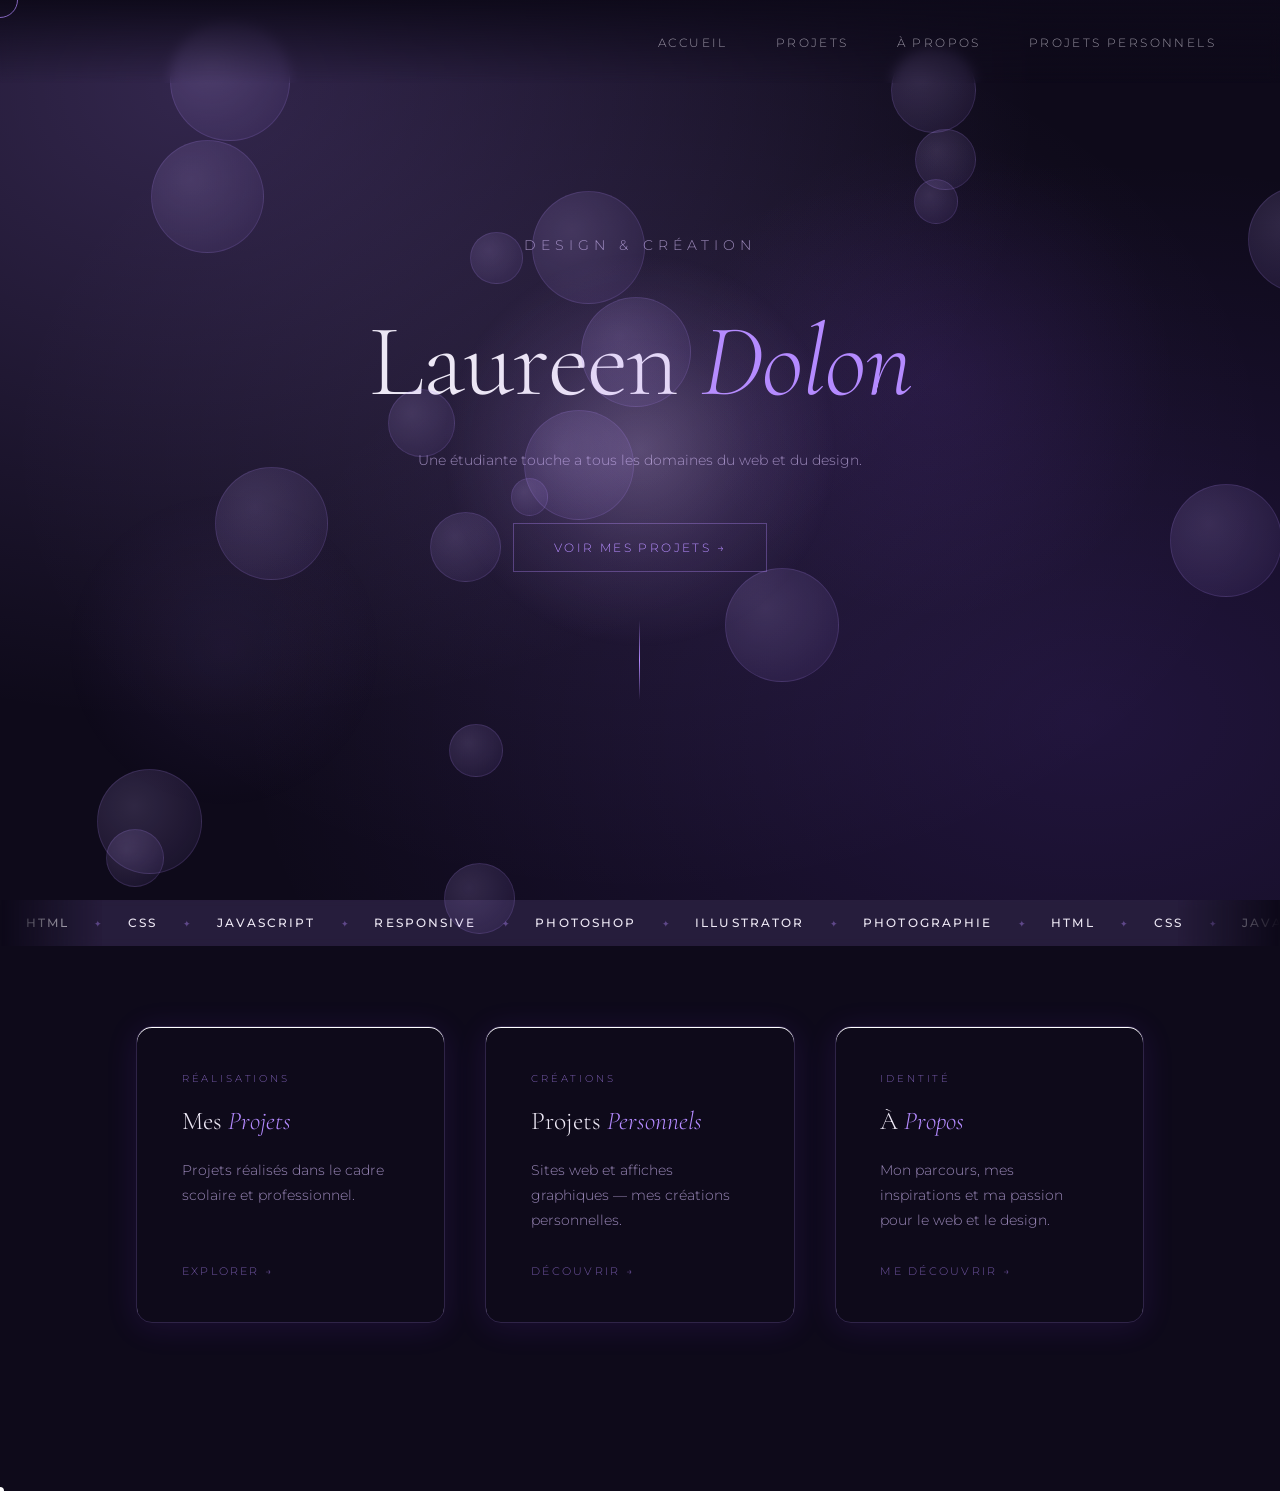
==== index.html @ 504542dd "ajout du portfolio" ====
<!DOCTYPE html>
<html lang="fr">
<head>
    <meta charset="UTF-8">
    <meta name="viewport" content="width=device-width, initial-scale=1.0">
    <title>PORTFOLIO</title>
    <link rel="preconnect" href="https://fonts.googleapis.com">
    <link href="https://fonts.googleapis.com/css2?family=Cormorant+Garamond:ital,wght@0,300;0,400;1,300&family=Montserrat:wght@300;400;500&display=swap" rel="stylesheet">    <link rel="icon" type="image/png" href="images/favicon.png">
    <link rel="stylesheet" href="style.css">
</head>
<body>

    <header>
        <ul>
            <li><a href="index.html">Accueil</a></li>
            <li><a href="projets.html">Projets</a></li>
            <li><a href="about.html">À propos</a></li>
            <li><a href="projet_personnel.html">Projets personnels</a></li>
        </ul>
    </header>

    <main class="hero">
        <div class="hero-inner">
            <p class="hero-eyebrow">Design & Création</p>
            <h1>Laureen <em>Dolon</em></h1>
            <p>Une étudiante touche a tous les domaines du web et du design.</p>
            <a href="projets.html" class="hero-cta">Voir mes projets →</a>
            <div class="deco-line"></div>
        </div>
    </main>

    <!-- Banderole défilante -->
    <div class="marquee-wrapper">
        <div class="marquee-track">
            <span>HTML</span><span class="sep">✦</span>
            <span>CSS</span><span class="sep">✦</span>
            <span>JavaScript</span><span class="sep">✦</span>
            <span>Responsive</span><span class="sep">✦</span>
            <span>Photoshop</span><span class="sep">✦</span>
            <span>Illustrator</span><span class="sep">✦</span>
            <span>Photographie</span><span class="sep">✦</span>
            <span>HTML</span><span class="sep">✦</span>
            <span>CSS</span><span class="sep">✦</span>
            <span>JavaScript</span><span class="sep">✦</span>
            <span>React</span><span class="sep">✦</span>
            <span>Typographie</span><span class="sep">✦</span>
            <span>Responsive</span><span class="sep">✦</span>
            <span>Docker</span><span class="sep">✦</span>
            <span>Canva</span><span class="sep">✦</span>
            <span>Krita</span><span class="sep">✦</span>
            <span>Photoshop</span><span class="sep">✦</span>
            <span>Illustrator</span><span class="sep">✦</span>
            <span>Python</span><span class="sep">✦</span>
            <span>Instagram</span><span class="sep">✦</span>
            <span>Facebook</span><span class="sep">✦</span>
            <span>LinkedIn</span><span class="sep">✦</span>
            <span>Tiktok</span><span class="sep">✦</span>
        </div>
    </div>

    <!-- Cartes -->
    <section class="cards-section cards-section--three">
        <a href="projets.html" class="card">
            <div class="card-tag">Réalisations</div>
            <h2 class="card-title">Mes <em>Projets</em></h2>
            <p class="card-desc">Projets réalisés dans le cadre scolaire et professionnel.</p>
            <span class="card-link">Explorer →</span>
        </a>
        <a href="projets.html" class="card">
            <div class="card-tag">Créations</div>
            <h2 class="card-title">Projets <em>Personnels</em></h2>
            <p class="card-desc">Sites web et affiches graphiques — mes créations personnelles.</p>
            <span class="card-link">Découvrir →</span>
        </a>
        <a href="about.html" class="card">
            <div class="card-tag">Identité</div>
            <h2 class="card-title">À <em>Propos</em></h2>
            <p class="card-desc">Mon parcours, mes inspirations et ma passion pour le web et le design.</p>
            <span class="card-link">Me découvrir →</span>
        </a>
    </section>

    <!-- Overlay de transition -->
    <div class="page-overlay"></div>

    
    <script src="script.js"></script>
</body>
</html>
---- style.css ----
*, *::before, *::after {
    box-sizing: border-box;
    margin: 0;
    padding: 0;
}

:root {
    --fond: #0e0a1a;
    --texte: #ede8f5;
    --accent: #b48aff;
    --gris: #9a88b8;
}

body {
    background: var(--fond);
    background-image:
        radial-gradient(ellipse at 15% 10%, rgba(180, 138, 255, 0.22) 0%, transparent 55%),
        radial-gradient(ellipse at 85% 80%, rgba(140, 80, 255, 0.15) 0%, transparent 55%),
        radial-gradient(ellipse at 50% 50%, rgba(200, 170, 255, 0.08) 0%, transparent 70%);
    background-attachment: fixed;
    color: var(--texte);
    font-family: 'Montserrat', sans-serif;
    font-weight: 300;
    min-height: 100vh;
    overflow-x: hidden;
}

/* ── HEADER ── */
header {
    position: fixed;
    top: 0;
    left: 0;
    right: 0;
    z-index: 100;
    display: flex;
    justify-content: flex-end;
    align-items: center;
    padding: 2rem 4rem;
    background: linear-gradient(to bottom, rgba(14, 10, 26, 0.97), transparent);
    backdrop-filter: blur(6px);
}

header ul {
    list-style: none;
    display: flex;
    gap: 3rem;
}

header a {
    text-decoration: none;
    color: var(--texte);
    font-size: 0.75rem;
    letter-spacing: 0.2em;
    text-transform: uppercase;
    opacity: 0.6;
    transition: opacity 0.3s, color 0.3s;
    position: relative;
}

header a::after {
    content: '';
    position: absolute;
    bottom: -4px;
    left: 0;
    width: 0;
    height: 1px;
    background: var(--accent);
    transition: width 0.3s ease;
}

header a:hover {
    opacity: 1;
    color: var(--accent);
}

header a:hover::after {
    width: 100%;
}

/* ── HERO ── */
.hero {
    min-height: 100vh;
    display: grid;
    place-items: center;
    padding: 6rem 4rem 4rem;
    position: relative;
}

.hero::before {
    content: '';
    position: absolute;
    top: 15%;
    right: 8%;
    width: 38vw;
    height: 38vw;
    border-radius: 50%;
    background: radial-gradient(circle, rgba(150, 80, 255, 0.1) 0%, transparent 70%);
    pointer-events: none;
}

.hero::after {
    content: '';
    position: absolute;
    bottom: 10%;
    left: 5%;
    width: 25vw;
    height: 25vw;
    border-radius: 50%;
    background: radial-gradient(circle, rgba(167, 118, 255, 0.07) 0%, transparent 70%);
    pointer-events: none;
}

.hero-inner {
    text-align: center;
    animation: fadeUp 1.2s ease both;
}

.hero-eyebrow {
    font-size: 0.7rem;
    letter-spacing: 0.35em;
    text-transform: uppercase;
    color: var(--accent);
    margin-bottom: 1.5rem;
    opacity: 0;
    animation: fadeUp 1s ease 0.3s both;
}

h1 {
    font-family: 'Cormorant Garamond', serif;
    font-size: clamp(3.5rem, 8vw, 7rem);
    font-weight: 300;
    line-height: 1.05;
    letter-spacing: -0.01em;
    margin-bottom: 2rem;
    color: var(--texte);
    opacity: 0;
    animation: fadeUp 1s ease 0.5s both;
}

h1 em {
    font-style: italic;
    color: var(--accent);
}

.hero p {
    max-width: 480px;
    margin: 0 auto 3rem;
    font-size: 0.9rem;
    line-height: 1.9;
    color: var(--gris);
    opacity: 0;
    animation: fadeUp 1s ease 0.7s both;
}

.hero-cta {
    display: inline-flex;
    align-items: center;
    gap: 0.8rem;
    text-decoration: none;
    color: var(--accent);
    font-size: 0.75rem;
    letter-spacing: 0.2em;
    text-transform: uppercase;
    border: 1px solid rgba(180, 138, 255, 0.35);
    padding: 1rem 2.5rem;
    transition: all 0.4s ease;
    opacity: 0;
    animation: fadeUp 1s ease 0.9s both;
}

.hero-cta:hover {
    background: var(--accent);
    color: var(--texte);
    border-color: var(--accent);
    gap: 1.2rem;
}

/* ── LIGNE DÉCO ── */
.deco-line {
    width: 1px;
    height: 80px;
    background: linear-gradient(to bottom, transparent, var(--accent), transparent);
    margin: 3rem auto 0;
    opacity: 0;
    animation: fadeIn 1s ease 1.2s both;
}

/* ── BANDEROLE DÉFILANTE ── */
.marquee-wrapper {
    width: 100%;
    overflow: hidden;
    background: rgba(180, 138, 255, 0.15);


    backdrop-filter: blur(4px);
    padding: 1rem 0;
    position: relative;
    -webkit-mask-image: linear-gradient(to right, transparent 0%, black 8%, black 92%, transparent 100%);
    mask-image: linear-gradient(to right, transparent 0%, black 8%, black 92%, transparent 100%);
}

.marquee-track {
    display: flex;
    align-items: center;
    width: max-content;
    animation: marquee 28s linear infinite;
}

.marquee-track:hover {
    animation-play-state: paused;
}

.marquee-track span {
    font-size: 0.72rem;
    font-family: 'Montserrat', sans-serif;
    font-weight: 500;
    letter-spacing: 0.18em;
    text-transform: uppercase;
    color: var(--texte);
    white-space: nowrap;
    padding: 0 1.6rem;
}

.marquee-track .sep {
    color: rgba(180, 138, 255, 0.4);
    font-size: 0.55rem;
    padding: 0;
    letter-spacing: 0;
}

/* ── TRANSITION DE PAGE ── */
.page-overlay {
    position: fixed;
    inset: 0;
    background: var(--fond);
    z-index: 9999;
    opacity: 1;
    transition: opacity 0.6s ease;
    pointer-events: none;
}

.page-overlay.hide {
    opacity: 0;
}

.page-overlay.show {
    opacity: 1;
    pointer-events: all;
}

/* ── ANIMATIONS ── */
@keyframes fadeUp {
    from {
        opacity: 0;
        transform: translateY(24px);
    }
    to {
        opacity: 1;
        transform: translateY(0);
    }
}

@keyframes fadeIn {
    from { opacity: 0; }
    to   { opacity: 1; }
}

@keyframes marquee {
    from { transform: translateX(0); }
    to   { transform: translateX(-50%); }
}


/* ── CARTES ── */
.cards-section {
    display: grid;
    grid-template-columns: repeat(2, 1fr);
    gap: 2.5rem;
    padding: 5rem 6rem 8rem;
    max-width: 1100px;
    margin: 0 auto;
}

.card {
    position: relative;
    display: flex;
    flex-direction: column;
    gap: 1.4rem;
    padding: 2.8rem;
    text-decoration: none;
    color: var(--texte);
    background: rgba(255, 255, 255, 0.06);
    border: 1px solid rgba(180, 138, 255, 0.2);
    border-radius: 16px;
    overflow: hidden;
    backdrop-filter: blur(18px);
    -webkit-backdrop-filter: blur(18px);
    box-shadow:
        0 4px 32px rgba(130, 60, 255, 0.12),
        inset 0 1px 0 rgba(255, 255, 255, 1);
    transition: box-shadow 0.45s ease, border-color 0.45s ease, transform 0.45s ease;
}

/* Reflet en haut de la carte */
.card::before {
    content: '';
    position: absolute;
    top: 0; left: 10%; right: 10%;
    height: 1px;
    background: linear-gradient(to right, transparent, rgba(255,255,255,0.18), transparent);
}

/* Lueur violette au survol */
.card::after {
    content: '';
    position: absolute;
    inset: -1px;
    border-radius: 16px;
    background: transparent;
    box-shadow: 0 0 0 0 rgba(180, 138, 255, 0);
    transition: box-shadow 0.45s ease;
    pointer-events: none;
}

.card:hover {
    transform: translateY(-6px);
    border-color: rgba(180, 138, 255, 0.45);
    box-shadow:
        0 8px 40px rgba(100, 40, 255, 0.15),
        0 0 80px rgba(140, 80, 255, 0.2),
        inset 0 1px 0 rgba(255, 255, 255, 1);
}

.card:hover::after {
    box-shadow:
        0 0 30px 6px rgba(180, 138, 255, 0.18),
        0 0 80px 12px rgba(140, 80, 255, 0.08);
}

.card-tag {
    font-size: 0.63rem;
    letter-spacing: 0.28em;
    text-transform: uppercase;
    color: var(--accent);
    opacity: 0.65;
}

.card-icon {
    font-size: 2rem;
    color: var(--accent);
    opacity: 0.3;
    line-height: 1;
    transition: opacity 0.4s ease, transform 0.4s ease;
}

.card:hover .card-icon {
    opacity: 0.7;
    transform: scale(1.1);
}

.card-title {
    font-family: 'Cormorant Garamond', serif;
    font-size: clamp(2rem, 3vw, 2.8rem);
    font-weight: 300;
    line-height: 1.1;
    color: var(--texte);
}

.card-title em {
    font-style: italic;
    color: var(--accent);
}

.card-desc {
    font-size: 0.85rem;
    line-height: 1.85;
    color: var(--gris);
    flex: 1;
}

.card-link {
    display: inline-flex;
    align-items: center;
    gap: 0.5rem;
    font-size: 0.7rem;
    letter-spacing: 0.2em;
    text-transform: uppercase;
    color: var(--accent);
    opacity: 0.6;
    transition: opacity 0.3s ease, gap 0.3s ease;
    margin-top: 0.5rem;
}

.card:hover .card-link {
    opacity: 1;
    gap: 0.9rem;
}

@media (max-width: 680px) {
    .cards-section {
        grid-template-columns: 1fr;
        padding: 4rem 2rem 6rem;
    }
}

/* ── LUEUR CURSEUR ── */
.cursor-glow {
    position: fixed;
    top: 0;
    left: 0;
    width: 400px;
    height: 400px;
    border-radius: 50%;
    background: radial-gradient(circle, rgba(220, 190, 255, 0.28) 0%, rgba(200, 160, 255, 0.1) 40%, transparent 70%);
    pointer-events: none;
    z-index: 0;
    will-change: transform;
    transition: opacity 0.3s ease;
}

/* ── GRILLE PROJETS ── */
.projects-section {
    display: flex;
    flex-direction: column;
    gap: 5rem;
    padding: 5rem 6rem 8rem;
    max-width: 1100px;
    margin: 0 auto;
}

.project-card {
    display: grid;
    grid-template-columns: 1fr 1fr;
    gap: 4rem;
    align-items: center;
    opacity: 0;
    transform: translateY(30px);
    animation: fadeUp 0.8s ease forwards;
}

.project-card:nth-child(1) { animation-delay: 0.1s; }
.project-card:nth-child(2) { animation-delay: 0.25s; }
.project-card:nth-child(3) { animation-delay: 0.4s; }

.project-card--reverse {
    direction: rtl;
}
.project-card--reverse > * {
    direction: ltr;
}

/* Zone image */
.project-img {
    width: 100%;
    aspect-ratio: 16 / 10;
    border-radius: 12px;
    overflow: hidden;
    position: relative;
}

.project-img--empty {
    background: rgba(180, 138, 255, 0.07);
    border: 1px dashed rgba(180, 138, 255, 0.3);
    display: flex;
    align-items: center;
    justify-content: center;
    transition: background 0.3s ease, border-color 0.3s ease;
}

.project-card:hover .project-img--empty {
    background: rgba(180, 138, 255, 0.12);
    border-color: rgba(180, 138, 255, 0.5);
}

.project-img-label {
    font-size: 0.65rem;
    letter-spacing: 0.2em;
    text-transform: uppercase;
    color: var(--accent);
    opacity: 0.5;
}

/* Infos projet */
.project-info {
    display: flex;
    flex-direction: column;
    gap: 1.2rem;
}

.project-tags {
    display: flex;
    gap: 0.6rem;
    flex-wrap: wrap;
}

.project-tag {
    font-size: 0.62rem;
    letter-spacing: 0.18em;
    text-transform: uppercase;
    color: var(--accent);
    background: rgba(180, 138, 255, 0.1);
    border: 1px solid rgba(180, 138, 255, 0.2);
    padding: 0.3rem 0.8rem;
    border-radius: 20px;
}

.project-title {
    font-family: 'Cormorant Garamond', serif;
    font-size: clamp(1.8rem, 2.8vw, 2.6rem);
    font-weight: 300;
    line-height: 1.15;
    color: var(--texte);
}

.project-title em {
    font-style: italic;
    color: var(--accent);
}

.project-desc {
    font-size: 0.875rem;
    line-height: 1.85;
    color: var(--gris);
}

.project-link {
    display: inline-flex;
    align-items: center;
    gap: 0.5rem;
    text-decoration: none;
    font-size: 0.72rem;
    letter-spacing: 0.2em;
    text-transform: uppercase;
    color: var(--accent);
    opacity: 0.7;
    transition: opacity 0.3s ease, gap 0.3s ease;
    margin-top: 0.4rem;
    width: fit-content;
    border-bottom: 1px solid rgba(180, 138, 255, 0.3);
    padding-bottom: 0.3rem;
}

.project-link:hover {
    opacity: 1;
    gap: 0.9rem;
}

/* Séparateur entre projets */
.project-card + .project-card {
    padding-top: 5rem;
    border-top: 1px solid rgba(180, 138, 255, 0.1);
}

@media (max-width: 768px) {
    .projects-section {
        padding: 4rem 2rem 6rem;
    }
    .project-card,
    .project-card--reverse {
        grid-template-columns: 1fr;
        direction: ltr;
        gap: 2rem;
    }
}

/* ── FILTRES ── */
.filters {
    display: flex;
    justify-content: center;
    gap: 1rem;
    padding: 3rem 2rem 0;
}

.filter-btn {
    background: transparent;
    border: 1px solid rgba(180, 138, 255, 0.2);
    color: var(--texte);
    font-family: 'Montserrat', sans-serif;
    font-size: 0.7rem;
    letter-spacing: 0.2em;
    text-transform: uppercase;
    padding: 0.6rem 1.8rem;
    border-radius: 20px;
    cursor: pointer;
    opacity: 0.6;
    transition: all 0.3s ease;
}

.filter-btn:hover {
    opacity: 1;
    border-color: rgba(180, 138, 255, 0.5);
    color: var(--accent);
}

.filter-btn.active {
    background: var(--accent);
    border-color: var(--accent);
    color: #fff;
    opacity: 1;
}

/* ── LABEL CATÉGORIE ── */
.category-label {
    display: flex;
    align-items: center;
    gap: 1.5rem;
    margin: 4rem 0 3rem;
}

.category-line {
    flex: 1;
    height: 1px;
    background: linear-gradient(to right, transparent, rgba(180, 138, 255, 0.2), transparent);
}

.category-name {
    font-size: 0.68rem;
    letter-spacing: 0.3em;
    text-transform: uppercase;
    color: var(--accent);
    opacity: 0.7;
    white-space: nowrap;
}

/* ── GRILLE AFFICHES ── */
.posters-grid {
    display: grid;
    grid-template-columns: repeat(3, 1fr);
    gap: 2rem;
}

.poster-card {
    display: flex;
    flex-direction: column;
    gap: 1rem;
    cursor: pointer;
    transition: transform 0.3s ease;
}

.poster-card:hover {
    transform: translateY(-4px);
}

.poster-img {
    width: 100%;
    aspect-ratio: 2 / 3;
    border-radius: 8px;
    overflow: hidden;
}

.poster-img--empty {
    background: rgba(180, 138, 255, 0.07);
    border: 1px dashed rgba(180, 138, 255, 0.3);
    display: flex;
    align-items: center;
    justify-content: center;
    transition: background 0.3s ease;
}

.poster-card:hover .poster-img--empty {
    background: rgba(180, 138, 255, 0.13);
    border-color: rgba(180, 138, 255, 0.5);
}

.poster-info {
    display: flex;
    flex-direction: column;
    gap: 0.4rem;
}

.poster-title {
    font-family: 'Cormorant Garamond', serif;
    font-size: 1.2rem;
    font-weight: 300;
    color: var(--texte);
}

.poster-title em {
    font-style: italic;
    color: var(--accent);
}

.poster-desc {
    font-size: 0.75rem;
    color: var(--gris);
    letter-spacing: 0.05em;
}

@media (max-width: 768px) {
    .posters-grid {
        grid-template-columns: repeat(2, 1fr);
    }
}

@media (max-width: 480px) {
    .posters-grid {
        grid-template-columns: 1fr;
    }
}

/* ── 3 CARTES ── */
.cards-section--three {
    grid-template-columns: repeat(3, 1fr);
    max-width: 1200px;
}

@media (max-width: 900px) {
    .cards-section--three {
        grid-template-columns: 1fr;
    }
}

/* ── LAYOUT 2+1 CARTES ── */
.cards-section--three {
    grid-template-columns: 1fr 1fr;
    grid-template-rows: auto auto;
}

.cards-section--three .card:last-child {
    grid-column: 1 / -1;
}

@media (max-width: 700px) {
    .cards-section--three {
        grid-template-columns: 1fr;
    }
    .cards-section--three .card:last-child {
        grid-column: auto;
    }
}

/* ── 3 CARTES MÊME LIGNE ── */
.cards-section--three {
    grid-template-columns: repeat(3, 1fr) !important;
}

.cards-section--three .card:last-child {
    grid-column: auto !important;
}

/* ── TITRE CARTE SUR UNE LIGNE ── */
.cards-section--three .card-title {
    font-size: clamp(1.3rem, 2vw, 2rem);
    white-space: nowrap;
}

/* ── IMAGE AFFICHES ── */
.poster-img img {
    width: 100%;
    height: 100%;
    object-fit: cover;
    border-radius: 8px;
    display: block;
}

/* ── CADRE AFFICHES ── */
.poster-img {
    width: 100%;
    aspect-ratio: 2 / 3;
    border-radius: 8px;
    overflow: hidden;
    padding: 10px;
    background: rgba(255, 255, 255, 0.04);
    border: 1px solid rgba(180, 138, 255, 0.2);
    box-shadow:
        0 4px 24px rgba(0, 0, 0, 0.3),
        inset 0 1px 0 rgba(255, 255, 255, 0.05);
    transition: box-shadow 0.4s ease, border-color 0.4s ease;
}

.poster-img img {
    width: 100%;
    height: 100%;
    object-fit: cover;
    border-radius: 4px;
    display: block;
}

.poster-card:hover .poster-img {
    border-color: rgba(180, 138, 255, 0.5);
    box-shadow:
        0 8px 40px rgba(0, 0, 0, 0.4),
        0 0 30px rgba(180, 138, 255, 0.15),
        inset 0 1px 0 rgba(255, 255, 255, 0.07);
}

/* ── LIGHTBOX ── */
.lightbox {
    position: fixed;
    inset: 0;
    z-index: 10000;
    background: rgba(14, 10, 26, 0.92);
    backdrop-filter: blur(12px);
    display: flex;
    align-items: center;
    justify-content: center;
    opacity: 0;
    pointer-events: none;
    transition: opacity 0.4s ease;
    cursor: zoom-out;
}

.lightbox.active {
    opacity: 1;
    pointer-events: all;
}

.lightbox-content {
    display: flex;
    flex-direction: column;
    align-items: center;
    gap: 1.2rem;
    max-width: 80vw;
    max-height: 90vh;
    transform: scale(0.85);
    transition: transform 0.4s ease;
    cursor: default;
}

.lightbox.active .lightbox-content {
    transform: scale(1);
}

.lightbox-content img {
    max-width: 100%;
    max-height: 80vh;
    object-fit: contain;
    border-radius: 8px;
    box-shadow: 0 20px 80px rgba(0, 0, 0, 0.6), 0 0 60px rgba(180, 138, 255, 0.15);
    border: 1px solid rgba(180, 138, 255, 0.2);
}

.lightbox-content p {
    font-family: 'Cormorant Garamond', serif;
    font-size: 1.1rem;
    font-style: italic;
    color: var(--accent);
    opacity: 0.8;
}

.lightbox-close {
    position: fixed;
    top: 2rem;
    right: 2.5rem;
    background: transparent;
    border: 1px solid rgba(180, 138, 255, 0.3);
    color: var(--texte);
    font-size: 1rem;
    width: 2.5rem;
    height: 2.5rem;
    border-radius: 50%;
    cursor: pointer;
    opacity: 0.6;
    transition: opacity 0.3s ease, border-color 0.3s ease;
    display: flex;
    align-items: center;
    justify-content: center;
}

.lightbox-close:hover {
    opacity: 1;
    border-color: var(--accent);
    color: var(--accent);
}

/* Curseur pointer sur les affiches */
.poster-card {
    cursor: zoom-in;
}

/* ── CURSEUR ZOOM ── */
.poster-card {
    cursor: zoom-in;
}

.lightbox {
    cursor: zoom-out;
}

/* ── CURSEUR PERSONNALISÉ ── */
* {
    cursor: none !important;
}

.custom-cursor {
    position: fixed;
    top: 0;
    left: 0;
    pointer-events: none;
    z-index: 99999;
    mix-blend-mode: difference;
}

/* Point central */
.custom-cursor-dot {
    position: fixed;
    width: 8px;
    height: 8px;
    background: #fff;
    border-radius: 50%;
    transform: translate(-50%, -50%);
    transition: transform 0.1s ease, width 0.3s ease, height 0.3s ease, opacity 0.3s ease;
    pointer-events: none;
    z-index: 99999;
}

/* Cercle qui suit */
.custom-cursor-ring {
    position: fixed;
    width: 36px;
    height: 36px;
    border: 1px solid rgba(180, 138, 255, 0.7);
    border-radius: 50%;
    transform: translate(-50%, -50%);
    transition: width 0.35s ease, height 0.35s ease, border-color 0.3s ease, opacity 0.3s ease;
    pointer-events: none;
    z-index: 99998;
}

/* Hover sur liens et boutons */
.cursor-hover .custom-cursor-dot {
    width: 12px;
    height: 12px;
    background: var(--accent);
}

.cursor-hover .custom-cursor-ring {
    width: 56px;
    height: 56px;
    border-color: var(--accent);
    opacity: 0.5;
}

/* Hover zoom-in affiches */
.cursor-zoom .custom-cursor-dot {
    width: 40px;
    height: 40px;
    background: rgba(180, 138, 255, 0.15);
    border: 1px solid rgba(180, 138, 255, 0.6);
}

.cursor-zoom .custom-cursor-ring {
    opacity: 0;
}

/* ── BULLES FOND ── */
.bubbles-container {
    position: fixed;
    inset: 0;
    pointer-events: none;
    z-index: 0;
    overflow: hidden;
}

.bubble {
    position: absolute;
    bottom: -150px;
    border-radius: 50%;
    background: radial-gradient(circle at 35% 35%, rgba(200, 170, 255, 0.18), rgba(150, 100, 255, 0.06));
    border: 1px solid rgba(180, 138, 255, 0.15);
    animation: floatUp linear infinite;
}

@keyframes floatUp {
    0%   { transform: translateY(0) translateX(0) scale(1); opacity: 0; }
    10%  { opacity: 1; }
    90%  { opacity: 0.6; }
    100% { transform: translateY(-110vh) translateX(var(--drift)) scale(1.1); opacity: 0; }
}

/* ── BULLES RÉPULSION ── */
.bubble {
    transition: transform 0.6s cubic-bezier(0.23, 1, 0.32, 1);
    will-change: transform;
}

/* ── CORRECTION RÉPULSION ── */
.bubble {
    will-change: left, bottom;
}
.bubble-inner {
    width: 100%;
    height: 100%;
    border-radius: 50%;
    background: radial-gradient(circle at 35% 35%, rgba(200, 170, 255, 0.18), rgba(150, 100, 255, 0.06));
    border: 1px solid rgba(180, 138, 255, 0.15);
    transition: transform 0.6s cubic-bezier(0.23, 1, 0.32, 1);
}

/* ── BULLE WRAPPER SANS STYLE ── */
.bubble {
    background: none !important;
    border: none !important;
}

/* ── BULLES LIBRES (override animation CSS) ── */
.bubble {
    animation: none !important;
    position: fixed !important;
    background: none !important;
    border: none !important;
}

/* ── IMAGE PROJET VISIBLE À 100% ── */
.project-img img {
    width: 100%;
    height: 100%;
    object-fit: contain;
    object-position: center;
    display: block;
    background: rgba(180, 138, 255, 0.04);
}

/* ── CARTES OPAQUES ── */
.project-card,
.card,
.poster-card {
    background: rgba(20, 14, 36, 0.92) !important;
    backdrop-filter: blur(20px);
    -webkit-backdrop-filter: blur(20px);
    isolation: isolate;
    z-index: 1;
    position: relative;
}

.project-img--empty {
    background: rgba(180, 138, 255, 0.08) !important;
}

/* ── IMAGE DANS SA CASE ── */
.project-img {
    overflow: hidden !important;
}

.project-img img {
    width: 100%;
    height: 100%;
    object-fit: cover;
    display: block;
}

/* ── OPACITÉ UNIQUEMENT SUR L'IMAGE ── */
.project-card,
.card,
.poster-card {
    background: transparent !important;
    backdrop-filter: none !important;
    -webkit-backdrop-filter: none !important;
}

.project-img {
    background: rgba(20, 14, 36, 0.92);
}

.project-img img {
    opacity: 0.92;
}
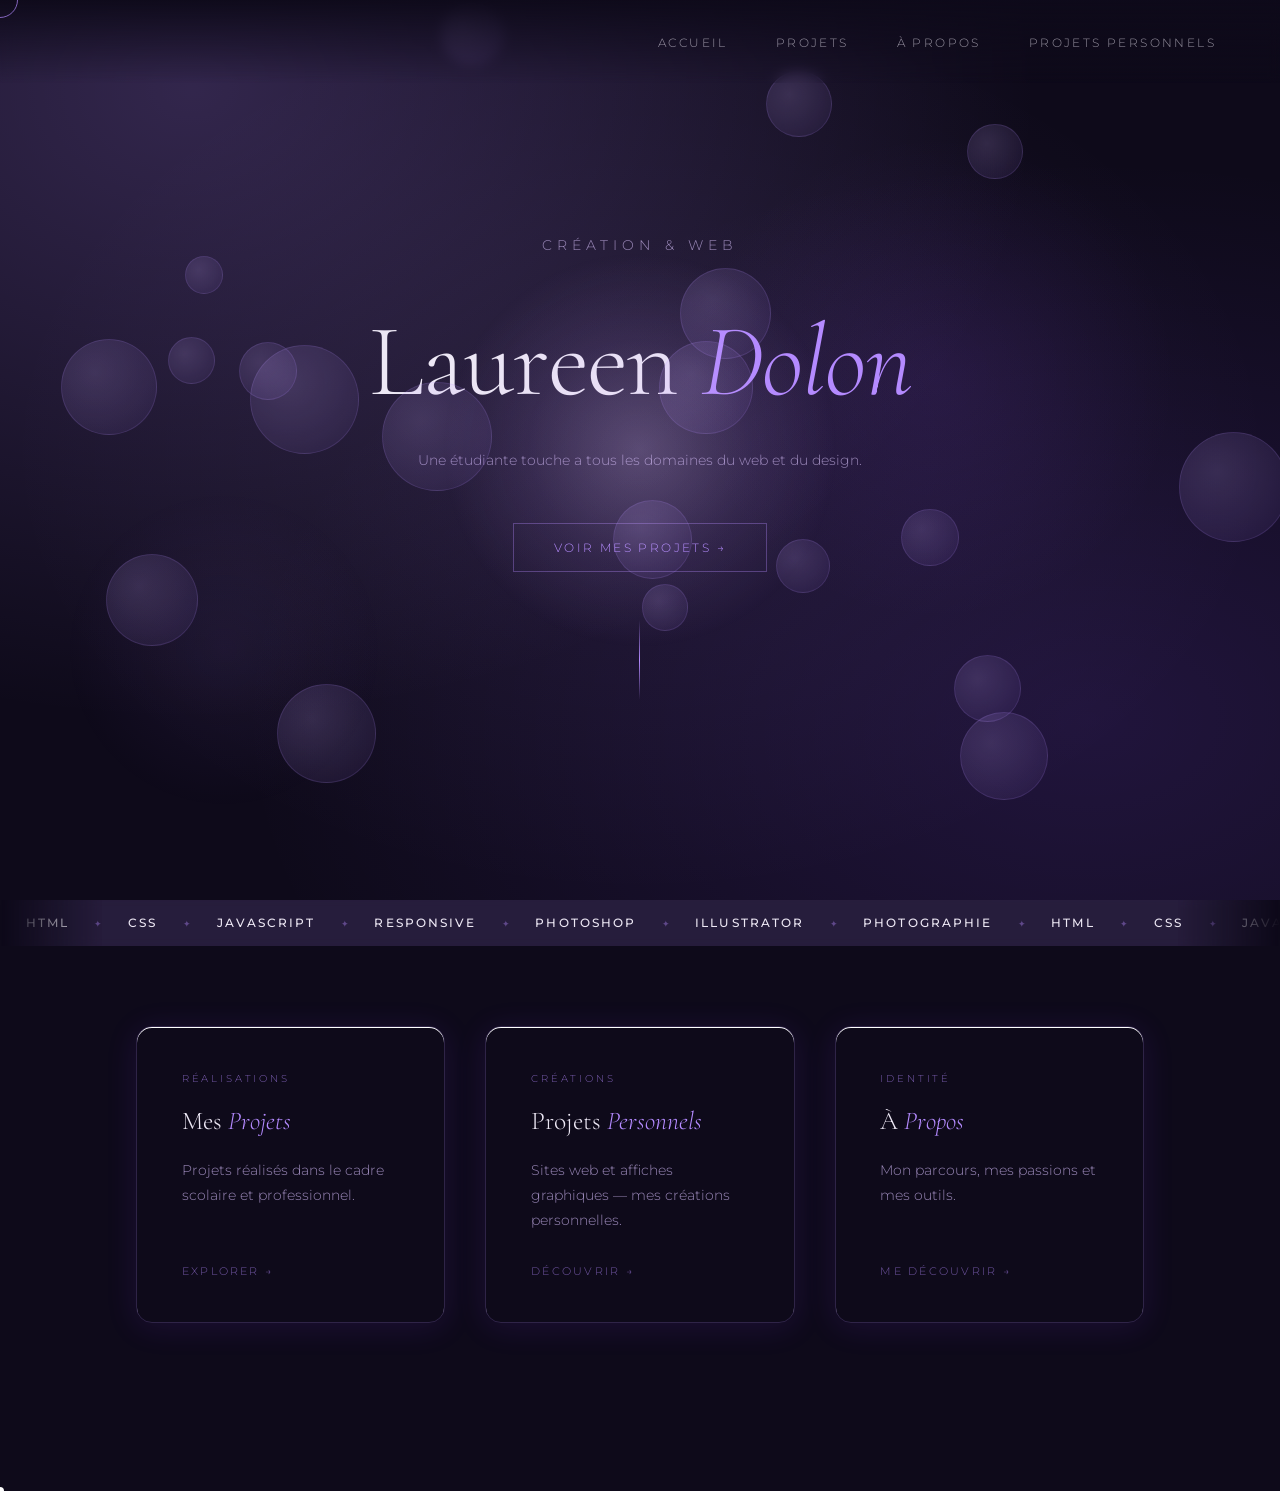
==== commit 304df0ab: "ajout modification" ====
--- a/index.html
+++ b/index.html
@@ -21,7 +21,7 @@
 
     <main class="hero">
         <div class="hero-inner">
-            <p class="hero-eyebrow">Design & Création</p>
+            <p class="hero-eyebrow">Création & Web</p>
             <h1>Laureen <em>Dolon</em></h1>
             <p>Une étudiante touche a tous les domaines du web et du design.</p>
             <a href="projets.html" class="hero-cta">Voir mes projets →</a>
@@ -75,7 +75,7 @@
         <a href="about.html" class="card">
             <div class="card-tag">Identité</div>
             <h2 class="card-title">À <em>Propos</em></h2>
-            <p class="card-desc">Mon parcours, mes inspirations et ma passion pour le web et le design.</p>
+            <p class="card-desc">Mon parcours, mes passions et mes outils.</p>
             <span class="card-link">Me découvrir →</span>
         </a>
     </section>
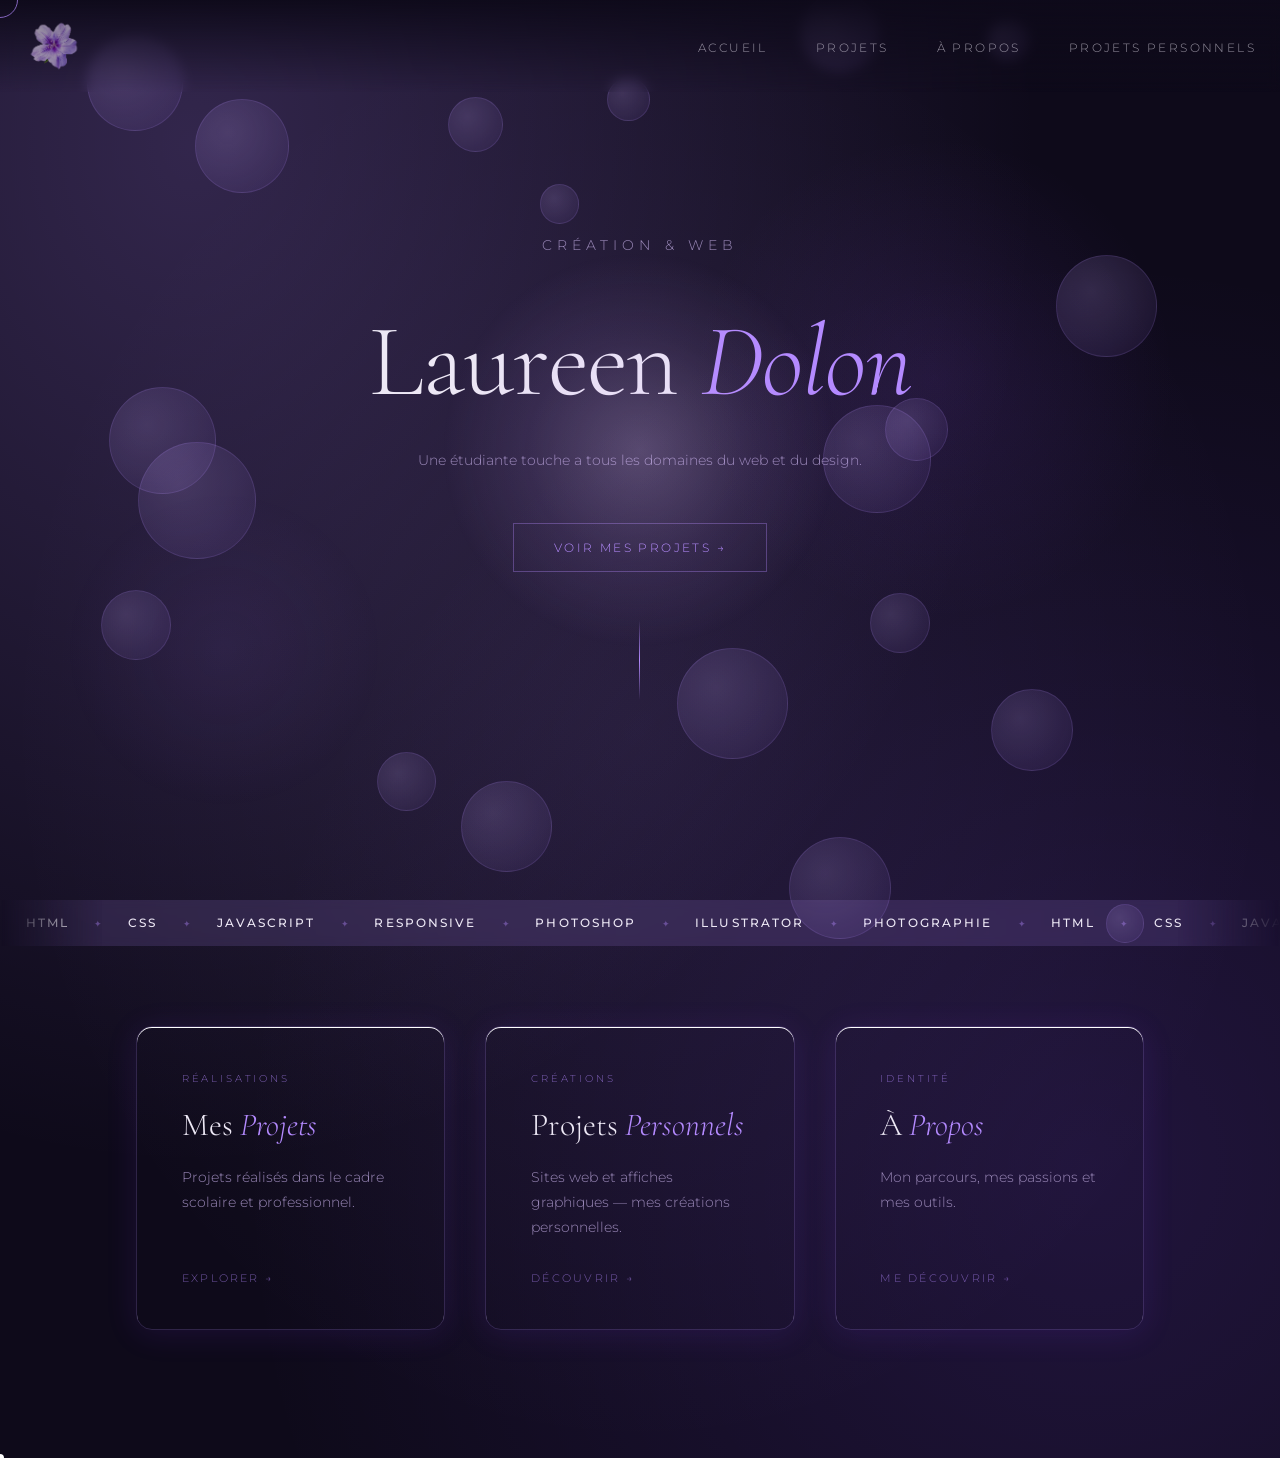
==== commit 133608a2: "ajout des modification" ====
--- a/index.html
+++ b/index.html
@@ -10,7 +10,12 @@
 </head>
 <body>
 
-    <header>
+   <header>
+        <a href="index.html" class="logo">
+            <img src="images/favicon.png" alt="Logo Portfolio">
+            
+            </a>
+
         <ul>
             <li><a href="index.html">Accueil</a></li>
             <li><a href="projets.html">Projets</a></li>
--- a/style.css
+++ b/style.css
@@ -1,3 +1,11 @@
+/* =====================================================
+   STYLE.CSS — MOBILE FIRST
+   Breakpoints :
+     sm  → @media (min-width: 480px)
+     md  → @media (min-width: 768px)
+     lg  → @media (min-width: 1024px)
+   ===================================================== */
+
 *, *::before, *::after {
     box-sizing: border-box;
     margin: 0;
@@ -17,7 +25,7 @@
         radial-gradient(ellipse at 15% 10%, rgba(180, 138, 255, 0.22) 0%, transparent 55%),
         radial-gradient(ellipse at 85% 80%, rgba(140, 80, 255, 0.15) 0%, transparent 55%),
         radial-gradient(ellipse at 50% 50%, rgba(200, 170, 255, 0.08) 0%, transparent 70%);
-    background-attachment: fixed;
+    /* ⚠️ background-attachment:fixed retiré — bug iOS Safari */
     color: var(--texte);
     font-family: 'Montserrat', sans-serif;
     font-weight: 300;
@@ -28,22 +36,28 @@
 /* ── HEADER ── */
 header {
     position: fixed;
-    top: 0;
-    left: 0;
-    right: 0;
+    top: 0; left: 0; right: 0;
     z-index: 100;
     display: flex;
     justify-content: flex-end;
     align-items: center;
-    padding: 2rem 4rem;
+    padding: 1rem 1.5rem;          /* mobile */
     background: linear-gradient(to bottom, rgba(14, 10, 26, 0.97), transparent);
     backdrop-filter: blur(6px);
 }
 
+@media (min-width: 768px) {
+    header { padding: 2rem 4rem; }
+}
+
 header ul {
     list-style: none;
     display: flex;
-    gap: 3rem;
+    gap: 1.5rem;                   /* mobile */
+}
+
+@media (min-width: 768px) {
+    header ul { gap: 3rem; }
 }
 
 header a {
@@ -60,21 +74,48 @@
 header a::after {
     content: '';
     position: absolute;
-    bottom: -4px;
-    left: 0;
-    width: 0;
-    height: 1px;
+    bottom: -4px; left: 0;
+    width: 0; height: 1px;
     background: var(--accent);
     transition: width 0.3s ease;
 }
 
-header a:hover {
-    opacity: 1;
-    color: var(--accent);
-}
-
-header a:hover::after {
-    width: 100%;
+header a:hover { opacity: 1; color: var(--accent); }
+header a:hover::after { width: 100%; }
+
+
+header {
+    position: fixed;
+    top: 0; left: 0; right: 0;
+    z-index: 100;
+    display: flex;
+    /* On change flex-end en space-between pour séparer le logo du menu */
+    justify-content: space-between; 
+    align-items: center;
+    padding: 1rem 1.5rem;
+    background: linear-gradient(to bottom, rgba(14, 10, 26, 0.97), transparent);
+    backdrop-filter: blur(6px);
+}
+
+/* Style de base pour que le logo ne soit pas géant */
+.logo {
+    display: flex;
+    align-items: center;
+    text-decoration: none;
+    color: var(--texte);
+    font-family: 'Cormorant Garamond', serif; /* Si tu utilises un logo texte */
+    font-size: 1.5rem;
+    font-weight: 400;
+}
+
+.logo img {
+    height: 60px; /* Ajuste cette valeur selon la taille de ton logo */
+    width: auto;
+    transition: transform 0.3s ease;
+}
+
+.logo:hover img {
+    transform: scale(1.05); /* Petit effet de zoom stylé au survol */
 }
 
 /* ── HERO ── */
@@ -82,34 +123,43 @@
     min-height: 100vh;
     display: grid;
     place-items: center;
-    padding: 6rem 4rem 4rem;
+    padding: 5rem 1.5rem 3rem;     /* mobile */
     position: relative;
+}
+
+
+@media (min-width: 768px) {
+    .hero { padding: 6rem 4rem 4rem; }
 }
 
 .hero::before {
     content: '';
     position: absolute;
-    top: 15%;
-    right: 8%;
-    width: 38vw;
-    height: 38vw;
+    top: 15%; right: 8%;
+    width: 70vw; height: 70vw;    /* mobile : plus discret */
     border-radius: 50%;
     background: radial-gradient(circle, rgba(150, 80, 255, 0.1) 0%, transparent 70%);
     pointer-events: none;
 }
 
+@media (min-width: 768px) {
+    .hero::before { width: 38vw; height: 38vw; }
+}
+
 .hero::after {
     content: '';
     position: absolute;
-    bottom: 10%;
-    left: 5%;
-    width: 25vw;
-    height: 25vw;
+    bottom: 10%; left: 5%;
+    width: 50vw; height: 50vw;    /* mobile */
     border-radius: 50%;
     background: radial-gradient(circle, rgba(167, 118, 255, 0.07) 0%, transparent 70%);
     pointer-events: none;
 }
 
+@media (min-width: 768px) {
+    .hero::after { width: 25vw; height: 25vw; }
+}
+
 .hero-inner {
     text-align: center;
     animation: fadeUp 1.2s ease both;
@@ -127,31 +177,39 @@
 
 h1 {
     font-family: 'Cormorant Garamond', serif;
-    font-size: clamp(3.5rem, 8vw, 7rem);
+    font-size: clamp(2.8rem, 11vw, 7rem); /* mobile : min plus petit */
     font-weight: 300;
     line-height: 1.05;
     letter-spacing: -0.01em;
-    margin-bottom: 2rem;
+    margin-bottom: 1.5rem;
     color: var(--texte);
     opacity: 0;
     animation: fadeUp 1s ease 0.5s both;
 }
 
-h1 em {
-    font-style: italic;
-    color: var(--accent);
-}
+@media (min-width: 768px) {
+    h1 {
+        font-size: clamp(3.5rem, 8vw, 7rem);
+        margin-bottom: 2rem;
+    }
+}
+
+h1 em { font-style: italic; color: var(--accent); }
 
 .hero p {
     max-width: 480px;
-    margin: 0 auto 3rem;
-    font-size: 0.9rem;
+    margin: 0 auto 2rem;
+    font-size: 0.875rem;
     line-height: 1.9;
     color: var(--gris);
     opacity: 0;
     animation: fadeUp 1s ease 0.7s both;
 }
 
+@media (min-width: 768px) {
+    .hero p { margin-bottom: 3rem; font-size: 0.9rem; }
+}
+
 .hero-cta {
     display: inline-flex;
     align-items: center;
@@ -162,10 +220,14 @@
     letter-spacing: 0.2em;
     text-transform: uppercase;
     border: 1px solid rgba(180, 138, 255, 0.35);
-    padding: 1rem 2.5rem;
+    padding: 1rem 2rem;            /* mobile : zone tactile généreuse */
     transition: all 0.4s ease;
     opacity: 0;
     animation: fadeUp 1s ease 0.9s both;
+}
+
+@media (min-width: 768px) {
+    .hero-cta { padding: 1rem 2.5rem; }
 }
 
 .hero-cta:hover {
@@ -190,8 +252,6 @@
     width: 100%;
     overflow: hidden;
     background: rgba(180, 138, 255, 0.15);
-
-
     backdrop-filter: blur(4px);
     padding: 1rem 0;
     position: relative;
@@ -206,9 +266,7 @@
     animation: marquee 28s linear infinite;
 }
 
-.marquee-track:hover {
-    animation-play-state: paused;
-}
+.marquee-track:hover { animation-play-state: paused; }
 
 .marquee-track span {
     font-size: 0.72rem;
@@ -239,25 +297,13 @@
     pointer-events: none;
 }
 
-.page-overlay.hide {
-    opacity: 0;
-}
-
-.page-overlay.show {
-    opacity: 1;
-    pointer-events: all;
-}
+.page-overlay.hide { opacity: 0; }
+.page-overlay.show { opacity: 1; pointer-events: all; }
 
 /* ── ANIMATIONS ── */
 @keyframes fadeUp {
-    from {
-        opacity: 0;
-        transform: translateY(24px);
-    }
-    to {
-        opacity: 1;
-        transform: translateY(0);
-    }
+    from { opacity: 0; transform: translateY(24px); }
+    to   { opacity: 1; transform: translateY(0); }
 }
 
 @keyframes fadeIn {
@@ -270,23 +316,37 @@
     to   { transform: translateX(-50%); }
 }
 
-
 /* ── CARTES ── */
 .cards-section {
     display: grid;
-    grid-template-columns: repeat(2, 1fr);
-    gap: 2.5rem;
-    padding: 5rem 6rem 8rem;
+    grid-template-columns: 1fr;    /* mobile : 1 col */
+    gap: 1.5rem;
+    padding: 3rem 1.5rem 5rem;
     max-width: 1100px;
     margin: 0 auto;
 }
 
+@media (min-width: 600px) {
+    .cards-section {
+        grid-template-columns: repeat(2, 1fr);
+        gap: 2rem;
+        padding: 4rem 2.5rem 6rem;
+    }
+}
+
+@media (min-width: 1024px) {
+    .cards-section {
+        gap: 2.5rem;
+        padding: 5rem 6rem 8rem;
+    }
+}
+
 .card {
     position: relative;
     display: flex;
     flex-direction: column;
     gap: 1.4rem;
-    padding: 2.8rem;
+    padding: 1.8rem;               /* mobile */
     text-decoration: none;
     color: var(--texte);
     background: rgba(255, 255, 255, 0.06);
@@ -301,7 +361,10 @@
     transition: box-shadow 0.45s ease, border-color 0.45s ease, transform 0.45s ease;
 }
 
-/* Reflet en haut de la carte */
+@media (min-width: 768px) {
+    .card { padding: 2.8rem; }
+}
+
 .card::before {
     content: '';
     position: absolute;
@@ -310,7 +373,6 @@
     background: linear-gradient(to right, transparent, rgba(255,255,255,0.18), transparent);
 }
 
-/* Lueur violette au survol */
 .card::after {
     content: '';
     position: absolute;
@@ -353,23 +415,17 @@
     transition: opacity 0.4s ease, transform 0.4s ease;
 }
 
-.card:hover .card-icon {
-    opacity: 0.7;
-    transform: scale(1.1);
-}
+.card:hover .card-icon { opacity: 0.7; transform: scale(1.1); }
 
 .card-title {
     font-family: 'Cormorant Garamond', serif;
-    font-size: clamp(2rem, 3vw, 2.8rem);
+    font-size: clamp(1.8rem, 6vw, 2.8rem);
     font-weight: 300;
     line-height: 1.1;
     color: var(--texte);
 }
 
-.card-title em {
-    font-style: italic;
-    color: var(--accent);
-}
+.card-title em { font-style: italic; color: var(--accent); }
 
 .card-desc {
     font-size: 0.85rem;
@@ -391,75 +447,118 @@
     margin-top: 0.5rem;
 }
 
-.card:hover .card-link {
-    opacity: 1;
-    gap: 0.9rem;
-}
-
-@media (max-width: 680px) {
-    .cards-section {
-        grid-template-columns: 1fr;
-        padding: 4rem 2rem 6rem;
+.card:hover .card-link { opacity: 1; gap: 0.9rem; }
+
+/* ── 3 CARTES ── */
+.cards-section--three {
+    grid-template-columns: 1fr;    /* mobile : empilées */
+    max-width: 1200px;
+}
+
+@media (min-width: 600px) {
+    .cards-section--three {
+        grid-template-columns: repeat(2, 1fr);
     }
 }
 
-/* ── LUEUR CURSEUR ── */
+@media (min-width: 900px) {
+    .cards-section--three {
+        grid-template-columns: repeat(3, 1fr);
+    }
+}
+
+.cards-section--three .card:last-child {
+    grid-column: auto;
+}
+
+.cards-section--three .card-title {
+    font-size: clamp(1.3rem, 4vw, 2rem);
+    white-space: normal;           /* mobile : pas de nowrap */
+}
+
+@media (min-width: 900px) {
+    .cards-section--three .card-title { white-space: nowrap; }
+}
+
+/* ── LUEUR CURSEUR (desktop uniquement) ── */
 .cursor-glow {
     position: fixed;
-    top: 0;
-    left: 0;
-    width: 400px;
-    height: 400px;
+    top: 0; left: 0;
+    width: 400px; height: 400px;
     border-radius: 50%;
     background: radial-gradient(circle, rgba(220, 190, 255, 0.28) 0%, rgba(200, 160, 255, 0.1) 40%, transparent 70%);
     pointer-events: none;
     z-index: 0;
     will-change: transform;
     transition: opacity 0.3s ease;
+    display: none;
+}
+
+@media (hover: hover) and (pointer: fine) {
+    .cursor-glow { display: block; }
 }
 
 /* ── GRILLE PROJETS ── */
 .projects-section {
     display: flex;
     flex-direction: column;
-    gap: 5rem;
-    padding: 5rem 6rem 8rem;
+    gap: 3rem;
+    padding: 3rem 1.5rem 5rem;     /* mobile */
     max-width: 1100px;
     margin: 0 auto;
 }
 
+@media (min-width: 768px) {
+    .projects-section {
+        gap: 5rem;
+        padding: 4rem 3rem 6rem;
+    }
+}
+
+@media (min-width: 1024px) {
+    .projects-section { padding: 5rem 6rem 8rem; }
+}
+
 .project-card {
     display: grid;
-    grid-template-columns: 1fr 1fr;
-    gap: 4rem;
+    grid-template-columns: 1fr;    /* mobile : 1 col */
+    gap: 2rem;
     align-items: center;
     opacity: 0;
     transform: translateY(30px);
     animation: fadeUp 0.8s ease forwards;
 }
 
+@media (min-width: 768px) {
+    .project-card {
+        grid-template-columns: 1fr 1fr;
+        gap: 4rem;
+    }
+}
+
 .project-card:nth-child(1) { animation-delay: 0.1s; }
 .project-card:nth-child(2) { animation-delay: 0.25s; }
 .project-card:nth-child(3) { animation-delay: 0.4s; }
 
-.project-card--reverse {
-    direction: rtl;
-}
-.project-card--reverse > * {
-    direction: ltr;
-}
-
-/* Zone image */
+/* Reverse : direction rtl seulement sur desktop */
+.project-card--reverse { direction: ltr; }
+
+@media (min-width: 768px) {
+    .project-card--reverse { direction: rtl; }
+    .project-card--reverse > * { direction: ltr; }
+}
+
 .project-img {
     width: 100%;
     aspect-ratio: 16 / 10;
     border-radius: 12px;
-    overflow: hidden;
+    overflow: hidden !important;
     position: relative;
+    background: rgba(20, 14, 36, 0.92);
 }
 
 .project-img--empty {
-    background: rgba(180, 138, 255, 0.07);
+    background: rgba(180, 138, 255, 0.08) !important;
     border: 1px dashed rgba(180, 138, 255, 0.3);
     display: flex;
     align-items: center;
@@ -468,7 +567,7 @@
 }
 
 .project-card:hover .project-img--empty {
-    background: rgba(180, 138, 255, 0.12);
+    background: rgba(180, 138, 255, 0.12) !important;
     border-color: rgba(180, 138, 255, 0.5);
 }
 
@@ -480,7 +579,14 @@
     opacity: 0.5;
 }
 
-/* Infos projet */
+.project-img img {
+    width: 100%;
+    height: 100%;
+    object-fit: cover;
+    display: block;
+    opacity: 0.92;
+}
+
 .project-info {
     display: flex;
     flex-direction: column;
@@ -506,16 +612,13 @@
 
 .project-title {
     font-family: 'Cormorant Garamond', serif;
-    font-size: clamp(1.8rem, 2.8vw, 2.6rem);
+    font-size: clamp(1.8rem, 6vw, 2.6rem);
     font-weight: 300;
     line-height: 1.15;
     color: var(--texte);
 }
 
-.project-title em {
-    font-style: italic;
-    color: var(--accent);
-}
+.project-title em { font-style: italic; color: var(--accent); }
 
 .project-desc {
     font-size: 0.875rem;
@@ -540,35 +643,28 @@
     padding-bottom: 0.3rem;
 }
 
-.project-link:hover {
-    opacity: 1;
-    gap: 0.9rem;
-}
-
-/* Séparateur entre projets */
+.project-link:hover { opacity: 1; gap: 0.9rem; }
+
 .project-card + .project-card {
-    padding-top: 5rem;
+    padding-top: 3rem;
     border-top: 1px solid rgba(180, 138, 255, 0.1);
 }
 
-@media (max-width: 768px) {
-    .projects-section {
-        padding: 4rem 2rem 6rem;
-    }
-    .project-card,
-    .project-card--reverse {
-        grid-template-columns: 1fr;
-        direction: ltr;
-        gap: 2rem;
-    }
+@media (min-width: 768px) {
+    .project-card + .project-card { padding-top: 5rem; }
 }
 
 /* ── FILTRES ── */
 .filters {
     display: flex;
     justify-content: center;
-    gap: 1rem;
-    padding: 3rem 2rem 0;
+    flex-wrap: wrap;               /* mobile : retour à la ligne */
+    gap: 0.7rem;
+    padding: 2rem 1.5rem 0;
+}
+
+@media (min-width: 768px) {
+    .filters { gap: 1rem; padding: 3rem 2rem 0; }
 }
 
 .filter-btn {
@@ -579,32 +675,31 @@
     font-size: 0.7rem;
     letter-spacing: 0.2em;
     text-transform: uppercase;
-    padding: 0.6rem 1.8rem;
+    padding: 0.7rem 1.4rem;
     border-radius: 20px;
     cursor: pointer;
     opacity: 0.6;
     transition: all 0.3s ease;
-}
-
-.filter-btn:hover {
-    opacity: 1;
-    border-color: rgba(180, 138, 255, 0.5);
-    color: var(--accent);
-}
-
-.filter-btn.active {
-    background: var(--accent);
-    border-color: var(--accent);
-    color: #fff;
-    opacity: 1;
-}
+    min-height: 44px;              /* taille tactile recommandée */
+}
+
+@media (min-width: 768px) {
+    .filter-btn { padding: 0.6rem 1.8rem; min-height: auto; }
+}
+
+.filter-btn:hover { opacity: 1; border-color: rgba(180, 138, 255, 0.5); color: var(--accent); }
+.filter-btn.active { background: var(--accent); border-color: var(--accent); color: #fff; opacity: 1; }
 
 /* ── LABEL CATÉGORIE ── */
 .category-label {
     display: flex;
     align-items: center;
     gap: 1.5rem;
-    margin: 4rem 0 3rem;
+    margin: 2.5rem 0 2rem;
+}
+
+@media (min-width: 768px) {
+    .category-label { margin: 4rem 0 3rem; }
 }
 
 .category-line {
@@ -625,135 +720,29 @@
 /* ── GRILLE AFFICHES ── */
 .posters-grid {
     display: grid;
-    grid-template-columns: repeat(3, 1fr);
-    gap: 2rem;
+    grid-template-columns: repeat(2, 1fr); /* mobile : 2 col */
+    gap: 1.2rem;
+}
+
+@media (min-width: 600px) { .posters-grid { gap: 1.8rem; } }
+
+@media (min-width: 900px) {
+    .posters-grid {
+        grid-template-columns: repeat(3, 1fr);
+        gap: 2rem;
+    }
 }
 
 .poster-card {
     display: flex;
     flex-direction: column;
-    gap: 1rem;
-    cursor: pointer;
+    gap: 0.8rem;
+    cursor: zoom-in;
     transition: transform 0.3s ease;
 }
 
-.poster-card:hover {
-    transform: translateY(-4px);
-}
-
-.poster-img {
-    width: 100%;
-    aspect-ratio: 2 / 3;
-    border-radius: 8px;
-    overflow: hidden;
-}
-
-.poster-img--empty {
-    background: rgba(180, 138, 255, 0.07);
-    border: 1px dashed rgba(180, 138, 255, 0.3);
-    display: flex;
-    align-items: center;
-    justify-content: center;
-    transition: background 0.3s ease;
-}
-
-.poster-card:hover .poster-img--empty {
-    background: rgba(180, 138, 255, 0.13);
-    border-color: rgba(180, 138, 255, 0.5);
-}
-
-.poster-info {
-    display: flex;
-    flex-direction: column;
-    gap: 0.4rem;
-}
-
-.poster-title {
-    font-family: 'Cormorant Garamond', serif;
-    font-size: 1.2rem;
-    font-weight: 300;
-    color: var(--texte);
-}
-
-.poster-title em {
-    font-style: italic;
-    color: var(--accent);
-}
-
-.poster-desc {
-    font-size: 0.75rem;
-    color: var(--gris);
-    letter-spacing: 0.05em;
-}
-
-@media (max-width: 768px) {
-    .posters-grid {
-        grid-template-columns: repeat(2, 1fr);
-    }
-}
-
-@media (max-width: 480px) {
-    .posters-grid {
-        grid-template-columns: 1fr;
-    }
-}
-
-/* ── 3 CARTES ── */
-.cards-section--three {
-    grid-template-columns: repeat(3, 1fr);
-    max-width: 1200px;
-}
-
-@media (max-width: 900px) {
-    .cards-section--three {
-        grid-template-columns: 1fr;
-    }
-}
-
-/* ── LAYOUT 2+1 CARTES ── */
-.cards-section--three {
-    grid-template-columns: 1fr 1fr;
-    grid-template-rows: auto auto;
-}
-
-.cards-section--three .card:last-child {
-    grid-column: 1 / -1;
-}
-
-@media (max-width: 700px) {
-    .cards-section--three {
-        grid-template-columns: 1fr;
-    }
-    .cards-section--three .card:last-child {
-        grid-column: auto;
-    }
-}
-
-/* ── 3 CARTES MÊME LIGNE ── */
-.cards-section--three {
-    grid-template-columns: repeat(3, 1fr) !important;
-}
-
-.cards-section--three .card:last-child {
-    grid-column: auto !important;
-}
-
-/* ── TITRE CARTE SUR UNE LIGNE ── */
-.cards-section--three .card-title {
-    font-size: clamp(1.3rem, 2vw, 2rem);
-    white-space: nowrap;
-}
-
-/* ── IMAGE AFFICHES ── */
-.poster-img img {
-    width: 100%;
-    height: 100%;
-    object-fit: cover;
-    border-radius: 8px;
-    display: block;
-}
-
-/* ── CADRE AFFICHES ── */
+.poster-card:hover { transform: translateY(-4px); }
+
 .poster-img {
     width: 100%;
     aspect-ratio: 2 / 3;
@@ -784,6 +773,41 @@
         inset 0 1px 0 rgba(255, 255, 255, 0.07);
 }
 
+.poster-img--empty {
+    background: rgba(180, 138, 255, 0.07);
+    border: 1px dashed rgba(180, 138, 255, 0.3);
+    display: flex;
+    align-items: center;
+    justify-content: center;
+    transition: background 0.3s ease;
+}
+
+.poster-card:hover .poster-img--empty {
+    background: rgba(180, 138, 255, 0.13);
+    border-color: rgba(180, 138, 255, 0.5);
+}
+
+.poster-info {
+    display: flex;
+    flex-direction: column;
+    gap: 0.4rem;
+}
+
+.poster-title {
+    font-family: 'Cormorant Garamond', serif;
+    font-size: clamp(0.9rem, 3vw, 1.2rem);
+    font-weight: 300;
+    color: var(--texte);
+}
+
+.poster-title em { font-style: italic; color: var(--accent); }
+
+.poster-desc {
+    font-size: 0.75rem;
+    color: var(--gris);
+    letter-spacing: 0.05em;
+}
+
 /* ── LIGHTBOX ── */
 .lightbox {
     position: fixed;
@@ -800,26 +824,25 @@
     cursor: zoom-out;
 }
 
-.lightbox.active {
-    opacity: 1;
-    pointer-events: all;
-}
+.lightbox.active { opacity: 1; pointer-events: all; }
 
 .lightbox-content {
     display: flex;
     flex-direction: column;
     align-items: center;
     gap: 1.2rem;
-    max-width: 80vw;
+    max-width: 95vw;               /* mobile : quasi plein écran */
     max-height: 90vh;
     transform: scale(0.85);
     transition: transform 0.4s ease;
     cursor: default;
 }
 
-.lightbox.active .lightbox-content {
-    transform: scale(1);
-}
+@media (min-width: 768px) {
+    .lightbox-content { max-width: 80vw; }
+}
+
+.lightbox.active .lightbox-content { transform: scale(1); }
 
 .lightbox-content img {
     max-width: 100%;
@@ -840,108 +863,92 @@
 
 .lightbox-close {
     position: fixed;
-    top: 2rem;
-    right: 2.5rem;
+    top: 1rem; right: 1rem;        /* mobile */
     background: transparent;
     border: 1px solid rgba(180, 138, 255, 0.3);
     color: var(--texte);
     font-size: 1rem;
-    width: 2.5rem;
-    height: 2.5rem;
+    width: 3rem; height: 3rem;     /* mobile : plus grand, plus tactile */
     border-radius: 50%;
     cursor: pointer;
-    opacity: 0.6;
+    opacity: 0.8;
     transition: opacity 0.3s ease, border-color 0.3s ease;
     display: flex;
     align-items: center;
     justify-content: center;
 }
 
-.lightbox-close:hover {
-    opacity: 1;
-    border-color: var(--accent);
-    color: var(--accent);
-}
-
-/* Curseur pointer sur les affiches */
-.poster-card {
-    cursor: zoom-in;
-}
-
-/* ── CURSEUR ZOOM ── */
-.poster-card {
-    cursor: zoom-in;
-}
-
-.lightbox {
-    cursor: zoom-out;
-}
-
-/* ── CURSEUR PERSONNALISÉ ── */
-* {
-    cursor: none !important;
+@media (min-width: 768px) {
+    .lightbox-close {
+        top: 2rem; right: 2.5rem;
+        width: 2.5rem; height: 2.5rem;
+        opacity: 0.6;
+    }
+}
+
+.lightbox-close:hover { opacity: 1; border-color: var(--accent); color: var(--accent); }
+
+/* ── CURSEUR PERSONNALISÉ (desktop/souris uniquement) ── */
+/* Sur mobile aucun curseur custom — les touch devices n'ont pas de cursor */
+@media (hover: hover) and (pointer: fine) {
+    * { cursor: none !important; }
 }
 
 .custom-cursor {
     position: fixed;
-    top: 0;
-    left: 0;
+    top: 0; left: 0;
     pointer-events: none;
     z-index: 99999;
     mix-blend-mode: difference;
-}
-
-/* Point central */
+    display: none;
+}
+
+@media (hover: hover) and (pointer: fine) {
+    .custom-cursor { display: block; }
+}
+
 .custom-cursor-dot {
     position: fixed;
-    width: 8px;
-    height: 8px;
+    width: 8px; height: 8px;
     background: #fff;
     border-radius: 50%;
     transform: translate(-50%, -50%);
     transition: transform 0.1s ease, width 0.3s ease, height 0.3s ease, opacity 0.3s ease;
     pointer-events: none;
     z-index: 99999;
-}
-
-/* Cercle qui suit */
+    display: none;
+}
+
+@media (hover: hover) and (pointer: fine) {
+    .custom-cursor-dot { display: block; }
+}
+
 .custom-cursor-ring {
     position: fixed;
-    width: 36px;
-    height: 36px;
+    width: 36px; height: 36px;
     border: 1px solid rgba(180, 138, 255, 0.7);
     border-radius: 50%;
     transform: translate(-50%, -50%);
     transition: width 0.35s ease, height 0.35s ease, border-color 0.3s ease, opacity 0.3s ease;
     pointer-events: none;
     z-index: 99998;
-}
-
-/* Hover sur liens et boutons */
-.cursor-hover .custom-cursor-dot {
-    width: 12px;
-    height: 12px;
-    background: var(--accent);
-}
-
-.cursor-hover .custom-cursor-ring {
-    width: 56px;
-    height: 56px;
-    border-color: var(--accent);
-    opacity: 0.5;
-}
-
-/* Hover zoom-in affiches */
+    display: none;
+}
+
+@media (hover: hover) and (pointer: fine) {
+    .custom-cursor-ring { display: block; }
+}
+
+.cursor-hover .custom-cursor-dot { width: 12px; height: 12px; background: var(--accent); }
+.cursor-hover .custom-cursor-ring { width: 56px; height: 56px; border-color: var(--accent); opacity: 0.5; }
+
 .cursor-zoom .custom-cursor-dot {
-    width: 40px;
-    height: 40px;
+    width: 40px; height: 40px;
     background: rgba(180, 138, 255, 0.15);
     border: 1px solid rgba(180, 138, 255, 0.6);
 }
 
-.cursor-zoom .custom-cursor-ring {
-    opacity: 0;
-}
+.cursor-zoom .custom-cursor-ring { opacity: 0; }
 
 /* ── BULLES FOND ── */
 .bubbles-container {
@@ -953,31 +960,14 @@
 }
 
 .bubble {
-    position: absolute;
-    bottom: -150px;
+    position: fixed !important;
     border-radius: 50%;
-    background: radial-gradient(circle at 35% 35%, rgba(200, 170, 255, 0.18), rgba(150, 100, 255, 0.06));
-    border: 1px solid rgba(180, 138, 255, 0.15);
-    animation: floatUp linear infinite;
-}
-
-@keyframes floatUp {
-    0%   { transform: translateY(0) translateX(0) scale(1); opacity: 0; }
-    10%  { opacity: 1; }
-    90%  { opacity: 0.6; }
-    100% { transform: translateY(-110vh) translateX(var(--drift)) scale(1.1); opacity: 0; }
-}
-
-/* ── BULLES RÉPULSION ── */
-.bubble {
-    transition: transform 0.6s cubic-bezier(0.23, 1, 0.32, 1);
-    will-change: transform;
-}
-
-/* ── CORRECTION RÉPULSION ── */
-.bubble {
+    background: none !important;
+    border: none !important;
+    animation: none !important;
     will-change: left, bottom;
 }
+
 .bubble-inner {
     width: 100%;
     height: 100%;
@@ -987,59 +977,14 @@
     transition: transform 0.6s cubic-bezier(0.23, 1, 0.32, 1);
 }
 
-/* ── BULLE WRAPPER SANS STYLE ── */
-.bubble {
-    background: none !important;
-    border: none !important;
-}
-
-/* ── BULLES LIBRES (override animation CSS) ── */
-.bubble {
-    animation: none !important;
-    position: fixed !important;
-    background: none !important;
-    border: none !important;
-}
-
-/* ── IMAGE PROJET VISIBLE À 100% ── */
-.project-img img {
-    width: 100%;
-    height: 100%;
-    object-fit: contain;
-    object-position: center;
-    display: block;
-    background: rgba(180, 138, 255, 0.04);
-}
-
-/* ── CARTES OPAQUES ── */
-.project-card,
-.card,
-.poster-card {
-    background: rgba(20, 14, 36, 0.92) !important;
-    backdrop-filter: blur(20px);
-    -webkit-backdrop-filter: blur(20px);
-    isolation: isolate;
-    z-index: 1;
-    position: relative;
-}
-
-.project-img--empty {
-    background: rgba(180, 138, 255, 0.08) !important;
-}
-
-/* ── IMAGE DANS SA CASE ── */
-.project-img {
-    overflow: hidden !important;
-}
-
-.project-img img {
-    width: 100%;
-    height: 100%;
-    object-fit: cover;
-    display: block;
-}
-
-/* ── OPACITÉ UNIQUEMENT SUR L'IMAGE ── */
+@keyframes floatUp {
+    0%   { transform: translateY(0) translateX(0) scale(1); opacity: 0; }
+    10%  { opacity: 1; }
+    90%  { opacity: 0.6; }
+    100% { transform: translateY(-110vh) translateX(var(--drift)) scale(1.1); opacity: 0; }
+}
+
+/* ── OPACITÉ CARTES (override final) ── */
 .project-card,
 .card,
 .poster-card {
@@ -1047,11 +992,399 @@
     backdrop-filter: none !important;
     -webkit-backdrop-filter: none !important;
 }
-
-.project-img {
-    background: rgba(20, 14, 36, 0.92);
-}
-
-.project-img img {
-    opacity: 0.92;
+/* =====================================================
+   ── SECTION CV ──
+   ===================================================== */
+.cv-section {
+    padding: 4rem 1.5rem;
+    text-align: center;
+    max-width: 900px;
+    margin: 0 auto;
+    position: relative;
+}
+
+@media (min-width: 768px) {
+    .cv-section { 
+        padding: 6rem 3rem; 
+    }
+}
+
+.cv-container h2 {
+    font-family: 'Cormorant Garamond', serif;
+    font-size: clamp(2.2rem, 8vw, 3.5rem); /* Taille responsive comme tes autres titres */
+    font-weight: 300;
+    margin-bottom: 1.5rem;
+    color: var(--texte);
+}
+
+.cv-container p {
+    max-width: 550px;
+    margin: 0 auto 2.5rem;
+    font-size: 0.875rem;
+    line-height: 1.9;
+    color: var(--gris);
+}
+
+.cv-actions {
+    display: flex;
+    justify-content: center;
+    gap: 1.5rem;
+    flex-wrap: wrap;
+}
+
+/* Style de bouton principal (Plein) */
+.btn-cv {
+    display: inline-flex;
+    align-items: center;
+    text-decoration: none;
+    font-family: 'Montserrat', sans-serif;
+    font-size: 0.75rem;
+    letter-spacing: 0.2em;
+    text-transform: uppercase;
+    padding: 1rem 2.5rem;
+    transition: all 0.4s ease;
+    
+    /* Couleurs du thème */
+    background: var(--accent);
+    color: var(--fond);
+    border: 1px solid var(--accent);
+}
+
+.btn-cv:hover {
+    background: transparent;
+    color: var(--accent);
+    box-shadow: 0 0 25px rgba(180, 138, 255, 0.2);
+}
+
+/* Style de bouton secondaire (Outline, similaire à ton hero-cta) */
+.btn-cv.outline {
+    background: transparent;
+    color: var(--accent);
+    border-color: rgba(180, 138, 255, 0.35);
+}
+
+.btn-cv.outline:hover {
+    background: var(--accent);
+    color: var(--fond);
+    border-color: var(--accent);
+    box-shadow: 0 0 25px rgba(180, 138, 255, 0.3);
+}
+
+/* Optionnel : Adaptation de l'iframe si tu affiches le PDF */
+.cv-embed iframe {
+    border: 1px solid rgba(180, 138, 255, 0.2) !important;
+    border-radius: 8px;
+    box-shadow: 0 10px 40px rgba(0, 0, 0, 0.5);
+    background: rgba(255, 255, 255, 0.05);
+}
+/* Style de bouton principal (Plein) */
+.btn-cv {
+    display: inline-flex;
+    align-items: center;
+    text-decoration: none;
+    font-family: 'Montserrat', sans-serif;
+    font-size: 0.75rem;
+    letter-spacing: 0.2em;
+    text-transform: uppercase;
+    padding: 1rem 2.5rem;
+    transition: all 0.4s ease;
+    
+    /* ── L'arrondi est ici ── */
+    border-radius: 50px; 
+    
+    /* Couleurs du thème */
+    background: var(--accent);
+    color: var(--fond);
+    border: 1px solid var(--accent);
+}
+/* =====================================================
+   ── 03. MON PARCOURS (Style Glassmorphism Centré) ──
+   ===================================================== */
+.timeline-centered {
+    display: flex;
+    flex-direction: column;
+    align-items: center;
+    gap: 3rem;
+    position: relative;
+    max-width: 900px;
+    margin: 0 auto;
+}
+
+/* Ligne pointillée subtile au centre, en arrière-plan */
+.timeline-centered::before {
+    content: '';
+    position: absolute;
+    top: 0;
+    bottom: 0;
+    left: 50%;
+    transform: translateX(-50%);
+    width: 1px;
+    border-left: 1px dashed rgba(180, 138, 255, 0.25);
+    z-index: 0;
+}
+
+/* Style spécifique des cartes du parcours */
+.timeline-card {
+    width: 100%;
+    max-width: 600px; /* Largeur maximale pour que ça reste élégant */
+    text-align: center;
+    align-items: center; /* Centre le contenu interne */
+    z-index: 1; /* Permet à la carte de passer au-dessus de la ligne pointillée */
+    padding: 2.5rem 2rem;
+    
+    /* On renforce un peu le fond pour masquer la ligne derrière le texte */
+    background: rgba(14, 10, 26, 0.6) !important; 
+    backdrop-filter: blur(20px) !important;
+}
+
+/* La date stylisée comme tes badges (HTML, CSS...) sur l'image */
+.timeline-date-tag {
+    font-family: 'Montserrat', sans-serif;
+    font-size: 0.7rem;
+    font-weight: 500;
+    letter-spacing: 0.2em;
+    text-transform: uppercase;
+    color: var(--accent);
+    
+    /* Style pilule */
+    background: rgba(180, 138, 255, 0.08);
+    border: 1px solid rgba(180, 138, 255, 0.25);
+    padding: 0.5rem 1.2rem;
+    border-radius: 30px;
+    margin-bottom: 0.5rem;
+    display: inline-block;
+    
+    /* Léger glow */
+    box-shadow: 0 0 15px rgba(180, 138, 255, 0.05);
+}
+
+.timeline-card:hover .timeline-date-tag {
+    background: rgba(180, 138, 255, 0.15);
+    border-color: rgba(180, 138, 255, 0.5);
+    box-shadow: 0 0 20px rgba(180, 138, 255, 0.2);
+}
+/* =====================================================
+   ── PAGE À PROPOS (Style Éditorial & Glassmorphism) ──
+   ===================================================== */
+
+/* --- Conteneur global --- */
+.about-container {
+    max-width: 1000px;
+    margin: 0 auto;
+    padding: 2rem 1.5rem 5rem;
+    display: flex;
+    flex-direction: column;
+    gap: 5rem; /* Espace généreux entre les sections */
+}
+
+@media (min-width: 768px) {
+    .about-container { gap: 8rem; padding: 3rem 4rem 8rem; }
+}
+
+/* --- Sections Typographiques Épurées (01, 02, 04) --- */
+.elegant-section {
+    position: relative;
+    padding: 2rem 0;
+}
+
+/* Le petit numéro en haut à gauche */
+.absolute-number {
+    position: absolute;
+    top: 0;
+    left: 0;
+    font-family: 'Montserrat', sans-serif;
+    font-size: 1rem;
+    font-weight: 300;
+    color: var(--texte);
+    opacity: 0.4;
+}
+
+/* Conteneur pour centrer le texte */
+.elegant-text-block {
+    display: flex;
+    flex-direction: column;
+    align-items: center;
+    text-align: center;
+    max-width: 800px;
+    margin: 0 auto;
+    padding-top: 2rem;
+}
+
+/* Le grand titre façon Éditorial */
+.elegant-title {
+    font-family: 'Cormorant Garamond', serif;
+    font-size: clamp(2.8rem, 6vw, 4.5rem);
+    font-weight: 300;
+    color: var(--texte);
+    margin-bottom: 1.5rem;
+    line-height: 1.1;
+    letter-spacing: 0.02em;
+}
+
+.elegant-title em {
+    font-style: italic;
+    color: var(--texte);
+}
+
+/* Le paragraphe de description allégé */
+.elegant-desc {
+    font-family: 'Montserrat', sans-serif;
+    font-size: 0.95rem;
+    font-weight: 300;
+    line-height: 1.9;
+    color: var(--gris);
+    max-width: 650px;
+}
+
+/* --- Section 02. Mes Outils --- */
+.tools-minimal-container {
+    width: 100%;
+    display: flex;
+    flex-direction: column;
+    gap: 3.5rem;
+    margin-top: 2rem;
+}
+
+.tools-minimal-group {
+    display: flex;
+    flex-direction: column;
+    align-items: center;
+}
+
+.tools-minimal-group h4 {
+    font-family: 'Montserrat', sans-serif;
+    font-size: 0.75rem;
+    letter-spacing: 0.3em;
+    text-transform: uppercase;
+    color: var(--texte);
+    opacity: 0.6;
+    margin-bottom: 1.5rem;
+}
+
+.centered-tags {
+    justify-content: center;
+    max-width: 700px;
+}
+
+/* Style Pilule pour les tags */
+.project-tag {
+    font-family: 'Montserrat', sans-serif;
+    font-size: 0.65rem;
+    font-weight: 500;
+    letter-spacing: 0.15em;
+    text-transform: uppercase;
+    color: var(--accent);
+    background: rgba(180, 138, 255, 0.05);
+    border: 1px solid rgba(180, 138, 255, 0.25);
+    padding: 0.6rem 1.2rem;
+    border-radius: 30px;
+    transition: all 0.3s ease;
+}
+
+.project-tag:hover {
+    background: rgba(180, 138, 255, 0.15);
+    border-color: rgba(180, 138, 255, 0.6);
+    box-shadow: 0 0 15px rgba(180, 138, 255, 0.15);
+    transform: translateY(-2px);
+}
+
+/* --- Section 03. Mon Parcours (Glassmorphism Centré) --- */
+.timeline-centered {
+    display: flex;
+    flex-direction: column;
+    align-items: center;
+    gap: 3rem;
+    position: relative;
+    max-width: 900px;
+    margin: 0 auto;
+}
+
+/* Ligne pointillée centrale */
+.timeline-centered::before {
+    content: '';
+    position: absolute;
+    top: 0;
+    bottom: 0;
+    left: 50%;
+    transform: translateX(-50%);
+    width: 1px;
+    border-left: 1px dashed rgba(180, 138, 255, 0.25);
+    z-index: 0;
+}
+
+.timeline-card {
+    width: 100%;
+    max-width: 600px;
+    text-align: center;
+    align-items: center;
+    z-index: 1;
+    padding: 2.5rem 2rem;
+    background: rgba(14, 10, 26, 0.6) !important; 
+    backdrop-filter: blur(20px) !important;
+}
+
+.timeline-date-tag {
+    font-family: 'Montserrat', sans-serif;
+    font-size: 0.7rem;
+    font-weight: 500;
+    letter-spacing: 0.2em;
+    text-transform: uppercase;
+    color: var(--accent);
+    background: rgba(180, 138, 255, 0.08);
+    border: 1px solid rgba(180, 138, 255, 0.25);
+    padding: 0.5rem 1.2rem;
+    border-radius: 30px;
+    margin-bottom: 1rem;
+    display: inline-block;
+    box-shadow: 0 0 15px rgba(180, 138, 255, 0.05);
+    transition: all 0.3s ease;
+}
+
+.timeline-card:hover .timeline-date-tag {
+    background: rgba(180, 138, 255, 0.15);
+    border-color: rgba(180, 138, 255, 0.5);
+    box-shadow: 0 0 20px rgba(180, 138, 255, 0.2);
+}
+
+/* --- Section 04. CV (Boutons) --- */
+.cv-actions {
+    display: flex;
+    justify-content: center;
+    gap: 1.5rem;
+    flex-wrap: wrap;
+}
+
+.btn-cv {
+    display: inline-flex;
+    align-items: center;
+    text-decoration: none;
+    font-family: 'Montserrat', sans-serif;
+    font-size: 0.75rem;
+    letter-spacing: 0.2em;
+    text-transform: uppercase;
+    padding: 1rem 2.5rem;
+    border-radius: 50px;
+    transition: all 0.4s ease;
+    background: var(--accent);
+    color: var(--fond);
+    border: 1px solid var(--accent);
+}
+
+.btn-cv:hover {
+    background: transparent;
+    color: var(--accent);
+    box-shadow: 0 0 25px rgba(180, 138, 255, 0.2);
+}
+
+.btn-cv.outline {
+    background: transparent;
+    color: var(--accent);
+    border-color: rgba(180, 138, 255, 0.35);
+}
+
+.btn-cv.outline:hover {
+    background: var(--accent);
+    color: var(--fond);
+    border-color: var(--accent);
+    box-shadow: 0 0 25px rgba(180, 138, 255, 0.3);
 }
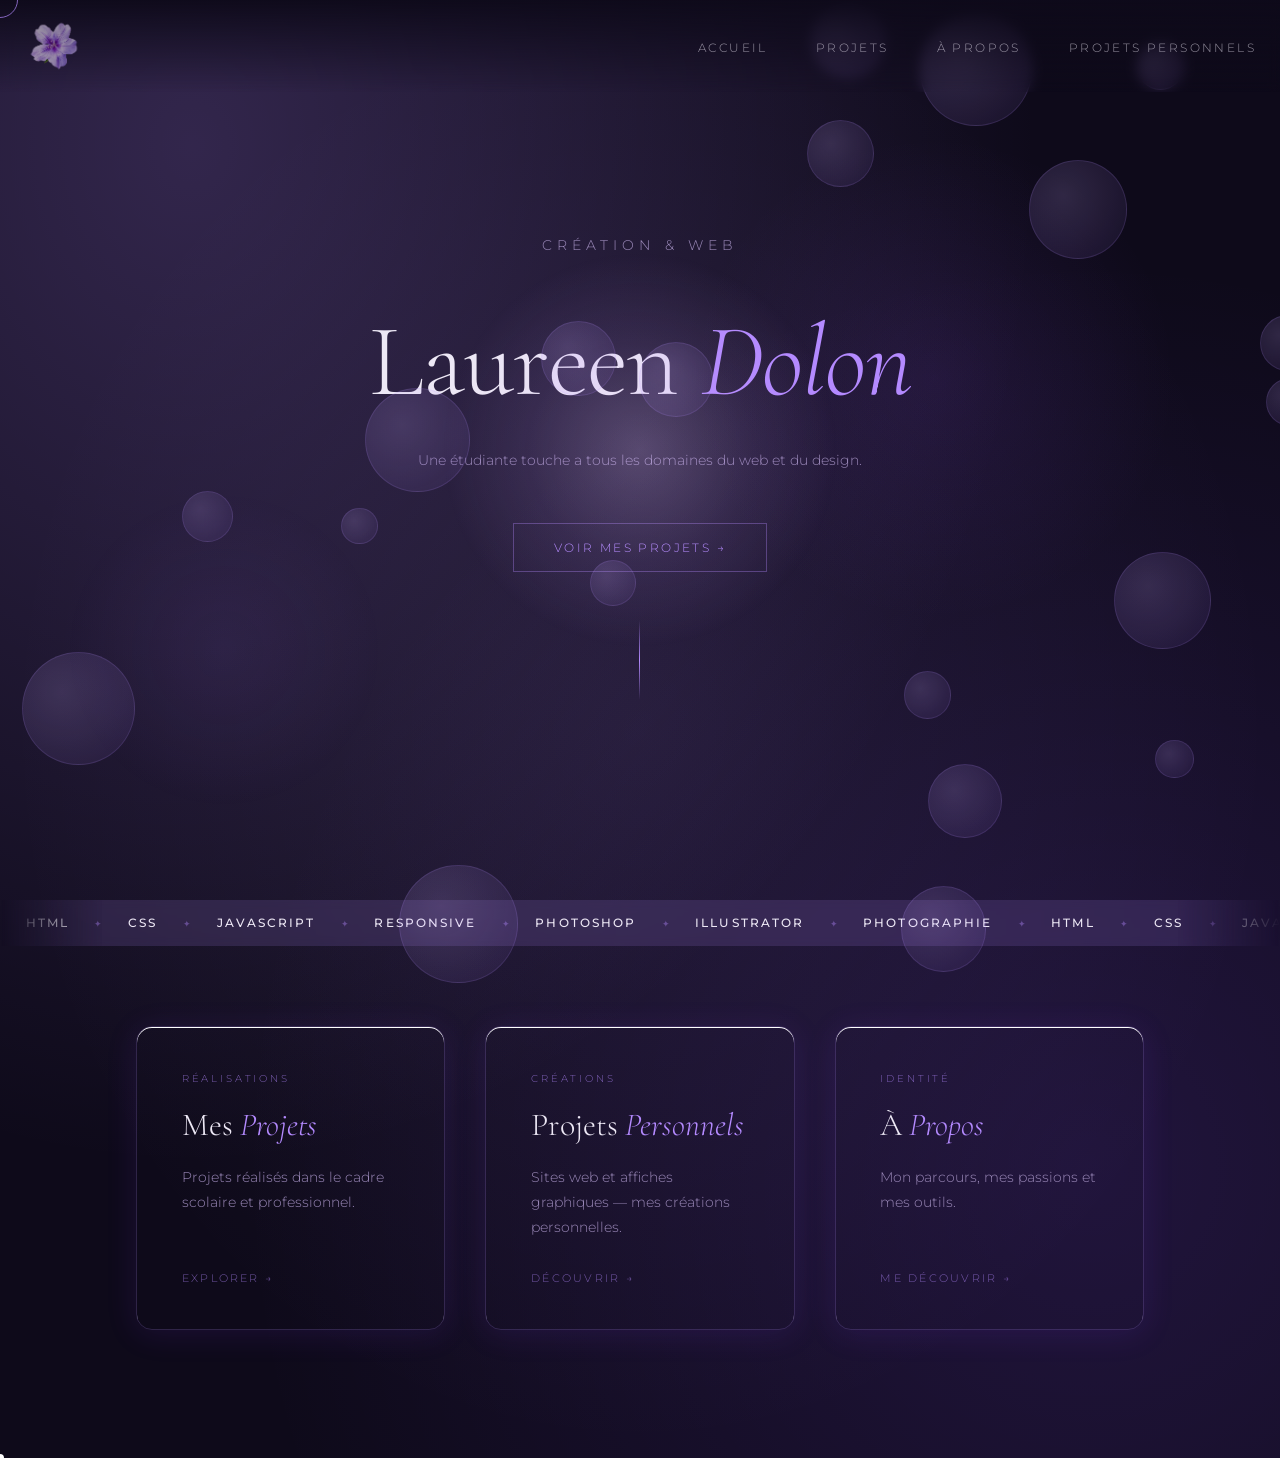
==== commit 0514c439: "ajout des modification 2" ====
--- a/index.html
+++ b/index.html
@@ -71,7 +71,7 @@
             <p class="card-desc">Projets réalisés dans le cadre scolaire et professionnel.</p>
             <span class="card-link">Explorer →</span>
         </a>
-        <a href="projets.html" class="card">
+        <a href="projets_personnels.html" class="card">
             <div class="card-tag">Créations</div>
             <h2 class="card-title">Projets <em>Personnels</em></h2>
             <p class="card-desc">Sites web et affiches graphiques — mes créations personnelles.</p>
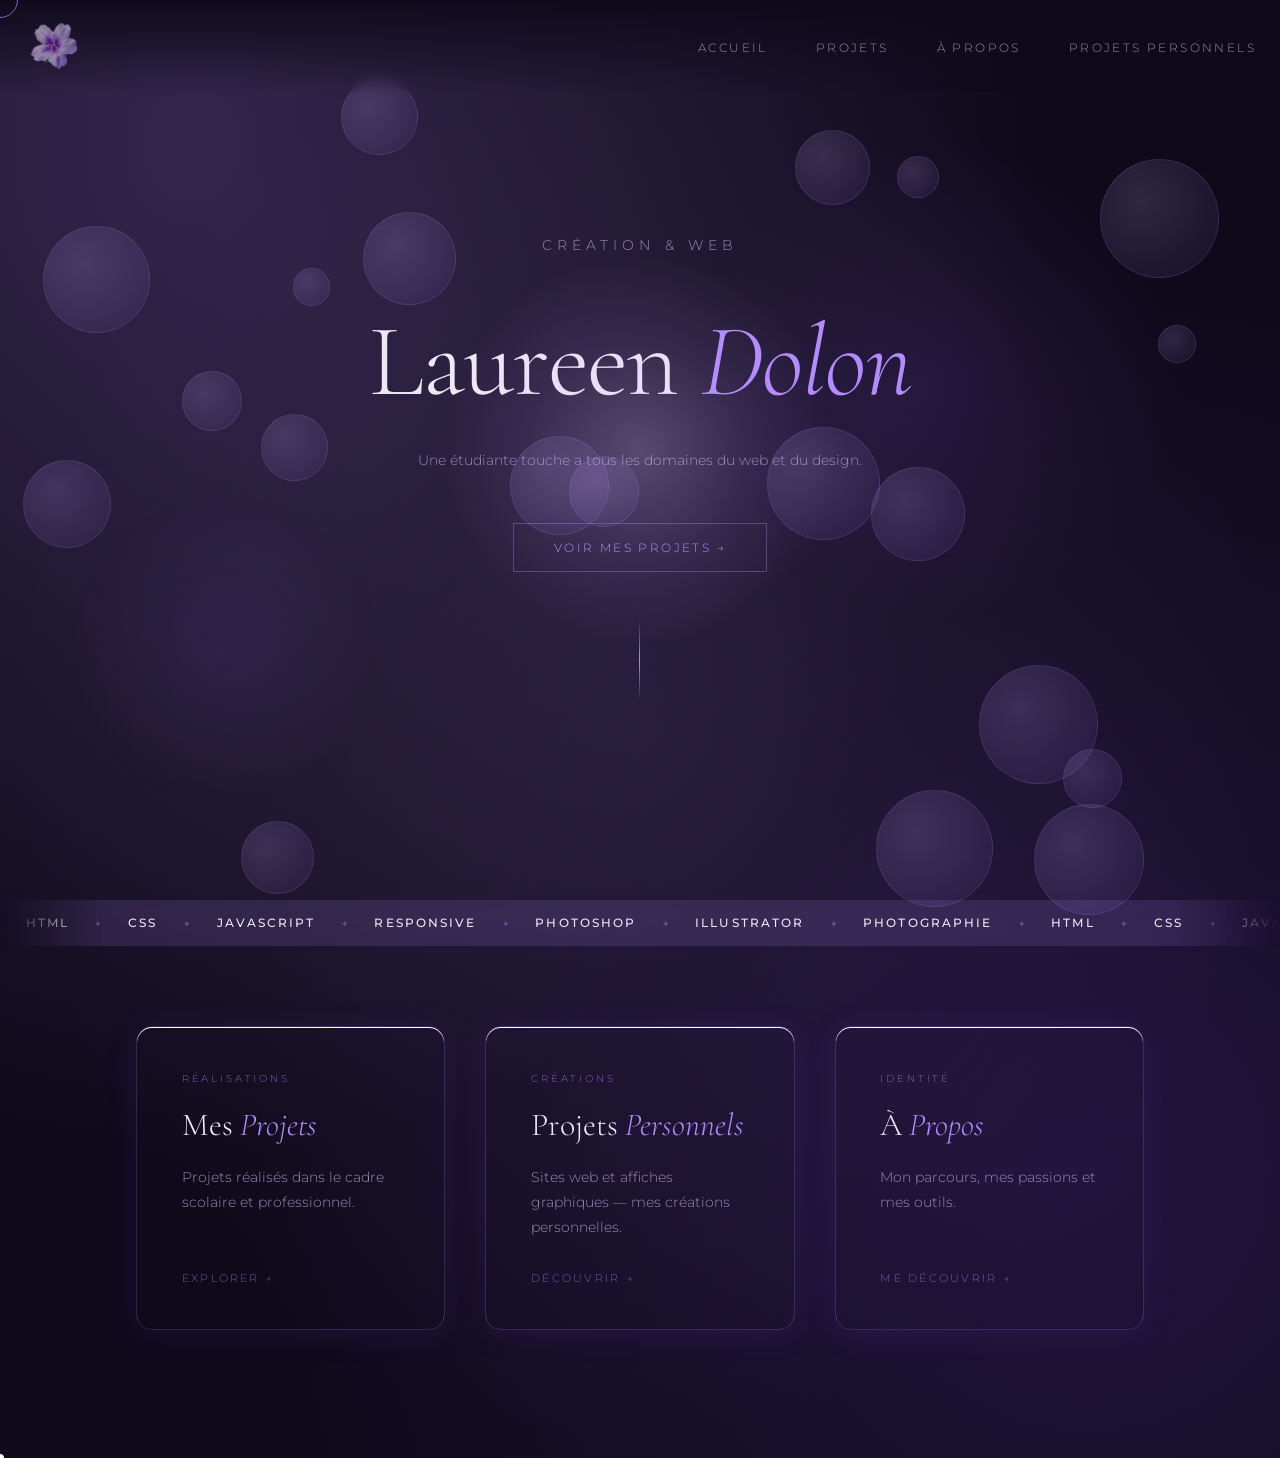
==== commit 5d6f491a: "ajout des modification 3" ====
--- a/index.html
+++ b/index.html
@@ -71,7 +71,7 @@
             <p class="card-desc">Projets réalisés dans le cadre scolaire et professionnel.</p>
             <span class="card-link">Explorer →</span>
         </a>
-        <a href="projets_personnels.html" class="card">
+        <a href="projets_personnel.html" class="card">
             <div class="card-tag">Créations</div>
             <h2 class="card-title">Projets <em>Personnels</em></h2>
             <p class="card-desc">Sites web et affiches graphiques — mes créations personnelles.</p>
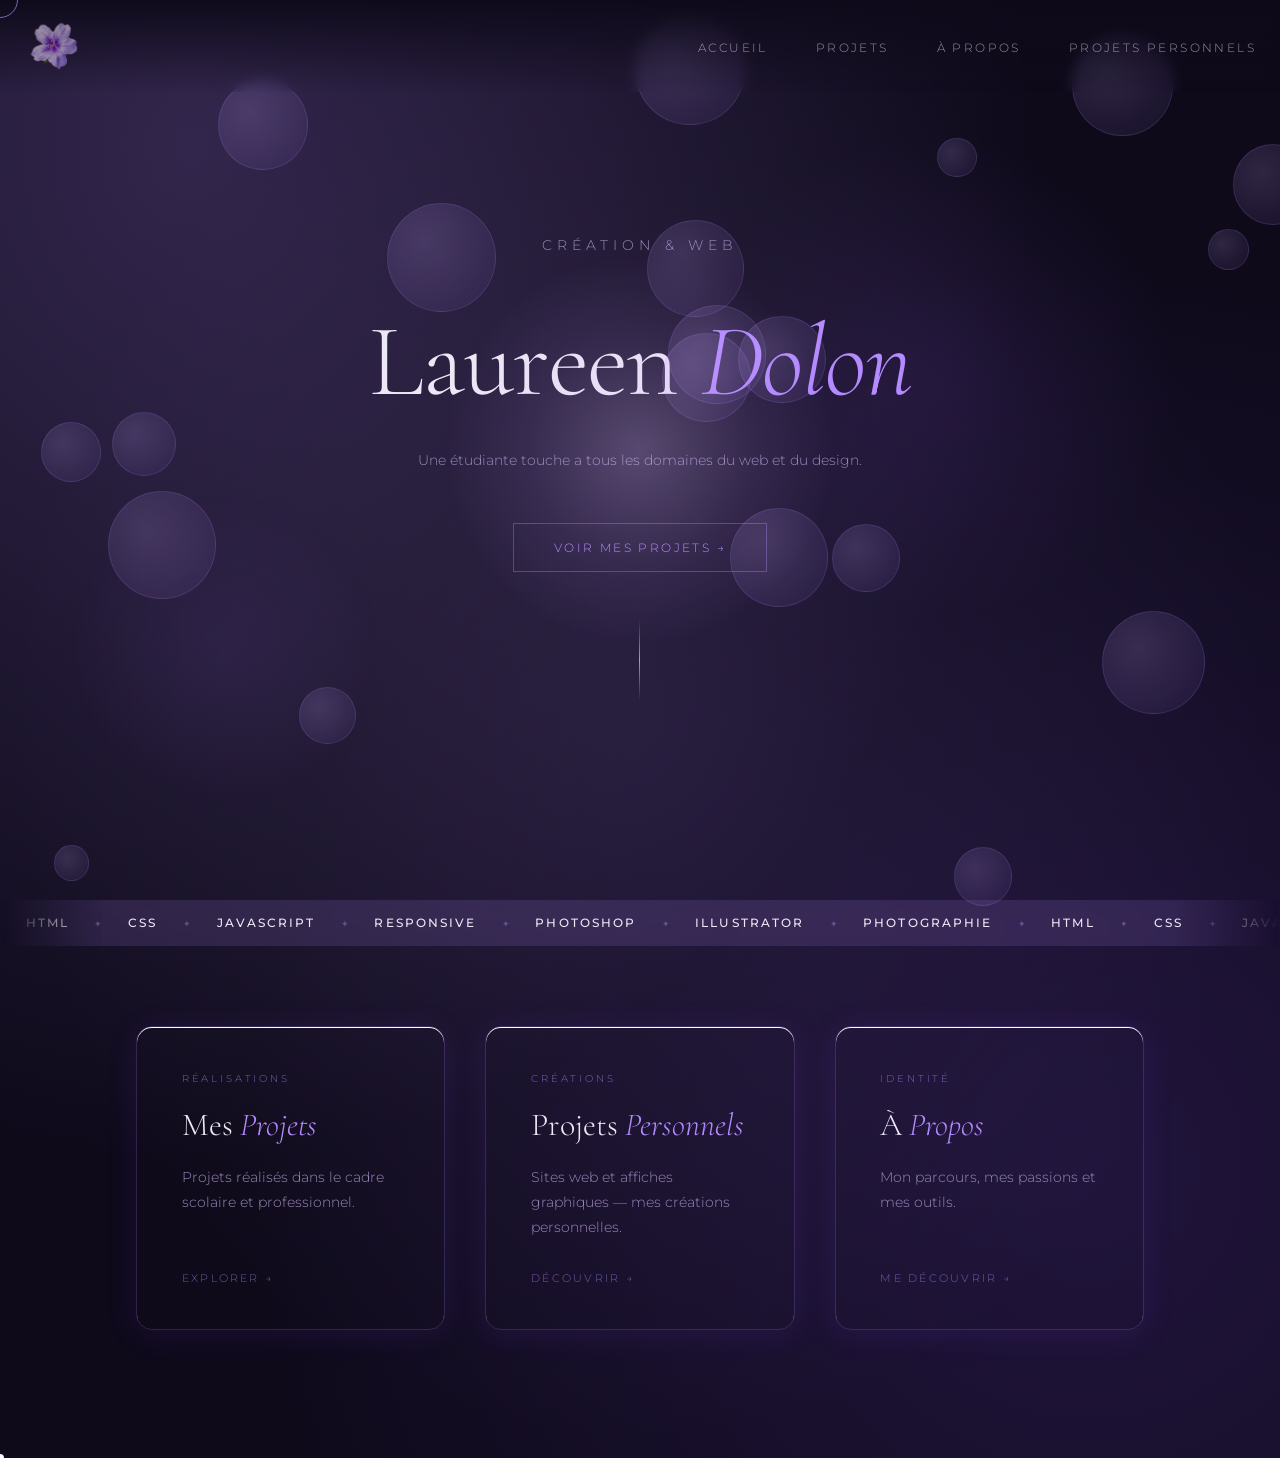
==== commit 3af60d80: "Fix link to personal projects page in index.html" ====
--- a/index.html
+++ b/index.html
@@ -71,7 +71,7 @@
             <p class="card-desc">Projets réalisés dans le cadre scolaire et professionnel.</p>
             <span class="card-link">Explorer →</span>
         </a>
-        <a href="projets_personnel.html" class="card">
+        <a href="projet_personnel.html" class="card">
             <div class="card-tag">Créations</div>
             <h2 class="card-title">Projets <em>Personnels</em></h2>
             <p class="card-desc">Sites web et affiches graphiques — mes créations personnelles.</p>
@@ -91,4 +91,4 @@
     
     <script src="script.js"></script>
 </body>
-</html>+</html>
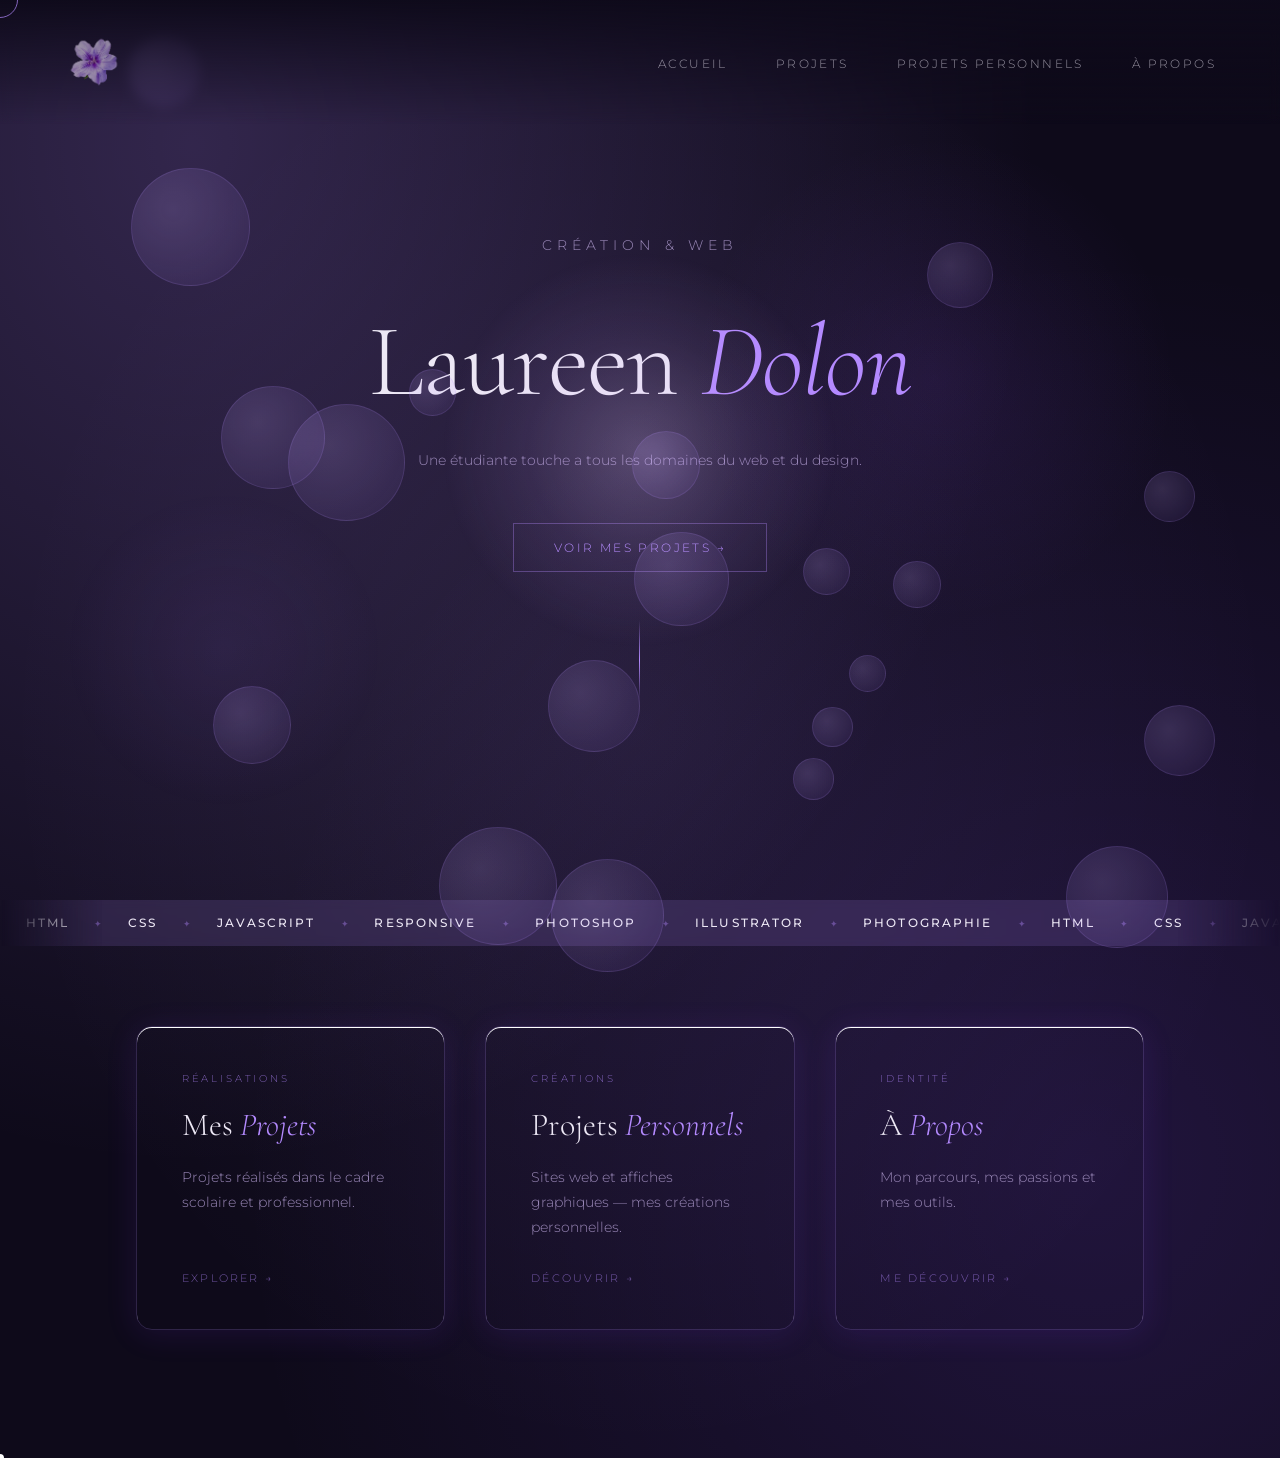
==== commit 836612fc: "blblblbl" ====
--- a/index.html
+++ b/index.html
@@ -10,19 +10,18 @@
 </head>
 <body>
 
-   <header>
-        <a href="index.html" class="logo">
-            <img src="images/favicon.png" alt="Logo Portfolio">
-            
-            </a>
+<header>
+    <a href="index.html" class="logo">
+        <img src="images/favicon.png" alt="Logo Portfolio">
+    </a>
+    <ul>
+        <li><a href="index.html">Accueil</a></li>
+        <li><a href="projets.html">Projets</a></li>
+        <li><a href="projet_personnel.html">Projets personnels</a></li>
+        <li><a href="about.html">À propos</a></li>
 
-        <ul>
-            <li><a href="index.html">Accueil</a></li>
-            <li><a href="projets.html">Projets</a></li>
-            <li><a href="about.html">À propos</a></li>
-            <li><a href="projet_personnel.html">Projets personnels</a></li>
-        </ul>
-    </header>
+    </ul>
+</header>
 
     <main class="hero">
         <div class="hero-inner">
--- a/style.css
+++ b/style.css
@@ -22,9 +22,9 @@
 body {
     background: var(--fond);
     background-image:
-        radial-gradient(ellipse at 15% 10%, rgba(180, 138, 255, 0.22) 0%, transparent 55%),
-        radial-gradient(ellipse at 85% 80%, rgba(140, 80, 255, 0.15) 0%, transparent 55%),
-        radial-gradient(ellipse at 50% 50%, rgba(200, 170, 255, 0.08) 0%, transparent 70%);
+            radial-gradient(ellipse at 15% 10%, rgba(180, 138, 255, 0.22) 0%, transparent 55%),
+            radial-gradient(ellipse at 85% 80%, rgba(140, 80, 255, 0.15) 0%, transparent 55%),
+            radial-gradient(ellipse at 50% 50%, rgba(200, 170, 255, 0.08) 0%, transparent 70%);
     /* ⚠️ background-attachment:fixed retiré — bug iOS Safari */
     color: var(--texte);
     font-family: 'Montserrat', sans-serif;
@@ -39,7 +39,7 @@
     top: 0; left: 0; right: 0;
     z-index: 100;
     display: flex;
-    justify-content: flex-end;
+    justify-content: space-between;
     align-items: center;
     padding: 1rem 1.5rem;          /* mobile */
     background: linear-gradient(to bottom, rgba(14, 10, 26, 0.97), transparent);
@@ -83,39 +83,25 @@
 header a:hover { opacity: 1; color: var(--accent); }
 header a:hover::after { width: 100%; }
 
-
-header {
-    position: fixed;
-    top: 0; left: 0; right: 0;
-    z-index: 100;
-    display: flex;
-    /* On change flex-end en space-between pour séparer le logo du menu */
-    justify-content: space-between; 
-    align-items: center;
-    padding: 1rem 1.5rem;
-    background: linear-gradient(to bottom, rgba(14, 10, 26, 0.97), transparent);
-    backdrop-filter: blur(6px);
-}
-
 /* Style de base pour que le logo ne soit pas géant */
 .logo {
     display: flex;
     align-items: center;
     text-decoration: none;
     color: var(--texte);
-    font-family: 'Cormorant Garamond', serif; /* Si tu utilises un logo texte */
+    font-family: 'Cormorant Garamond', serif;
     font-size: 1.5rem;
     font-weight: 400;
 }
 
 .logo img {
-    height: 60px; /* Ajuste cette valeur selon la taille de ton logo */
+    height: 60px;
     width: auto;
     transition: transform 0.3s ease;
 }
 
 .logo:hover img {
-    transform: scale(1.05); /* Petit effet de zoom stylé au survol */
+    transform: scale(1.05);
 }
 
 /* ── HERO ── */
@@ -123,10 +109,9 @@
     min-height: 100vh;
     display: grid;
     place-items: center;
-    padding: 5rem 1.5rem 3rem;     /* mobile */
+    padding: 5rem 1.5rem 3rem;
     position: relative;
 }
-
 
 @media (min-width: 768px) {
     .hero { padding: 6rem 4rem 4rem; }
@@ -136,7 +121,7 @@
     content: '';
     position: absolute;
     top: 15%; right: 8%;
-    width: 70vw; height: 70vw;    /* mobile : plus discret */
+    width: 70vw; height: 70vw;
     border-radius: 50%;
     background: radial-gradient(circle, rgba(150, 80, 255, 0.1) 0%, transparent 70%);
     pointer-events: none;
@@ -150,7 +135,7 @@
     content: '';
     position: absolute;
     bottom: 10%; left: 5%;
-    width: 50vw; height: 50vw;    /* mobile */
+    width: 50vw; height: 50vw;
     border-radius: 50%;
     background: radial-gradient(circle, rgba(167, 118, 255, 0.07) 0%, transparent 70%);
     pointer-events: none;
@@ -177,7 +162,7 @@
 
 h1 {
     font-family: 'Cormorant Garamond', serif;
-    font-size: clamp(2.8rem, 11vw, 7rem); /* mobile : min plus petit */
+    font-size: clamp(2.8rem, 11vw, 7rem);
     font-weight: 300;
     line-height: 1.05;
     letter-spacing: -0.01em;
@@ -220,7 +205,7 @@
     letter-spacing: 0.2em;
     text-transform: uppercase;
     border: 1px solid rgba(180, 138, 255, 0.35);
-    padding: 1rem 2rem;            /* mobile : zone tactile généreuse */
+    padding: 1rem 2rem;
     transition: all 0.4s ease;
     opacity: 0;
     animation: fadeUp 1s ease 0.9s both;
@@ -319,7 +304,7 @@
 /* ── CARTES ── */
 .cards-section {
     display: grid;
-    grid-template-columns: 1fr;    /* mobile : 1 col */
+    grid-template-columns: 1fr;
     gap: 1.5rem;
     padding: 3rem 1.5rem 5rem;
     max-width: 1100px;
@@ -346,7 +331,7 @@
     display: flex;
     flex-direction: column;
     gap: 1.4rem;
-    padding: 1.8rem;               /* mobile */
+    padding: 1.8rem;
     text-decoration: none;
     color: var(--texte);
     background: rgba(255, 255, 255, 0.06);
@@ -356,8 +341,8 @@
     backdrop-filter: blur(18px);
     -webkit-backdrop-filter: blur(18px);
     box-shadow:
-        0 4px 32px rgba(130, 60, 255, 0.12),
-        inset 0 1px 0 rgba(255, 255, 255, 1);
+            0 4px 32px rgba(130, 60, 255, 0.12),
+            inset 0 1px 0 rgba(255, 255, 255, 1);
     transition: box-shadow 0.45s ease, border-color 0.45s ease, transform 0.45s ease;
 }
 
@@ -388,15 +373,15 @@
     transform: translateY(-6px);
     border-color: rgba(180, 138, 255, 0.45);
     box-shadow:
-        0 8px 40px rgba(100, 40, 255, 0.15),
-        0 0 80px rgba(140, 80, 255, 0.2),
-        inset 0 1px 0 rgba(255, 255, 255, 1);
+            0 8px 40px rgba(100, 40, 255, 0.15),
+            0 0 80px rgba(140, 80, 255, 0.2),
+            inset 0 1px 0 rgba(255, 255, 255, 1);
 }
 
 .card:hover::after {
     box-shadow:
-        0 0 30px 6px rgba(180, 138, 255, 0.18),
-        0 0 80px 12px rgba(140, 80, 255, 0.08);
+            0 0 30px 6px rgba(180, 138, 255, 0.18),
+            0 0 80px 12px rgba(140, 80, 255, 0.08);
 }
 
 .card-tag {
@@ -451,7 +436,7 @@
 
 /* ── 3 CARTES ── */
 .cards-section--three {
-    grid-template-columns: 1fr;    /* mobile : empilées */
+    grid-template-columns: 1fr;
     max-width: 1200px;
 }
 
@@ -473,14 +458,14 @@
 
 .cards-section--three .card-title {
     font-size: clamp(1.3rem, 4vw, 2rem);
-    white-space: normal;           /* mobile : pas de nowrap */
+    white-space: normal;
 }
 
 @media (min-width: 900px) {
     .cards-section--three .card-title { white-space: nowrap; }
 }
 
-/* ── LUEUR CURSEUR (desktop uniquement) ── */
+/* ── LUEUR CURSEUR ── */
 .cursor-glow {
     position: fixed;
     top: 0; left: 0;
@@ -498,19 +483,20 @@
     .cursor-glow { display: block; }
 }
 
-/* ── GRILLE PROJETS ── */
+/* ── GRILLE PROJETS (MODIFIÉ POUR ÊTRE SUR LA MÊME LIGNE) ── */
 .projects-section {
     display: flex;
-    flex-direction: column;
+    flex-direction: row;        /* Aligne les projets sur la même ligne horizontalement */
+    flex-wrap: wrap;            /* Permet de passer à la ligne suivante si l'écran est trop étroit */
     gap: 3rem;
-    padding: 3rem 1.5rem 5rem;     /* mobile */
+    padding: 3rem 1.5rem 5rem;
     max-width: 1100px;
     margin: 0 auto;
 }
 
 @media (min-width: 768px) {
     .projects-section {
-        gap: 5rem;
+        gap: 4rem;
         padding: 4rem 3rem 6rem;
     }
 }
@@ -521,12 +507,16 @@
 
 .project-card {
     display: grid;
-    grid-template-columns: 1fr;    /* mobile : 1 col */
+    grid-template-columns: 1fr;
     gap: 2rem;
     align-items: center;
     opacity: 0;
     transform: translateY(30px);
     animation: fadeUp 0.8s ease forwards;
+
+    /* Permet d'afficher 2 projets par ligne proprement */
+    flex: 1 1 calc(50% - 2rem);
+    min-width: 300px;
 }
 
 @media (min-width: 768px) {
@@ -658,7 +648,7 @@
 .filters {
     display: flex;
     justify-content: center;
-    flex-wrap: wrap;               /* mobile : retour à la ligne */
+    flex-wrap: wrap;
     gap: 0.7rem;
     padding: 2rem 1.5rem 0;
 }
@@ -680,7 +670,7 @@
     cursor: pointer;
     opacity: 0.6;
     transition: all 0.3s ease;
-    min-height: 44px;              /* taille tactile recommandée */
+    min-height: 44px;
 }
 
 @media (min-width: 768px) {
@@ -720,7 +710,7 @@
 /* ── GRILLE AFFICHES ── */
 .posters-grid {
     display: grid;
-    grid-template-columns: repeat(2, 1fr); /* mobile : 2 col */
+    grid-template-columns: repeat(2, 1fr);
     gap: 1.2rem;
 }
 
@@ -752,8 +742,8 @@
     background: rgba(255, 255, 255, 0.04);
     border: 1px solid rgba(180, 138, 255, 0.2);
     box-shadow:
-        0 4px 24px rgba(0, 0, 0, 0.3),
-        inset 0 1px 0 rgba(255, 255, 255, 0.05);
+            0 4px 24px rgba(0, 0, 0, 0.3),
+            inset 0 1px 0 rgba(255, 255, 255, 0.05);
     transition: box-shadow 0.4s ease, border-color 0.4s ease;
 }
 
@@ -768,9 +758,9 @@
 .poster-card:hover .poster-img {
     border-color: rgba(180, 138, 255, 0.5);
     box-shadow:
-        0 8px 40px rgba(0, 0, 0, 0.4),
-        0 0 30px rgba(180, 138, 255, 0.15),
-        inset 0 1px 0 rgba(255, 255, 255, 0.07);
+            0 8px 40px rgba(0, 0, 0, 0.4),
+            0 0 30px rgba(180, 138, 255, 0.15),
+            inset 0 1px 0 rgba(255, 255, 255, 0.07);
 }
 
 .poster-img--empty {
@@ -831,7 +821,7 @@
     flex-direction: column;
     align-items: center;
     gap: 1.2rem;
-    max-width: 95vw;               /* mobile : quasi plein écran */
+    max-width: 95vw;
     max-height: 90vh;
     transform: scale(0.85);
     transition: transform 0.4s ease;
@@ -863,12 +853,12 @@
 
 .lightbox-close {
     position: fixed;
-    top: 1rem; right: 1rem;        /* mobile */
+    top: 1rem; right: 1rem;
     background: transparent;
     border: 1px solid rgba(180, 138, 255, 0.3);
     color: var(--texte);
     font-size: 1rem;
-    width: 3rem; height: 3rem;     /* mobile : plus grand, plus tactile */
+    width: 3rem; height: 3rem;
     border-radius: 50%;
     cursor: pointer;
     opacity: 0.8;
@@ -888,8 +878,7 @@
 
 .lightbox-close:hover { opacity: 1; border-color: var(--accent); color: var(--accent); }
 
-/* ── CURSEUR PERSONNALISÉ (desktop/souris uniquement) ── */
-/* Sur mobile aucun curseur custom — les touch devices n'ont pas de cursor */
+/* ── CURSEUR PERSONNALISÉ ── */
 @media (hover: hover) and (pointer: fine) {
     * { cursor: none !important; }
 }
@@ -984,7 +973,7 @@
     100% { transform: translateY(-110vh) translateX(var(--drift)) scale(1.1); opacity: 0; }
 }
 
-/* ── OPACITÉ CARTES (override final) ── */
+/* ── OPACITÉ CARTES ── */
 .project-card,
 .card,
 .poster-card {
@@ -992,6 +981,7 @@
     backdrop-filter: none !important;
     -webkit-backdrop-filter: none !important;
 }
+
 /* =====================================================
    ── SECTION CV ──
    ===================================================== */
@@ -1004,14 +994,14 @@
 }
 
 @media (min-width: 768px) {
-    .cv-section { 
-        padding: 6rem 3rem; 
+    .cv-section {
+        padding: 6rem 3rem;
     }
 }
 
 .cv-container h2 {
     font-family: 'Cormorant Garamond', serif;
-    font-size: clamp(2.2rem, 8vw, 3.5rem); /* Taille responsive comme tes autres titres */
+    font-size: clamp(2.2rem, 8vw, 3.5rem);
     font-weight: 300;
     margin-bottom: 1.5rem;
     color: var(--texte);
@@ -1032,7 +1022,6 @@
     flex-wrap: wrap;
 }
 
-/* Style de bouton principal (Plein) */
 .btn-cv {
     display: inline-flex;
     align-items: center;
@@ -1043,8 +1032,7 @@
     text-transform: uppercase;
     padding: 1rem 2.5rem;
     transition: all 0.4s ease;
-    
-    /* Couleurs du thème */
+    border-radius: 50px;
     background: var(--accent);
     color: var(--fond);
     border: 1px solid var(--accent);
@@ -1056,7 +1044,6 @@
     box-shadow: 0 0 25px rgba(180, 138, 255, 0.2);
 }
 
-/* Style de bouton secondaire (Outline, similaire à ton hero-cta) */
 .btn-cv.outline {
     background: transparent;
     color: var(--accent);
@@ -1070,35 +1057,15 @@
     box-shadow: 0 0 25px rgba(180, 138, 255, 0.3);
 }
 
-/* Optionnel : Adaptation de l'iframe si tu affiches le PDF */
 .cv-embed iframe {
     border: 1px solid rgba(180, 138, 255, 0.2) !important;
     border-radius: 8px;
     box-shadow: 0 10px 40px rgba(0, 0, 0, 0.5);
     background: rgba(255, 255, 255, 0.05);
 }
-/* Style de bouton principal (Plein) */
-.btn-cv {
-    display: inline-flex;
-    align-items: center;
-    text-decoration: none;
-    font-family: 'Montserrat', sans-serif;
-    font-size: 0.75rem;
-    letter-spacing: 0.2em;
-    text-transform: uppercase;
-    padding: 1rem 2.5rem;
-    transition: all 0.4s ease;
-    
-    /* ── L'arrondi est ici ── */
-    border-radius: 50px; 
-    
-    /* Couleurs du thème */
-    background: var(--accent);
-    color: var(--fond);
-    border: 1px solid var(--accent);
-}
+
 /* =====================================================
-   ── 03. MON PARCOURS (Style Glassmorphism Centré) ──
+   ── 03. MON PARCOURS ──
    ===================================================== */
 .timeline-centered {
     display: flex;
@@ -1110,7 +1077,6 @@
     margin: 0 auto;
 }
 
-/* Ligne pointillée subtile au centre, en arrière-plan */
 .timeline-centered::before {
     content: '';
     position: absolute;
@@ -1123,21 +1089,17 @@
     z-index: 0;
 }
 
-/* Style spécifique des cartes du parcours */
 .timeline-card {
     width: 100%;
-    max-width: 600px; /* Largeur maximale pour que ça reste élégant */
+    max-width: 600px;
     text-align: center;
-    align-items: center; /* Centre le contenu interne */
-    z-index: 1; /* Permet à la carte de passer au-dessus de la ligne pointillée */
+    align-items: center;
+    z-index: 1;
     padding: 2.5rem 2rem;
-    
-    /* On renforce un peu le fond pour masquer la ligne derrière le texte */
-    background: rgba(14, 10, 26, 0.6) !important; 
+    background: rgba(14, 10, 26, 0.6) !important;
     backdrop-filter: blur(20px) !important;
 }
 
-/* La date stylisée comme tes badges (HTML, CSS...) sur l'image */
 .timeline-date-tag {
     font-family: 'Montserrat', sans-serif;
     font-size: 0.7rem;
@@ -1145,17 +1107,14 @@
     letter-spacing: 0.2em;
     text-transform: uppercase;
     color: var(--accent);
-    
-    /* Style pilule */
     background: rgba(180, 138, 255, 0.08);
     border: 1px solid rgba(180, 138, 255, 0.25);
     padding: 0.5rem 1.2rem;
     border-radius: 30px;
     margin-bottom: 0.5rem;
     display: inline-block;
-    
-    /* Léger glow */
     box-shadow: 0 0 15px rgba(180, 138, 255, 0.05);
+    transition: all 0.3s ease;
 }
 
 .timeline-card:hover .timeline-date-tag {
@@ -1163,31 +1122,28 @@
     border-color: rgba(180, 138, 255, 0.5);
     box-shadow: 0 0 20px rgba(180, 138, 255, 0.2);
 }
+
 /* =====================================================
-   ── PAGE À PROPOS (Style Éditorial & Glassmorphism) ──
+   ── PAGE À PROPOS ──
    ===================================================== */
-
-/* --- Conteneur global --- */
 .about-container {
     max-width: 1000px;
     margin: 0 auto;
     padding: 2rem 1.5rem 5rem;
     display: flex;
     flex-direction: column;
-    gap: 5rem; /* Espace généreux entre les sections */
+    gap: 5rem;
 }
 
 @media (min-width: 768px) {
     .about-container { gap: 8rem; padding: 3rem 4rem 8rem; }
 }
 
-/* --- Sections Typographiques Épurées (01, 02, 04) --- */
 .elegant-section {
     position: relative;
     padding: 2rem 0;
 }
 
-/* Le petit numéro en haut à gauche */
 .absolute-number {
     position: absolute;
     top: 0;
@@ -1199,7 +1155,6 @@
     opacity: 0.4;
 }
 
-/* Conteneur pour centrer le texte */
 .elegant-text-block {
     display: flex;
     flex-direction: column;
@@ -1210,7 +1165,6 @@
     padding-top: 2rem;
 }
 
-/* Le grand titre façon Éditorial */
 .elegant-title {
     font-family: 'Cormorant Garamond', serif;
     font-size: clamp(2.8rem, 6vw, 4.5rem);
@@ -1226,7 +1180,6 @@
     color: var(--texte);
 }
 
-/* Le paragraphe de description allégé */
 .elegant-desc {
     font-family: 'Montserrat', sans-serif;
     font-size: 0.95rem;
@@ -1236,7 +1189,6 @@
     max-width: 650px;
 }
 
-/* --- Section 02. Mes Outils --- */
 .tools-minimal-container {
     width: 100%;
     display: flex;
@@ -1264,127 +1216,4 @@
 .centered-tags {
     justify-content: center;
     max-width: 700px;
-}
-
-/* Style Pilule pour les tags */
-.project-tag {
-    font-family: 'Montserrat', sans-serif;
-    font-size: 0.65rem;
-    font-weight: 500;
-    letter-spacing: 0.15em;
-    text-transform: uppercase;
-    color: var(--accent);
-    background: rgba(180, 138, 255, 0.05);
-    border: 1px solid rgba(180, 138, 255, 0.25);
-    padding: 0.6rem 1.2rem;
-    border-radius: 30px;
-    transition: all 0.3s ease;
-}
-
-.project-tag:hover {
-    background: rgba(180, 138, 255, 0.15);
-    border-color: rgba(180, 138, 255, 0.6);
-    box-shadow: 0 0 15px rgba(180, 138, 255, 0.15);
-    transform: translateY(-2px);
-}
-
-/* --- Section 03. Mon Parcours (Glassmorphism Centré) --- */
-.timeline-centered {
-    display: flex;
-    flex-direction: column;
-    align-items: center;
-    gap: 3rem;
-    position: relative;
-    max-width: 900px;
-    margin: 0 auto;
-}
-
-/* Ligne pointillée centrale */
-.timeline-centered::before {
-    content: '';
-    position: absolute;
-    top: 0;
-    bottom: 0;
-    left: 50%;
-    transform: translateX(-50%);
-    width: 1px;
-    border-left: 1px dashed rgba(180, 138, 255, 0.25);
-    z-index: 0;
-}
-
-.timeline-card {
-    width: 100%;
-    max-width: 600px;
-    text-align: center;
-    align-items: center;
-    z-index: 1;
-    padding: 2.5rem 2rem;
-    background: rgba(14, 10, 26, 0.6) !important; 
-    backdrop-filter: blur(20px) !important;
-}
-
-.timeline-date-tag {
-    font-family: 'Montserrat', sans-serif;
-    font-size: 0.7rem;
-    font-weight: 500;
-    letter-spacing: 0.2em;
-    text-transform: uppercase;
-    color: var(--accent);
-    background: rgba(180, 138, 255, 0.08);
-    border: 1px solid rgba(180, 138, 255, 0.25);
-    padding: 0.5rem 1.2rem;
-    border-radius: 30px;
-    margin-bottom: 1rem;
-    display: inline-block;
-    box-shadow: 0 0 15px rgba(180, 138, 255, 0.05);
-    transition: all 0.3s ease;
-}
-
-.timeline-card:hover .timeline-date-tag {
-    background: rgba(180, 138, 255, 0.15);
-    border-color: rgba(180, 138, 255, 0.5);
-    box-shadow: 0 0 20px rgba(180, 138, 255, 0.2);
-}
-
-/* --- Section 04. CV (Boutons) --- */
-.cv-actions {
-    display: flex;
-    justify-content: center;
-    gap: 1.5rem;
-    flex-wrap: wrap;
-}
-
-.btn-cv {
-    display: inline-flex;
-    align-items: center;
-    text-decoration: none;
-    font-family: 'Montserrat', sans-serif;
-    font-size: 0.75rem;
-    letter-spacing: 0.2em;
-    text-transform: uppercase;
-    padding: 1rem 2.5rem;
-    border-radius: 50px;
-    transition: all 0.4s ease;
-    background: var(--accent);
-    color: var(--fond);
-    border: 1px solid var(--accent);
-}
-
-.btn-cv:hover {
-    background: transparent;
-    color: var(--accent);
-    box-shadow: 0 0 25px rgba(180, 138, 255, 0.2);
-}
-
-.btn-cv.outline {
-    background: transparent;
-    color: var(--accent);
-    border-color: rgba(180, 138, 255, 0.35);
-}
-
-.btn-cv.outline:hover {
-    background: var(--accent);
-    color: var(--fond);
-    border-color: var(--accent);
-    box-shadow: 0 0 25px rgba(180, 138, 255, 0.3);
 }
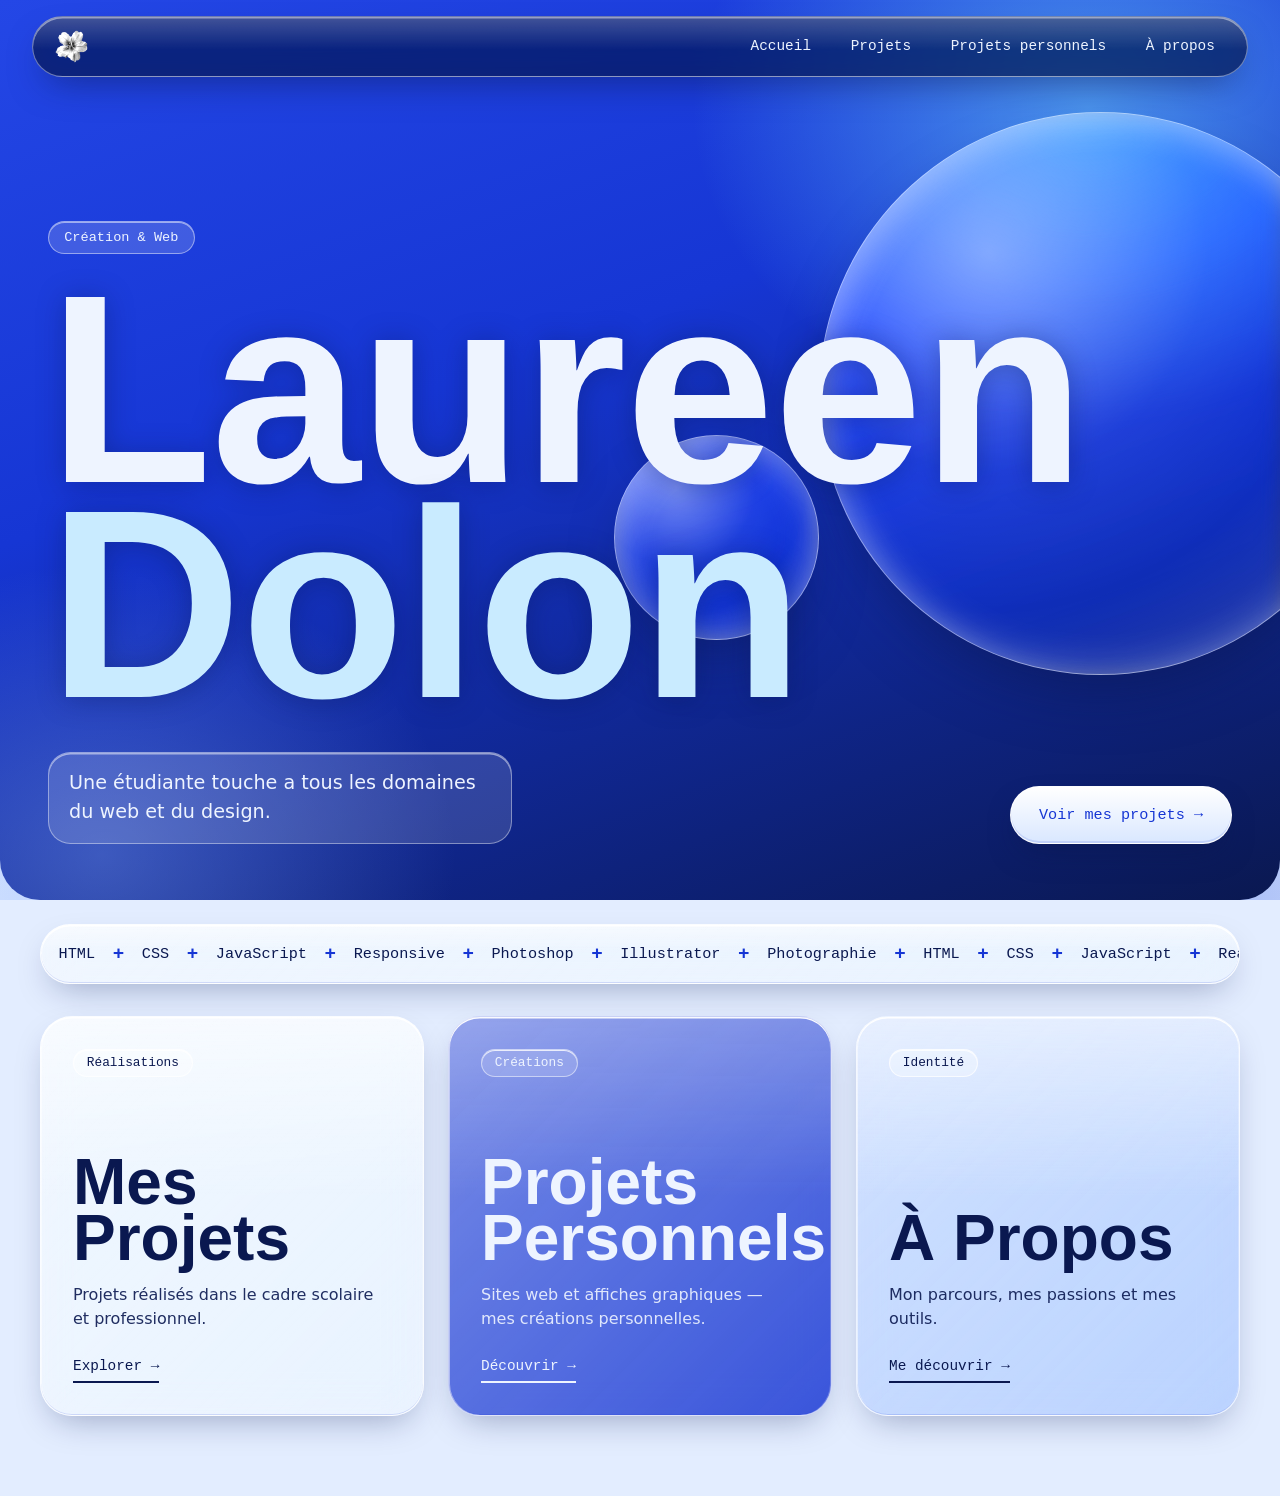
==== commit 0a8ebc34: "Ajustement de la taille de la police" ====
--- a/index.html
+++ b/index.html
@@ -64,7 +64,7 @@
 
     <!-- Cartes -->
     <section class="cards-section cards-section--three">
-        <a href="projets.html" class="card">
+            <a href="projets.html" class="card">
             <div class="card-tag">Réalisations</div>
             <h2 class="card-title">Mes <em>Projets</em></h2>
             <p class="card-desc">Projets réalisés dans le cadre scolaire et professionnel.</p>
--- a/style.css
+++ b/style.css
@@ -1,9 +1,9 @@
 /* =====================================================
-   STYLE.CSS — MOBILE FIRST
-   Breakpoints :
-     sm  → @media (min-width: 480px)
-     md  → @media (min-width: 768px)
-     lg  → @media (min-width: 1024px)
+   PORTFOLIO — Laureen Dolon — v3 « liquid glass bleu »
+   Fond clair avec nappes de bleu, panneaux de verre
+   (flou, reflets spéculaires, bords lumineux), barre de nav
+   en verre fumé, sphères de verre dans le hero.
+   Typo : Big Shoulders Display / IBM Plex Sans / IBM Plex Mono
    ===================================================== */
 
 *, *::before, *::after {
@@ -13,269 +13,418 @@
 }
 
 :root {
-    --fond: #0e0a1a;
-    --texte: #ede8f5;
-    --accent: #b48aff;
-    --gris: #9a88b8;
+    /* Palette */
+    --papier: #EEF4FF;
+    --brume:  #D6E4FF;
+    --ciel:   #8FB4FF;
+    --cyan:   #6FD3FF;
+    --cobalt: #1636D4;
+    --nuit:   #0A1850;
+    --encre:  #3B4A8F;
+
+    /* Alias : anciens noms de variables */
+    --fond: var(--papier);
+    --texte: var(--nuit);
+    --accent: var(--cobalt);
+    --gris: var(--encre);
+
+    /* Typographie */
+    --titre: 'Big Shoulders Display', 'Arial Narrow', Impact, sans-serif;
+    --corps: 'IBM Plex Sans', system-ui, -apple-system, 'Segoe UI', sans-serif;
+    --mono:  'IBM Plex Mono', ui-monospace, Menlo, Consolas, monospace;
+
+    /* Verre */
+    --flou: blur(18px) saturate(1.6);
+    --rayon: 2rem;
+    --bord-verre: 1px solid rgba(255, 255, 255, 0.7);
+    --reflet:
+            inset 0 1.5px 0 rgba(255, 255, 255, 0.95),
+            inset 0 -1px 0 rgba(22, 54, 212, 0.15),
+            inset 1px 0 0 rgba(255, 255, 255, 0.5),
+            inset -1px 0 0 rgba(255, 255, 255, 0.25),
+            0 14px 34px -12px rgba(10, 24, 80, 0.35);
+    --reflet-fort:
+            inset 0 1.5px 0 rgba(255, 255, 255, 1),
+            inset 0 -1px 0 rgba(22, 54, 212, 0.2),
+            inset 1px 0 0 rgba(255, 255, 255, 0.6),
+            inset -1px 0 0 rgba(255, 255, 255, 0.3),
+            0 22px 44px -14px rgba(10, 24, 80, 0.45);
+
+    --focus: var(--cobalt);
+}
+
+html {
+    -webkit-text-size-adjust: 100%;
+    scroll-behavior: smooth;
 }
 
 body {
-    background: var(--fond);
-    background-image:
-            radial-gradient(ellipse at 15% 10%, rgba(180, 138, 255, 0.22) 0%, transparent 55%),
-            radial-gradient(ellipse at 85% 80%, rgba(140, 80, 255, 0.15) 0%, transparent 55%),
-            radial-gradient(ellipse at 50% 50%, rgba(200, 170, 255, 0.08) 0%, transparent 70%);
-    /* ⚠️ background-attachment:fixed retiré — bug iOS Safari */
-    color: var(--texte);
-    font-family: 'Montserrat', sans-serif;
-    font-weight: 300;
+    background-color: #E3EDFF;
+    color: var(--nuit);
+    font-family: var(--corps);
+    font-size: 1rem;
+    font-weight: 400;
+    line-height: 1.6;
     min-height: 100vh;
     overflow-x: hidden;
-}
-
-/* ── HEADER ── */
+    -webkit-font-smoothing: antialiased;
+}
+
+/* Nappes de couleur derrière le verre : sans elles, le flou n'a rien à réfracter */
+body::before {
+    content: '';
+    position: fixed;
+    inset: 0;
+    z-index: -1;
+    pointer-events: none;
+    background:
+            radial-gradient(38rem 38rem at 8% 6%, rgba(22, 54, 212, 0.38), transparent 62%),
+            radial-gradient(34rem 34rem at 92% 28%, rgba(111, 211, 255, 0.6), transparent 62%),
+            radial-gradient(42rem 42rem at 28% 92%, rgba(143, 180, 255, 0.75), transparent 62%),
+            radial-gradient(28rem 28rem at 90% 98%, rgba(22, 54, 212, 0.28), transparent 62%),
+            linear-gradient(180deg, #F2F7FF 0%, #CFE0FF 100%);
+}
+
+img {
+    display: block;
+    max-width: 100%;
+}
+
+a { color: inherit; }
+
+::selection {
+    background: var(--cobalt);
+    color: var(--papier);
+}
+
+:focus-visible {
+    outline: 3px solid var(--focus);
+    outline-offset: 3px;
+}
+
+.card-title em,
+.project-title em,
+.poster-title em,
+.elegant-title em {
+    font-style: normal;
+    color: inherit;
+}
+
+/* ── SURFACES EN VERRE (réglages communs) ──
+   --teinte : couleur du verre, --lueur : intensité du reflet du haut */
+.cards-section .card,
+.project-card,
+.poster-card,
+.about-section,
+.timeline-card,
+.marquee-wrapper {
+    background-color: var(--teinte, rgba(255, 255, 255, 0.28));
+    background-image:
+            linear-gradient(180deg, rgba(255, 255, 255, var(--lueur, 0.5)) 0%, rgba(255, 255, 255, 0) 45%),
+            linear-gradient(135deg, rgba(255, 255, 255, 0.35), rgba(255, 255, 255, 0.05));
+    border: var(--bord-verre);
+    -webkit-backdrop-filter: var(--flou);
+    backdrop-filter: var(--flou);
+    box-shadow: var(--reflet);
+}
+
+/* ── HEADER : verre fumé flottant ── */
 header {
     position: fixed;
-    top: 0; left: 0; right: 0;
+    top: 0.75rem; left: 0.75rem; right: 0.75rem;
     z-index: 100;
     display: flex;
-    justify-content: space-between;
-    align-items: center;
-    padding: 1rem 1.5rem;          /* mobile */
-    background: linear-gradient(to bottom, rgba(14, 10, 26, 0.97), transparent);
-    backdrop-filter: blur(6px);
+    flex-direction: column;
+    align-items: flex-start;
+    gap: 0.4rem;
+    padding: 0.7rem 1rem;
+    background-color: rgba(10, 24, 80, 0.72);
+    background-image: linear-gradient(180deg, rgba(255, 255, 255, 0.22), rgba(255, 255, 255, 0) 55%);
+    border: 1px solid rgba(255, 255, 255, 0.4);
+    border-radius: 1.6rem;
+    -webkit-backdrop-filter: blur(18px) saturate(1.6);
+    backdrop-filter: blur(18px) saturate(1.6);
+    box-shadow:
+            inset 0 1.5px 0 rgba(255, 255, 255, 0.45),
+            0 16px 36px -14px rgba(10, 24, 80, 0.6);
+    --focus: var(--papier);
 }
 
 @media (min-width: 768px) {
-    header { padding: 2rem 4rem; }
+    header {
+        top: 1rem; left: 2rem; right: 2rem;
+        flex-direction: row;
+        align-items: center;
+        justify-content: space-between;
+        padding: 0.55rem 0.9rem 0.55rem 1.1rem;
+        border-radius: 999px;
+    }
 }
 
 header ul {
     list-style: none;
     display: flex;
-    gap: 1.5rem;                   /* mobile */
+    flex-wrap: wrap;
+    gap: 0.1rem 0.25rem;
+}
+
+header ul a {
+    display: block;
+    padding: 0.4rem 0.8rem;
+    text-decoration: none;
+    font-family: var(--mono);
+    font-size: 0.8rem;
+    font-weight: 500;
+    color: var(--papier);
+    border-radius: 999px;
+    border: 1px solid transparent;
+    transition: background-color 0.2s ease, border-color 0.2s ease, color 0.2s ease;
 }
 
 @media (min-width: 768px) {
-    header ul { gap: 3rem; }
-}
-
-header a {
+    header ul a {
+        font-size: 0.9rem;
+        padding: 0.5rem 1.05rem;
+    }
+}
+
+header ul a:hover {
+    background: rgba(255, 255, 255, 0.2);
+    border-color: rgba(255, 255, 255, 0.5);
+    color: #fff;
+}
+
+.logo {
+    display: flex;
+    align-items: center;
+    line-height: 0;
     text-decoration: none;
-    color: var(--texte);
-    font-size: 0.75rem;
-    letter-spacing: 0.2em;
-    text-transform: uppercase;
-    opacity: 0.6;
-    transition: opacity 0.3s, color 0.3s;
-    position: relative;
-}
-
-header a::after {
-    content: '';
-    position: absolute;
-    bottom: -4px; left: 0;
-    width: 0; height: 1px;
-    background: var(--accent);
-    transition: width 0.3s ease;
-}
-
-header a:hover { opacity: 1; color: var(--accent); }
-header a:hover::after { width: 100%; }
-
-/* Style de base pour que le logo ne soit pas géant */
-.logo {
-    display: flex;
-    align-items: center;
-    text-decoration: none;
-    color: var(--texte);
-    font-family: 'Cormorant Garamond', serif;
-    font-size: 1.5rem;
-    font-weight: 400;
-}
-
+}
+
+/* La fleur violette passe en niveaux de gris clairs pour rester dans le bleu */
 .logo img {
-    height: 60px;
+    height: 2.3rem;
     width: auto;
+    filter: grayscale(1) brightness(1.2) contrast(1.05);
     transition: transform 0.3s ease;
 }
 
-.logo:hover img {
-    transform: scale(1.05);
-}
+@media (min-width: 768px) {
+    .logo img { height: 2.6rem; }
+}
+
+.logo:hover img { transform: rotate(15deg); }
 
 /* ── HERO ── */
 .hero {
+    position: relative;
+    min-height: 62vh;
+    min-height: 62svh;
+    display: grid;
+    align-items: end;
+    padding: 8.5rem 1rem 2.5rem;
+    overflow: hidden;
+    color: var(--papier);
+    border-radius: 0 0 2.5rem 2.5rem;
+    background:
+            radial-gradient(38rem 30rem at 85% 12%, rgba(111, 211, 255, 0.6), transparent 65%),
+            radial-gradient(34rem 28rem at 8% 95%, rgba(143, 180, 255, 0.35), transparent 65%),
+            linear-gradient(160deg, #2447E6 0%, #1636D4 40%, #0A1850 100%);
+    --focus: var(--papier);
+}
+
+@media (min-width: 768px) {
+    .hero { padding: 9.5rem 3rem 3.5rem; }
+}
+
+/* Page d'accueil (celle qui a .deco-line) : hero plein écran */
+.hero:has(.deco-line) {
     min-height: 100vh;
-    display: grid;
-    place-items: center;
-    padding: 5rem 1.5rem 3rem;
-    position: relative;
-}
-
-@media (min-width: 768px) {
-    .hero { padding: 6rem 4rem 4rem; }
-}
-
-.hero::before {
-    content: '';
-    position: absolute;
-    top: 15%; right: 8%;
-    width: 70vw; height: 70vw;
-    border-radius: 50%;
-    background: radial-gradient(circle, rgba(150, 80, 255, 0.1) 0%, transparent 70%);
-    pointer-events: none;
-}
-
-@media (min-width: 768px) {
-    .hero::before { width: 38vw; height: 38vw; }
-}
-
+    min-height: 100svh;
+}
+
+/* Deux sphères de verre qui se chevauchent */
+.hero::before,
 .hero::after {
     content: '';
     position: absolute;
-    bottom: 10%; left: 5%;
-    width: 50vw; height: 50vw;
     border-radius: 50%;
-    background: radial-gradient(circle, rgba(167, 118, 255, 0.07) 0%, transparent 70%);
     pointer-events: none;
+    background: radial-gradient(circle at 30% 25%,
+    rgba(255, 255, 255, 0.45),
+    rgba(255, 255, 255, 0.10) 38%,
+    rgba(255, 255, 255, 0.04) 62%,
+    rgba(255, 255, 255, 0.18) 100%);
+    border: 1px solid rgba(255, 255, 255, 0.55);
+    box-shadow:
+            inset 0 0 40px rgba(255, 255, 255, 0.3),
+            inset 8px 12px 30px rgba(255, 255, 255, 0.2),
+            0 30px 60px -20px rgba(10, 24, 80, 0.6);
+    -webkit-backdrop-filter: blur(10px) saturate(1.4);
+    backdrop-filter: blur(10px) saturate(1.4);
+}
+
+.hero::before {
+    top: 7rem;
+    right: -8vw;
+    width: clamp(15rem, 44vw, 38rem);
+    aspect-ratio: 1;
+}
+
+.hero::after {
+    top: clamp(16rem, 34vw, 28rem);
+    right: clamp(10rem, 36vw, 32rem);
+    width: clamp(6rem, 16vw, 14rem);
+    aspect-ratio: 1;
+}
+
+.hero-inner {
+    position: relative;
+    z-index: 1;
+    width: min(1400px, 100%);
+    margin: 0 auto;
+    display: grid;
+    grid-template-columns: minmax(0, 1fr);
+    gap: 1.25rem;
+    animation: levee 0.9s cubic-bezier(0.2, 0.7, 0.2, 1) both;
 }
 
 @media (min-width: 768px) {
-    .hero::after { width: 25vw; height: 25vw; }
-}
-
-.hero-inner {
-    text-align: center;
-    animation: fadeUp 1.2s ease both;
+    .hero-inner {
+        grid-template-columns: minmax(0, 1fr) auto;
+        gap: 1.5rem 3rem;
+        align-items: end;
+    }
 }
 
 .hero-eyebrow {
-    font-size: 0.7rem;
-    letter-spacing: 0.35em;
-    text-transform: uppercase;
-    color: var(--accent);
-    margin-bottom: 1.5rem;
-    opacity: 0;
-    animation: fadeUp 1s ease 0.3s both;
-}
-
-h1 {
-    font-family: 'Cormorant Garamond', serif;
-    font-size: clamp(2.8rem, 11vw, 7rem);
-    font-weight: 300;
-    line-height: 1.05;
-    letter-spacing: -0.01em;
-    margin-bottom: 1.5rem;
-    color: var(--texte);
-    opacity: 0;
-    animation: fadeUp 1s ease 0.5s both;
-}
-
-@media (min-width: 768px) {
-    h1 {
-        font-size: clamp(3.5rem, 8vw, 7rem);
-        margin-bottom: 2rem;
-    }
-}
-
-h1 em { font-style: italic; color: var(--accent); }
-
-.hero p {
-    max-width: 480px;
-    margin: 0 auto 2rem;
-    font-size: 0.875rem;
-    line-height: 1.9;
-    color: var(--gris);
-    opacity: 0;
-    animation: fadeUp 1s ease 0.7s both;
-}
-
-@media (min-width: 768px) {
-    .hero p { margin-bottom: 3rem; font-size: 0.9rem; }
+    grid-column: 1 / -1;
+    justify-self: start;
+    font-family: var(--mono);
+    font-size: 0.85rem;
+    color: var(--papier);
+    padding: 0.3rem 0.95rem;
+    background: rgba(255, 255, 255, 0.16);
+    border: 1px solid rgba(255, 255, 255, 0.45);
+    border-radius: 999px;
+    -webkit-backdrop-filter: blur(10px);
+    backdrop-filter: blur(10px);
+    box-shadow: inset 0 1px 0 rgba(255, 255, 255, 0.5);
+}
+
+.hero h1 {
+    grid-column: 1 / -1;
+    font-family: var(--titre);
+    font-weight: 900;
+    font-size: clamp(4.8rem, 21vw, 17rem);
+    line-height: 0.8;
+    letter-spacing: -0.005em;
+    margin: 0.25rem 0 1rem;
+    color: var(--papier);
+    text-shadow: 0 2px 28px rgba(10, 24, 80, 0.35);
+}
+
+/* Prénom en papier, nom en bleu glacé */
+.hero h1 em {
+    display: block;
+    font-style: normal;
+    color: #C9EBFF;
+}
+
+.hero-inner > p:not(.hero-eyebrow) {
+    align-self: end;
+    max-width: 38ch;
+    padding: 1rem 1.25rem;
+    font-size: clamp(1rem, 1.5vw, 1.2rem);
+    line-height: 1.5;
+    color: var(--papier);
+    background: rgba(255, 255, 255, 0.14);
+    border: 1px solid rgba(255, 255, 255, 0.4);
+    border-radius: 1.4rem;
+    -webkit-backdrop-filter: blur(14px) saturate(1.4);
+    backdrop-filter: blur(14px) saturate(1.4);
+    box-shadow: inset 0 1.5px 0 rgba(255, 255, 255, 0.5);
 }
 
 .hero-cta {
+    justify-self: start;
     display: inline-flex;
     align-items: center;
-    gap: 0.8rem;
+    gap: 0.6rem;
     text-decoration: none;
-    color: var(--accent);
-    font-size: 0.75rem;
-    letter-spacing: 0.2em;
-    text-transform: uppercase;
-    border: 1px solid rgba(180, 138, 255, 0.35);
-    padding: 1rem 2rem;
-    transition: all 0.4s ease;
-    opacity: 0;
-    animation: fadeUp 1s ease 0.9s both;
+    font-family: var(--mono);
+    font-weight: 500;
+    font-size: 0.95rem;
+    color: var(--cobalt);
+    padding: 1rem 1.75rem;
+    background: linear-gradient(180deg, #FFFFFF, #D9E7FF);
+    border: 1px solid rgba(255, 255, 255, 0.9);
+    border-radius: 999px;
+    box-shadow:
+            inset 0 -2px 0 rgba(22, 54, 212, 0.12),
+            0 14px 30px -10px rgba(10, 24, 80, 0.6);
+    transition: transform 0.25s ease, box-shadow 0.25s ease, gap 0.25s ease;
 }
 
 @media (min-width: 768px) {
-    .hero-cta { padding: 1rem 2.5rem; }
+    .hero-cta { justify-self: end; }
 }
 
 .hero-cta:hover {
-    background: var(--accent);
-    color: var(--texte);
-    border-color: var(--accent);
-    gap: 1.2rem;
-}
-
-/* ── LIGNE DÉCO ── */
-.deco-line {
-    width: 1px;
-    height: 80px;
-    background: linear-gradient(to bottom, transparent, var(--accent), transparent);
-    margin: 3rem auto 0;
-    opacity: 0;
-    animation: fadeIn 1s ease 1.2s both;
-}
-
-/* ── BANDEROLE DÉFILANTE ── */
+    gap: 1rem;
+    transform: translateY(-3px);
+    box-shadow:
+            inset 0 -2px 0 rgba(22, 54, 212, 0.12),
+            0 20px 38px -10px rgba(10, 24, 80, 0.7);
+}
+
+.deco-line { display: none; }
+
+/* ── BANDEROLE DÉFILANTE : bandeau de verre ── */
 .marquee-wrapper {
-    width: 100%;
+    width: min(1200px, 100% - 2rem);
+    margin: 1.5rem auto 0;
     overflow: hidden;
-    background: rgba(180, 138, 255, 0.15);
-    backdrop-filter: blur(4px);
-    padding: 1rem 0;
-    position: relative;
-    -webkit-mask-image: linear-gradient(to right, transparent 0%, black 8%, black 92%, transparent 100%);
-    mask-image: linear-gradient(to right, transparent 0%, black 8%, black 92%, transparent 100%);
+    border-radius: 999px;
+    padding: 0.85rem 0;
 }
 
 .marquee-track {
     display: flex;
     align-items: center;
     width: max-content;
-    animation: marquee 28s linear infinite;
+    animation: marquee 34s linear infinite;
 }
 
 .marquee-track:hover { animation-play-state: paused; }
 
 .marquee-track span {
-    font-size: 0.72rem;
-    font-family: 'Montserrat', sans-serif;
+    font-family: var(--mono);
     font-weight: 500;
-    letter-spacing: 0.18em;
-    text-transform: uppercase;
-    color: var(--texte);
+    font-size: 0.95rem;
     white-space: nowrap;
-    padding: 0 1.6rem;
-}
-
+    padding: 0 1.1rem;
+    color: var(--nuit);
+}
+
+/* Le ✦ du HTML est remplacé par un repère en croix */
 .marquee-track .sep {
-    color: rgba(180, 138, 255, 0.4);
-    font-size: 0.55rem;
+    font-size: 0;
     padding: 0;
-    letter-spacing: 0;
+    color: var(--cobalt);
+}
+
+.marquee-track .sep::before {
+    content: '+';
+    font-size: 1.2rem;
+    font-weight: 600;
 }
 
 /* ── TRANSITION DE PAGE ── */
 .page-overlay {
     position: fixed;
     inset: 0;
-    background: var(--fond);
+    background: var(--cobalt);
     z-index: 9999;
     opacity: 1;
     transition: opacity 0.6s ease;
@@ -286,14 +435,9 @@
 .page-overlay.show { opacity: 1; pointer-events: all; }
 
 /* ── ANIMATIONS ── */
-@keyframes fadeUp {
-    from { opacity: 0; transform: translateY(24px); }
-    to   { opacity: 1; transform: translateY(0); }
-}
-
-@keyframes fadeIn {
-    from { opacity: 0; }
-    to   { opacity: 1; }
+@keyframes levee {
+    from { opacity: 0; transform: translateY(1.5rem); }
+    to   { opacity: 1; transform: none; }
 }
 
 @keyframes marquee {
@@ -301,28 +445,19 @@
     to   { transform: translateX(-50%); }
 }
 
-/* ── CARTES ── */
+/* ── CARTES (ACCUEIL) : trois panneaux de verre teinté ── */
 .cards-section {
+    width: min(1200px, 100% - 2rem);
+    margin: 2rem auto 5rem;
     display: grid;
-    grid-template-columns: 1fr;
-    gap: 1.5rem;
-    padding: 3rem 1.5rem 5rem;
-    max-width: 1100px;
-    margin: 0 auto;
-}
-
-@media (min-width: 600px) {
-    .cards-section {
-        grid-template-columns: repeat(2, 1fr);
-        gap: 2rem;
-        padding: 4rem 2.5rem 6rem;
-    }
-}
-
-@media (min-width: 1024px) {
-    .cards-section {
-        gap: 2.5rem;
-        padding: 5rem 6rem 8rem;
+    grid-template-columns: minmax(0, 1fr);
+    gap: 1.25rem;
+}
+
+@media (min-width: 900px) {
+    .cards-section--three {
+        grid-template-columns: repeat(3, minmax(0, 1fr));
+        gap: 1.5rem;
     }
 }
 
@@ -330,472 +465,296 @@
     position: relative;
     display: flex;
     flex-direction: column;
-    gap: 1.4rem;
-    padding: 1.8rem;
+    gap: 1rem;
     text-decoration: none;
-    color: var(--texte);
-    background: rgba(255, 255, 255, 0.06);
-    border: 1px solid rgba(180, 138, 255, 0.2);
-    border-radius: 16px;
-    overflow: hidden;
-    backdrop-filter: blur(18px);
-    -webkit-backdrop-filter: blur(18px);
-    box-shadow:
-            0 4px 32px rgba(130, 60, 255, 0.12),
-            inset 0 1px 0 rgba(255, 255, 255, 1);
-    transition: box-shadow 0.45s ease, border-color 0.45s ease, transform 0.45s ease;
-}
-
-@media (min-width: 768px) {
-    .card { padding: 2.8rem; }
-}
-
-.card::before {
-    content: '';
-    position: absolute;
-    top: 0; left: 10%; right: 10%;
-    height: 1px;
-    background: linear-gradient(to right, transparent, rgba(255,255,255,0.18), transparent);
-}
-
-.card::after {
-    content: '';
-    position: absolute;
-    inset: -1px;
-    border-radius: 16px;
-    background: transparent;
-    box-shadow: 0 0 0 0 rgba(180, 138, 255, 0);
-    transition: box-shadow 0.45s ease;
-    pointer-events: none;
-}
-
-.card:hover {
+    color: var(--nuit);
+}
+
+.cards-section .card {
+    min-height: 16rem;
+    padding: 1.5rem;
+    border-radius: var(--rayon);
+    transition: transform 0.3s ease, box-shadow 0.3s ease, background-color 0.3s ease;
+}
+
+@media (min-width: 900px) {
+    .cards-section .card {
+        min-height: 25rem;
+        padding: 2rem;
+    }
+}
+
+/* Trois verres : clair, cobalt, ciel */
+.cards-section .card:nth-child(1) { --teinte: rgba(255, 255, 255, 0.3); }
+.cards-section .card:nth-child(2) { --teinte: rgba(22, 54, 212, 0.88); --lueur: 0.22; color: var(--papier); --focus: var(--papier); }
+.cards-section .card:nth-child(3) { --teinte: rgba(143, 180, 255, 0.5); }
+
+.cards-section .card:hover,
+.cards-section .card:focus-visible {
     transform: translateY(-6px);
-    border-color: rgba(180, 138, 255, 0.45);
-    box-shadow:
-            0 8px 40px rgba(100, 40, 255, 0.15),
-            0 0 80px rgba(140, 80, 255, 0.2),
-            inset 0 1px 0 rgba(255, 255, 255, 1);
-}
-
-.card:hover::after {
-    box-shadow:
-            0 0 30px 6px rgba(180, 138, 255, 0.18),
-            0 0 80px 12px rgba(140, 80, 255, 0.08);
-}
+    box-shadow: var(--reflet-fort);
+}
+
+.cards-section .card:nth-child(1):hover { --teinte: rgba(255, 255, 255, 0.5); }
+.cards-section .card:nth-child(2):hover { --teinte: rgba(10, 24, 80, 0.92); }
+.cards-section .card:nth-child(3):hover { --teinte: rgba(143, 180, 255, 0.72); }
 
 .card-tag {
-    font-size: 0.63rem;
-    letter-spacing: 0.28em;
-    text-transform: uppercase;
-    color: var(--accent);
-    opacity: 0.65;
-}
-
-.card-icon {
-    font-size: 2rem;
-    color: var(--accent);
-    opacity: 0.3;
-    line-height: 1;
-    transition: opacity 0.4s ease, transform 0.4s ease;
-}
-
-.card:hover .card-icon { opacity: 0.7; transform: scale(1.1); }
+    align-self: flex-start;
+    font-family: var(--mono);
+    font-size: 0.8rem;
+    font-weight: 500;
+    line-height: 1.4;
+    padding: 0.25rem 0.8rem;
+    background: rgba(255, 255, 255, 0.3);
+    border: 1px solid rgba(255, 255, 255, 0.7);
+    border-radius: 999px;
+    box-shadow: inset 0 1px 0 rgba(255, 255, 255, 0.8);
+}
+
+.cards-section .card:nth-child(2) .card-tag { background: rgba(255, 255, 255, 0.14); border-color: rgba(255, 255, 255, 0.5); }
 
 .card-title {
-    font-family: 'Cormorant Garamond', serif;
-    font-size: clamp(1.8rem, 6vw, 2.8rem);
-    font-weight: 300;
-    line-height: 1.1;
-    color: var(--texte);
-}
-
-.card-title em { font-style: italic; color: var(--accent); }
+    margin-top: auto;
+    font-family: var(--titre);
+    font-weight: 800;
+    font-size: clamp(2.8rem, 8vw, 4.4rem);
+    line-height: 0.88;
+}
+
+.cards-section--three .card-title {
+    font-size: clamp(2.8rem, 5vw, 4.4rem);
+}
 
 .card-desc {
-    font-size: 0.85rem;
-    line-height: 1.85;
-    color: var(--gris);
-    flex: 1;
+    max-width: 34ch;
+    font-size: 1rem;
+    line-height: 1.55;
+    opacity: 0.9;
 }
 
 .card-link {
+    align-self: flex-start;
     display: inline-flex;
     align-items: center;
     gap: 0.5rem;
-    font-size: 0.7rem;
-    letter-spacing: 0.2em;
-    text-transform: uppercase;
-    color: var(--accent);
-    opacity: 0.6;
-    transition: opacity 0.3s ease, gap 0.3s ease;
-    margin-top: 0.5rem;
-}
-
-.card:hover .card-link { opacity: 1; gap: 0.9rem; }
-
-/* ── 3 CARTES ── */
-.cards-section--three {
-    grid-template-columns: 1fr;
-    max-width: 1200px;
-}
-
-@media (min-width: 600px) {
-    .cards-section--three {
-        grid-template-columns: repeat(2, 1fr);
-    }
-}
-
-@media (min-width: 900px) {
-    .cards-section--three {
-        grid-template-columns: repeat(3, 1fr);
-    }
-}
-
-.cards-section--three .card:last-child {
-    grid-column: auto;
-}
-
-.cards-section--three .card-title {
-    font-size: clamp(1.3rem, 4vw, 2rem);
-    white-space: normal;
-}
-
-@media (min-width: 900px) {
-    .cards-section--three .card-title { white-space: nowrap; }
-}
-
-/* ── LUEUR CURSEUR ── */
-.cursor-glow {
-    position: fixed;
-    top: 0; left: 0;
-    width: 400px; height: 400px;
-    border-radius: 50%;
-    background: radial-gradient(circle, rgba(220, 190, 255, 0.28) 0%, rgba(200, 160, 255, 0.1) 40%, transparent 70%);
-    pointer-events: none;
-    z-index: 0;
-    will-change: transform;
-    transition: opacity 0.3s ease;
-    display: none;
-}
-
-@media (hover: hover) and (pointer: fine) {
-    .cursor-glow { display: block; }
-}
-
-/* ── GRILLE PROJETS (MODIFIÉ POUR ÊTRE SUR LA MÊME LIGNE) ── */
+    margin-top: 0.4rem;
+    padding-bottom: 0.2rem;
+    font-family: var(--mono);
+    font-size: 0.9rem;
+    font-weight: 500;
+    border-bottom: 2px solid currentColor;
+    transition: gap 0.25s ease;
+}
+
+.card:hover .card-link { gap: 0.9rem; }
+
+/* ── PROJETS : un panneau de verre par projet ── */
 .projects-section {
-    display: flex;
-    flex-direction: row;        /* Aligne les projets sur la même ligne horizontalement */
-    flex-wrap: wrap;            /* Permet de passer à la ligne suivante si l'écran est trop étroit */
-    gap: 3rem;
-    padding: 3rem 1.5rem 5rem;
-    max-width: 1100px;
-    margin: 0 auto;
-}
-
-@media (min-width: 768px) {
-    .projects-section {
-        gap: 4rem;
-        padding: 4rem 3rem 6rem;
-    }
-}
-
-@media (min-width: 1024px) {
-    .projects-section { padding: 5rem 6rem 8rem; }
-}
+    width: min(1200px, 100% - 2rem);
+    margin: 2rem auto 6rem;
+    display: flex;
+    flex-direction: column;
+    gap: 1.75rem;
+}
+
+.projects-section > .posters-grid { margin-top: 0; }
 
 .project-card {
     display: grid;
-    grid-template-columns: 1fr;
-    gap: 2rem;
-    align-items: center;
-    opacity: 0;
-    transform: translateY(30px);
-    animation: fadeUp 0.8s ease forwards;
-
-    /* Permet d'afficher 2 projets par ligne proprement */
-    flex: 1 1 calc(50% - 2rem);
-    min-width: 300px;
-}
-
-@media (min-width: 768px) {
+    grid-template-columns: minmax(0, 1fr);
+    gap: 1.25rem;
+    padding: 0.9rem;
+    border-radius: var(--rayon);
+    transition: transform 0.3s ease, box-shadow 0.3s ease;
+}
+
+.project-card:hover,
+.project-card:focus-within {
+    transform: translateY(-4px);
+    box-shadow: var(--reflet-fort);
+}
+
+@media (min-width: 900px) {
     .project-card {
-        grid-template-columns: 1fr 1fr;
-        gap: 4rem;
+        grid-template-columns: minmax(0, 7fr) minmax(0, 5fr);
+        gap: 2.5rem;
+        align-items: center;
+        padding: 1.25rem;
     }
-}
-
-.project-card:nth-child(1) { animation-delay: 0.1s; }
-.project-card:nth-child(2) { animation-delay: 0.25s; }
-.project-card:nth-child(3) { animation-delay: 0.4s; }
-
-/* Reverse : direction rtl seulement sur desktop */
-.project-card--reverse { direction: ltr; }
-
-@media (min-width: 768px) {
-    .project-card--reverse { direction: rtl; }
-    .project-card--reverse > * { direction: ltr; }
+
+    /* Une ligne sur deux : image à droite */
+    .project-card:nth-child(even) .project-img { order: 2; }
 }
 
 .project-img {
-    width: 100%;
-    aspect-ratio: 16 / 10;
-    border-radius: 12px;
-    overflow: hidden !important;
     position: relative;
-    background: rgba(20, 14, 36, 0.92);
-}
-
-.project-img--empty {
-    background: rgba(180, 138, 255, 0.08) !important;
-    border: 1px dashed rgba(180, 138, 255, 0.3);
-    display: flex;
-    align-items: center;
-    justify-content: center;
-    transition: background 0.3s ease, border-color 0.3s ease;
-}
-
-.project-card:hover .project-img--empty {
-    background: rgba(180, 138, 255, 0.12) !important;
-    border-color: rgba(180, 138, 255, 0.5);
-}
-
-.project-img-label {
-    font-size: 0.65rem;
-    letter-spacing: 0.2em;
-    text-transform: uppercase;
-    color: var(--accent);
-    opacity: 0.5;
+    isolation: isolate;
+    aspect-ratio: 3 / 2;
+    overflow: hidden;
+    border: 1px solid rgba(255, 255, 255, 0.85);
+    border-radius: 1.4rem;
+    background: var(--brume);
+    box-shadow: 0 10px 24px -12px rgba(10, 24, 80, 0.5);
 }
 
 .project-img img {
     width: 100%;
     height: 100%;
     object-fit: cover;
-    display: block;
-    opacity: 0.92;
+    transition: filter 0.4s ease;
+}
+
+/* Sur souris : captures teintées en bleu, la couleur revient au survol.
+   Sur tactile, couleurs d'origine. */
+@media (hover: hover) and (pointer: fine) {
+    .project-img img { filter: grayscale(1) contrast(1.1); }
+
+    .project-img::after {
+        content: '';
+        position: absolute;
+        inset: 0;
+        background: var(--cobalt);
+        mix-blend-mode: lighten;
+        pointer-events: none;
+        transition: opacity 0.4s ease;
+    }
+
+    .project-card:hover .project-img img,
+    .project-card:focus-within .project-img img { filter: none; }
+
+    .project-card:hover .project-img::after,
+    .project-card:focus-within .project-img::after { opacity: 0; }
 }
 
 .project-info {
     display: flex;
     flex-direction: column;
-    gap: 1.2rem;
+    align-items: flex-start;
+    gap: 1rem;
+    padding: 0.4rem 0.6rem 0.8rem;
+}
+
+@media (min-width: 900px) {
+    .project-info { padding: 1rem 1.5rem 1rem 0.5rem; }
+    .project-card:nth-child(even) .project-info { padding: 1rem 0.5rem 1rem 1.5rem; }
 }
 
 .project-tags {
     display: flex;
-    gap: 0.6rem;
     flex-wrap: wrap;
+    gap: 0.5rem;
 }
 
 .project-tag {
-    font-size: 0.62rem;
-    letter-spacing: 0.18em;
-    text-transform: uppercase;
-    color: var(--accent);
-    background: rgba(180, 138, 255, 0.1);
-    border: 1px solid rgba(180, 138, 255, 0.2);
-    padding: 0.3rem 0.8rem;
-    border-radius: 20px;
+    font-family: var(--mono);
+    font-size: 0.78rem;
+    font-weight: 500;
+    line-height: 1;
+    color: var(--cobalt);
+    padding: 0.45rem 0.8rem;
+    background: rgba(255, 255, 255, 0.55);
+    border: 1px solid rgba(255, 255, 255, 0.9);
+    border-radius: 999px;
+    box-shadow: inset 0 1px 0 #fff;
 }
 
 .project-title {
-    font-family: 'Cormorant Garamond', serif;
-    font-size: clamp(1.8rem, 6vw, 2.6rem);
-    font-weight: 300;
-    line-height: 1.15;
-    color: var(--texte);
-}
-
-.project-title em { font-style: italic; color: var(--accent); }
+    font-family: var(--titre);
+    font-weight: 800;
+    font-size: clamp(2.2rem, 4vw, 3.4rem);
+    line-height: 0.92;
+    color: var(--nuit);
+}
 
 .project-desc {
-    font-size: 0.875rem;
-    line-height: 1.85;
-    color: var(--gris);
+    max-width: 48ch;
+    font-size: 1rem;
+    line-height: 1.6;
+    color: var(--encre);
 }
 
 .project-link {
-    display: inline-flex;
-    align-items: center;
-    gap: 0.5rem;
+    margin-top: 0.2rem;
+    padding: 0.6rem 1.2rem;
+    font-family: var(--mono);
+    font-size: 0.9rem;
+    font-weight: 500;
+    color: var(--cobalt);
     text-decoration: none;
-    font-size: 0.72rem;
-    letter-spacing: 0.2em;
-    text-transform: uppercase;
-    color: var(--accent);
-    opacity: 0.7;
-    transition: opacity 0.3s ease, gap 0.3s ease;
-    margin-top: 0.4rem;
-    width: fit-content;
-    border-bottom: 1px solid rgba(180, 138, 255, 0.3);
-    padding-bottom: 0.3rem;
-}
-
-.project-link:hover { opacity: 1; gap: 0.9rem; }
-
-.project-card + .project-card {
-    padding-top: 3rem;
-    border-top: 1px solid rgba(180, 138, 255, 0.1);
-}
-
-@media (min-width: 768px) {
-    .project-card + .project-card { padding-top: 5rem; }
-}
-
-/* ── FILTRES ── */
-.filters {
-    display: flex;
-    justify-content: center;
-    flex-wrap: wrap;
-    gap: 0.7rem;
-    padding: 2rem 1.5rem 0;
-}
-
-@media (min-width: 768px) {
-    .filters { gap: 1rem; padding: 3rem 2rem 0; }
-}
-
-.filter-btn {
-    background: transparent;
-    border: 1px solid rgba(180, 138, 255, 0.2);
-    color: var(--texte);
-    font-family: 'Montserrat', sans-serif;
-    font-size: 0.7rem;
-    letter-spacing: 0.2em;
-    text-transform: uppercase;
-    padding: 0.7rem 1.4rem;
-    border-radius: 20px;
-    cursor: pointer;
-    opacity: 0.6;
-    transition: all 0.3s ease;
-    min-height: 44px;
-}
-
-@media (min-width: 768px) {
-    .filter-btn { padding: 0.6rem 1.8rem; min-height: auto; }
-}
-
-.filter-btn:hover { opacity: 1; border-color: rgba(180, 138, 255, 0.5); color: var(--accent); }
-.filter-btn.active { background: var(--accent); border-color: var(--accent); color: #fff; opacity: 1; }
-
-/* ── LABEL CATÉGORIE ── */
-.category-label {
-    display: flex;
-    align-items: center;
-    gap: 1.5rem;
-    margin: 2.5rem 0 2rem;
-}
-
-@media (min-width: 768px) {
-    .category-label { margin: 4rem 0 3rem; }
-}
-
-.category-line {
-    flex: 1;
-    height: 1px;
-    background: linear-gradient(to right, transparent, rgba(180, 138, 255, 0.2), transparent);
-}
-
-.category-name {
-    font-size: 0.68rem;
-    letter-spacing: 0.3em;
-    text-transform: uppercase;
-    color: var(--accent);
-    opacity: 0.7;
-    white-space: nowrap;
-}
-
-/* ── GRILLE AFFICHES ── */
+    background: rgba(255, 255, 255, 0.55);
+    border: 1px solid rgba(255, 255, 255, 0.9);
+    border-radius: 999px;
+    box-shadow: inset 0 1px 0 #fff, 0 8px 18px -10px rgba(10, 24, 80, 0.5);
+    transition: background-color 0.2s ease, color 0.2s ease, transform 0.2s ease;
+}
+
+.project-link:hover {
+    background: var(--cobalt);
+    color: var(--papier);
+    transform: translateY(-2px);
+}
+
+/* ── AFFICHES ── */
 .posters-grid {
     display: grid;
-    grid-template-columns: repeat(2, 1fr);
-    gap: 1.2rem;
-}
-
-@media (min-width: 600px) { .posters-grid { gap: 1.8rem; } }
+    grid-template-columns: repeat(2, minmax(0, 1fr));
+    gap: 1rem;
+}
+
+@media (min-width: 600px) { .posters-grid { gap: 1.5rem; } }
 
 @media (min-width: 900px) {
-    .posters-grid {
-        grid-template-columns: repeat(3, 1fr);
-        gap: 2rem;
-    }
+    .posters-grid { grid-template-columns: repeat(3, minmax(0, 1fr)); }
 }
 
 .poster-card {
     display: flex;
     flex-direction: column;
     gap: 0.8rem;
+    padding: 0.7rem;
+    border-radius: 1.75rem;
     cursor: zoom-in;
-    transition: transform 0.3s ease;
-}
-
-.poster-card:hover { transform: translateY(-4px); }
+    transition: transform 0.3s ease, box-shadow 0.3s ease;
+}
+
+.poster-card:hover {
+    transform: translateY(-5px);
+    box-shadow: var(--reflet-fort);
+}
 
 .poster-img {
-    width: 100%;
     aspect-ratio: 2 / 3;
-    border-radius: 8px;
     overflow: hidden;
-    padding: 10px;
-    background: rgba(255, 255, 255, 0.04);
-    border: 1px solid rgba(180, 138, 255, 0.2);
-    box-shadow:
-            0 4px 24px rgba(0, 0, 0, 0.3),
-            inset 0 1px 0 rgba(255, 255, 255, 0.05);
-    transition: box-shadow 0.4s ease, border-color 0.4s ease;
+    border: 1px solid rgba(255, 255, 255, 0.85);
+    border-radius: 1.2rem;
+    background: var(--brume);
 }
 
 .poster-img img {
     width: 100%;
     height: 100%;
     object-fit: cover;
-    border-radius: 4px;
-    display: block;
-}
-
-.poster-card:hover .poster-img {
-    border-color: rgba(180, 138, 255, 0.5);
-    box-shadow:
-            0 8px 40px rgba(0, 0, 0, 0.4),
-            0 0 30px rgba(180, 138, 255, 0.15),
-            inset 0 1px 0 rgba(255, 255, 255, 0.07);
-}
-
-.poster-img--empty {
-    background: rgba(180, 138, 255, 0.07);
-    border: 1px dashed rgba(180, 138, 255, 0.3);
-    display: flex;
-    align-items: center;
-    justify-content: center;
-    transition: background 0.3s ease;
-}
-
-.poster-card:hover .poster-img--empty {
-    background: rgba(180, 138, 255, 0.13);
-    border-color: rgba(180, 138, 255, 0.5);
 }
 
 .poster-info {
     display: flex;
     flex-direction: column;
-    gap: 0.4rem;
+    gap: 0.15rem;
+    padding: 0 0.4rem 0.4rem;
 }
 
 .poster-title {
-    font-family: 'Cormorant Garamond', serif;
-    font-size: clamp(0.9rem, 3vw, 1.2rem);
-    font-weight: 300;
-    color: var(--texte);
-}
-
-.poster-title em { font-style: italic; color: var(--accent); }
+    font-family: var(--titre);
+    font-weight: 800;
+    font-size: clamp(1.5rem, 3vw, 2rem);
+    line-height: 0.95;
+}
 
 .poster-desc {
-    font-size: 0.75rem;
-    color: var(--gris);
-    letter-spacing: 0.05em;
+    font-family: var(--mono);
+    font-size: 0.8rem;
+    color: var(--cobalt);
 }
 
 /* ── LIGHTBOX ── */
@@ -803,15 +762,17 @@
     position: fixed;
     inset: 0;
     z-index: 10000;
-    background: rgba(14, 10, 26, 0.92);
-    backdrop-filter: blur(12px);
+    background: rgba(10, 24, 80, 0.55);
+    -webkit-backdrop-filter: blur(20px) saturate(1.4);
+    backdrop-filter: blur(20px) saturate(1.4);
     display: flex;
     align-items: center;
     justify-content: center;
     opacity: 0;
     pointer-events: none;
-    transition: opacity 0.4s ease;
+    transition: opacity 0.3s ease;
     cursor: zoom-out;
+    --focus: var(--papier);
 }
 
 .lightbox.active { opacity: 1; pointer-events: all; }
@@ -820,11 +781,11 @@
     display: flex;
     flex-direction: column;
     align-items: center;
-    gap: 1.2rem;
+    gap: 1rem;
     max-width: 95vw;
     max-height: 90vh;
-    transform: scale(0.85);
-    transition: transform 0.4s ease;
+    transform: scale(0.96);
+    transition: transform 0.3s ease;
     cursor: default;
 }
 
@@ -836,384 +797,396 @@
 
 .lightbox-content img {
     max-width: 100%;
-    max-height: 80vh;
+    max-height: 78vh;
     object-fit: contain;
-    border-radius: 8px;
-    box-shadow: 0 20px 80px rgba(0, 0, 0, 0.6), 0 0 60px rgba(180, 138, 255, 0.15);
-    border: 1px solid rgba(180, 138, 255, 0.2);
+    border: 1px solid rgba(255, 255, 255, 0.7);
+    border-radius: 1.25rem;
+    box-shadow: 0 30px 60px -20px rgba(0, 0, 0, 0.6);
 }
 
 .lightbox-content p {
-    font-family: 'Cormorant Garamond', serif;
-    font-size: 1.1rem;
-    font-style: italic;
-    color: var(--accent);
-    opacity: 0.8;
+    font-family: var(--mono);
+    font-size: 0.95rem;
+    color: var(--papier);
 }
 
 .lightbox-close {
     position: fixed;
     top: 1rem; right: 1rem;
-    background: transparent;
-    border: 1px solid rgba(180, 138, 255, 0.3);
-    color: var(--texte);
+    width: 3rem; height: 3rem;
+    display: grid;
+    place-items: center;
     font-size: 1rem;
-    width: 3rem; height: 3rem;
+    color: var(--papier);
+    background: rgba(255, 255, 255, 0.2);
+    border: 1px solid rgba(255, 255, 255, 0.6);
     border-radius: 50%;
+    -webkit-backdrop-filter: blur(12px);
+    backdrop-filter: blur(12px);
+    box-shadow: inset 0 1.5px 0 rgba(255, 255, 255, 0.6);
     cursor: pointer;
-    opacity: 0.8;
-    transition: opacity 0.3s ease, border-color 0.3s ease;
-    display: flex;
-    align-items: center;
-    justify-content: center;
+    transition: background-color 0.2s ease;
 }
 
 @media (min-width: 768px) {
-    .lightbox-close {
-        top: 2rem; right: 2.5rem;
-        width: 2.5rem; height: 2.5rem;
-        opacity: 0.6;
-    }
-}
-
-.lightbox-close:hover { opacity: 1; border-color: var(--accent); color: var(--accent); }
-
-/* ── CURSEUR PERSONNALISÉ ── */
-@media (hover: hover) and (pointer: fine) {
-    * { cursor: none !important; }
-}
-
-.custom-cursor {
-    position: fixed;
-    top: 0; left: 0;
-    pointer-events: none;
-    z-index: 99999;
-    mix-blend-mode: difference;
-    display: none;
-}
-
-@media (hover: hover) and (pointer: fine) {
-    .custom-cursor { display: block; }
-}
-
-.custom-cursor-dot {
-    position: fixed;
-    width: 8px; height: 8px;
-    background: #fff;
-    border-radius: 50%;
-    transform: translate(-50%, -50%);
-    transition: transform 0.1s ease, width 0.3s ease, height 0.3s ease, opacity 0.3s ease;
-    pointer-events: none;
-    z-index: 99999;
-    display: none;
-}
-
-@media (hover: hover) and (pointer: fine) {
-    .custom-cursor-dot { display: block; }
-}
-
-.custom-cursor-ring {
-    position: fixed;
-    width: 36px; height: 36px;
-    border: 1px solid rgba(180, 138, 255, 0.7);
-    border-radius: 50%;
-    transform: translate(-50%, -50%);
-    transition: width 0.35s ease, height 0.35s ease, border-color 0.3s ease, opacity 0.3s ease;
-    pointer-events: none;
-    z-index: 99998;
-    display: none;
-}
-
-@media (hover: hover) and (pointer: fine) {
-    .custom-cursor-ring { display: block; }
-}
-
-.cursor-hover .custom-cursor-dot { width: 12px; height: 12px; background: var(--accent); }
-.cursor-hover .custom-cursor-ring { width: 56px; height: 56px; border-color: var(--accent); opacity: 0.5; }
-
-.cursor-zoom .custom-cursor-dot {
-    width: 40px; height: 40px;
-    background: rgba(180, 138, 255, 0.15);
-    border: 1px solid rgba(180, 138, 255, 0.6);
-}
-
-.cursor-zoom .custom-cursor-ring { opacity: 0; }
-
-/* ── BULLES FOND ── */
-.bubbles-container {
-    position: fixed;
-    inset: 0;
-    pointer-events: none;
-    z-index: 0;
-    overflow: hidden;
-}
-
-.bubble {
-    position: fixed !important;
-    border-radius: 50%;
-    background: none !important;
-    border: none !important;
-    animation: none !important;
-    will-change: left, bottom;
-}
-
-.bubble-inner {
+    .lightbox-close { top: 2rem; right: 2.5rem; }
+}
+
+.lightbox-close:hover { background: rgba(255, 255, 255, 0.4); }
+
+/* ── PAGE À PROPOS : chaque rubrique est un panneau de verre ── */
+.about-container {
+    width: min(1200px, 100% - 2rem);
+    margin: 0 auto;
+    padding: 2rem 0 6rem;
+    display: flex;
+    flex-direction: column;
+    gap: 1.5rem;
+}
+
+.about-section {
+    padding: 2rem 1.25rem 2.25rem;
+    border-radius: var(--rayon);
+}
+
+@media (min-width: 768px) {
+    .about-section { padding: 3rem 3rem 3.25rem; }
+}
+
+.elegant-section { position: relative; }
+
+.absolute-number { display: none; }
+
+.elegant-text-block {
+    display: flex;
+    flex-direction: column;
+    align-items: flex-start;
+    gap: 1.5rem;
+}
+
+.elegant-title {
+    font-family: var(--titre);
+    font-weight: 800;
+    font-size: clamp(3.2rem, 9vw, 6.5rem);
+    line-height: 0.86;
+    color: var(--nuit);
+}
+
+.elegant-desc {
+    max-width: 60ch;
+    padding-left: 1.25rem;
+    border-left: 3px solid var(--cobalt);
+    font-size: clamp(1.05rem, 1.6vw, 1.2rem);
+    line-height: 1.65;
+    color: var(--encre);
+}
+
+/* Outils */
+.tools-minimal-container {
+    display: flex;
+    flex-direction: column;
+    gap: 1.75rem;
     width: 100%;
-    height: 100%;
-    border-radius: 50%;
-    background: radial-gradient(circle at 35% 35%, rgba(200, 170, 255, 0.18), rgba(150, 100, 255, 0.06));
-    border: 1px solid rgba(180, 138, 255, 0.15);
-    transition: transform 0.6s cubic-bezier(0.23, 1, 0.32, 1);
-}
-
-@keyframes floatUp {
-    0%   { transform: translateY(0) translateX(0) scale(1); opacity: 0; }
-    10%  { opacity: 1; }
-    90%  { opacity: 0.6; }
-    100% { transform: translateY(-110vh) translateX(var(--drift)) scale(1.1); opacity: 0; }
-}
-
-/* ── OPACITÉ CARTES ── */
-.project-card,
-.card,
-.poster-card {
-    background: transparent !important;
-    backdrop-filter: none !important;
-    -webkit-backdrop-filter: none !important;
-}
-
-/* =====================================================
-   ── SECTION CV ──
-   ===================================================== */
-.cv-section {
-    padding: 4rem 1.5rem;
-    text-align: center;
-    max-width: 900px;
-    margin: 0 auto;
-    position: relative;
-}
-
-@media (min-width: 768px) {
-    .cv-section {
-        padding: 6rem 3rem;
-    }
-}
-
-.cv-container h2 {
-    font-family: 'Cormorant Garamond', serif;
-    font-size: clamp(2.2rem, 8vw, 3.5rem);
-    font-weight: 300;
-    margin-bottom: 1.5rem;
-    color: var(--texte);
-}
-
-.cv-container p {
-    max-width: 550px;
-    margin: 0 auto 2.5rem;
-    font-size: 0.875rem;
-    line-height: 1.9;
-    color: var(--gris);
-}
-
+}
+
+.tools-minimal-group {
+    display: flex;
+    flex-direction: column;
+    align-items: flex-start;
+    gap: 0.8rem;
+}
+
+.tools-minimal-group h4 {
+    font-family: var(--mono);
+    font-size: 0.9rem;
+    font-weight: 500;
+    color: var(--cobalt);
+}
+
+.centered-tags { justify-content: flex-start; }
+
+/* CV */
 .cv-actions {
     display: flex;
-    justify-content: center;
-    gap: 1.5rem;
     flex-wrap: wrap;
+    gap: 0.75rem;
 }
 
 .btn-cv {
     display: inline-flex;
     align-items: center;
+    justify-content: center;
+    min-height: 3rem;
+    padding: 0.7rem 1.6rem;
+    font-family: var(--mono);
+    font-size: 0.95rem;
+    font-weight: 500;
     text-decoration: none;
-    font-family: 'Montserrat', sans-serif;
-    font-size: 0.75rem;
-    letter-spacing: 0.2em;
-    text-transform: uppercase;
-    padding: 1rem 2.5rem;
-    transition: all 0.4s ease;
-    border-radius: 50px;
-    background: var(--accent);
-    color: var(--fond);
-    border: 1px solid var(--accent);
+    color: var(--papier);
+    background: linear-gradient(180deg, #3556EA, #1636D4);
+    border: 1px solid rgba(255, 255, 255, 0.5);
+    border-radius: 999px;
+    box-shadow:
+            inset 0 1.5px 0 rgba(255, 255, 255, 0.55),
+            0 12px 26px -10px rgba(22, 54, 212, 0.8);
+    transition: transform 0.2s ease, box-shadow 0.2s ease, background-color 0.2s ease;
 }
 
 .btn-cv:hover {
-    background: transparent;
-    color: var(--accent);
-    box-shadow: 0 0 25px rgba(180, 138, 255, 0.2);
+    transform: translateY(-3px);
+    box-shadow:
+            inset 0 1.5px 0 rgba(255, 255, 255, 0.55),
+            0 18px 32px -10px rgba(22, 54, 212, 0.9);
 }
 
 .btn-cv.outline {
-    background: transparent;
-    color: var(--accent);
-    border-color: rgba(180, 138, 255, 0.35);
-}
-
-.btn-cv.outline:hover {
-    background: var(--accent);
-    color: var(--fond);
-    border-color: var(--accent);
-    box-shadow: 0 0 25px rgba(180, 138, 255, 0.3);
-}
-
-.cv-embed iframe {
-    border: 1px solid rgba(180, 138, 255, 0.2) !important;
-    border-radius: 8px;
-    box-shadow: 0 10px 40px rgba(0, 0, 0, 0.5);
-    background: rgba(255, 255, 255, 0.05);
-}
-
-/* =====================================================
-   ── 03. MON PARCOURS ──
-   ===================================================== */
+    background: rgba(255, 255, 255, 0.45);
+    color: var(--cobalt);
+    border-color: rgba(255, 255, 255, 0.95);
+    box-shadow: inset 0 1.5px 0 #fff, 0 10px 22px -12px rgba(10, 24, 80, 0.5);
+}
+
+.btn-cv.outline:hover { background: rgba(255, 255, 255, 0.75); }
+
+/* Parcours */
+.about-section-header { margin-bottom: 2.5rem; }
+
+/* Frise : l'ordre compte, d'où le trait continu et les repères.
+   Mobile = vertical (récent en haut). Desktop = horizontal, du plus ancien au plus récent. */
 .timeline-centered {
+    position: relative;
     display: flex;
     flex-direction: column;
-    align-items: center;
-    gap: 3rem;
-    position: relative;
-    max-width: 900px;
-    margin: 0 auto;
+    gap: 1.25rem;
+    padding-left: 2rem;
 }
 
 .timeline-centered::before {
     content: '';
     position: absolute;
-    top: 0;
-    bottom: 0;
-    left: 50%;
-    transform: translateX(-50%);
-    width: 1px;
-    border-left: 1px dashed rgba(180, 138, 255, 0.25);
-    z-index: 0;
+    left: 0.5rem;
+    top: 0.5rem;
+    bottom: 0.5rem;
+    width: 2px;
+    border-radius: 2px;
+    background: linear-gradient(180deg, var(--cobalt), var(--ciel));
 }
 
 .timeline-card {
-    width: 100%;
-    max-width: 600px;
-    text-align: center;
+    gap: 0.5rem;
+    align-items: flex-start;
+    padding: 1.25rem 1.4rem;
+    border-radius: 1.5rem;
+    --teinte: rgba(255, 255, 255, 0.4);
+}
+
+/* Repère : bille de verre posée sur le trait */
+.timeline-card::before {
+    content: '';
+    position: absolute;
+    top: 1.4rem;
+    left: calc(-2rem + 2px);
+    width: 14px;
+    height: 14px;
+    border-radius: 50%;
+    background: radial-gradient(circle at 30% 30%, #fff, var(--cyan) 55%, var(--cobalt));
+    border: 1px solid rgba(255, 255, 255, 0.9);
+    box-shadow: 0 2px 8px rgba(22, 54, 212, 0.5);
+}
+
+@media (min-width: 900px) {
+    .timeline-centered {
+        flex-direction: row;
+        gap: 1.5rem;
+        padding: 2rem 0 0;
+    }
+
+    .timeline-centered::before {
+        left: 0; right: 0;
+        top: 0.5rem; bottom: auto;
+        width: auto;
+        height: 2px;
+        background: linear-gradient(90deg, var(--ciel), var(--cobalt));
+    }
+
+    .timeline-card { flex: 1; }
+
+    .timeline-card::before {
+        top: calc(-2rem + 2px);
+        left: 1.4rem;
+    }
+
+    .timeline-card:nth-child(1) { order: 3; }
+    .timeline-card:nth-child(3) { order: 1; }
+}
+
+.timeline-card .card-title {
+    margin-top: 0;
+    font-size: clamp(1.6rem, 2.6vw, 2rem);
+    line-height: 1;
+}
+
+.timeline-card .card-desc {
+    max-width: none;
+    color: var(--encre);
+    opacity: 1;
+}
+
+.timeline-date-tag {
+    font-family: var(--mono);
+    font-size: 0.82rem;
+    font-weight: 500;
+    line-height: 1.2;
+    color: var(--papier);
+    padding: 0.3rem 0.8rem;
+    background: linear-gradient(180deg, #3556EA, #1636D4);
+    border: 1px solid rgba(255, 255, 255, 0.5);
+    border-radius: 999px;
+    box-shadow: inset 0 1px 0 rgba(255, 255, 255, 0.5);
+}
+
+/* ── ANCIENS BLOCS (conservés au cas où une page les utilise encore) ── */
+.filters {
+    display: flex;
+    flex-wrap: wrap;
+    gap: 0.6rem;
+    width: min(1200px, 100% - 2rem);
+    margin: 2rem auto 0;
+}
+
+.filter-btn {
+    min-height: 44px;
+    padding: 0.5rem 1.1rem;
+    font-family: var(--mono);
+    font-size: 0.85rem;
+    font-weight: 500;
+    color: var(--cobalt);
+    background: rgba(255, 255, 255, 0.45);
+    border: 1px solid rgba(255, 255, 255, 0.9);
+    border-radius: 999px;
+    box-shadow: inset 0 1px 0 #fff;
+    cursor: pointer;
+    transition: background-color 0.2s ease, color 0.2s ease;
+}
+
+.filter-btn:hover,
+.filter-btn.active {
+    background: var(--cobalt);
+    color: var(--papier);
+}
+
+.category-label {
+    display: flex;
     align-items: center;
-    z-index: 1;
-    padding: 2.5rem 2rem;
-    background: rgba(14, 10, 26, 0.6) !important;
-    backdrop-filter: blur(20px) !important;
-}
-
-.timeline-date-tag {
-    font-family: 'Montserrat', sans-serif;
-    font-size: 0.7rem;
-    font-weight: 500;
-    letter-spacing: 0.2em;
-    text-transform: uppercase;
-    color: var(--accent);
-    background: rgba(180, 138, 255, 0.08);
-    border: 1px solid rgba(180, 138, 255, 0.25);
-    padding: 0.5rem 1.2rem;
-    border-radius: 30px;
-    margin-bottom: 0.5rem;
-    display: inline-block;
-    box-shadow: 0 0 15px rgba(180, 138, 255, 0.05);
-    transition: all 0.3s ease;
-}
-
-.timeline-card:hover .timeline-date-tag {
-    background: rgba(180, 138, 255, 0.15);
-    border-color: rgba(180, 138, 255, 0.5);
-    box-shadow: 0 0 20px rgba(180, 138, 255, 0.2);
-}
-
-/* =====================================================
-   ── PAGE À PROPOS ──
-   ===================================================== */
-.about-container {
-    max-width: 1000px;
+    gap: 1rem;
+    margin: 2.5rem 0 2rem;
+}
+
+.category-line {
+    flex: 1;
+    height: 1px;
+    background: rgba(10, 24, 80, 0.25);
+}
+
+.category-name {
+    font-family: var(--mono);
+    font-size: 0.9rem;
+    color: var(--cobalt);
+    white-space: nowrap;
+}
+
+.cv-section {
+    width: min(900px, 100% - 2rem);
     margin: 0 auto;
-    padding: 2rem 1.5rem 5rem;
-    display: flex;
-    flex-direction: column;
-    gap: 5rem;
-}
-
-@media (min-width: 768px) {
-    .about-container { gap: 8rem; padding: 3rem 4rem 8rem; }
-}
-
-.elegant-section {
-    position: relative;
-    padding: 2rem 0;
-}
-
-.absolute-number {
-    position: absolute;
-    top: 0;
-    left: 0;
-    font-family: 'Montserrat', sans-serif;
-    font-size: 1rem;
-    font-weight: 300;
-    color: var(--texte);
-    opacity: 0.4;
-}
-
-.elegant-text-block {
-    display: flex;
-    flex-direction: column;
-    align-items: center;
-    text-align: center;
-    max-width: 800px;
-    margin: 0 auto;
-    padding-top: 2rem;
-}
-
-.elegant-title {
-    font-family: 'Cormorant Garamond', serif;
-    font-size: clamp(2.8rem, 6vw, 4.5rem);
-    font-weight: 300;
-    color: var(--texte);
+    padding: 4rem 0;
+}
+
+.cv-container h2 {
+    font-family: var(--titre);
+    font-weight: 800;
+    font-size: clamp(2.8rem, 9vw, 4.5rem);
+    line-height: 0.9;
     margin-bottom: 1.5rem;
-    line-height: 1.1;
-    letter-spacing: 0.02em;
-}
-
-.elegant-title em {
-    font-style: italic;
-    color: var(--texte);
-}
-
-.elegant-desc {
-    font-family: 'Montserrat', sans-serif;
-    font-size: 0.95rem;
-    font-weight: 300;
-    line-height: 1.9;
-    color: var(--gris);
-    max-width: 650px;
-}
-
-.tools-minimal-container {
-    width: 100%;
-    display: flex;
-    flex-direction: column;
-    gap: 3.5rem;
-    margin-top: 2rem;
-}
-
-.tools-minimal-group {
-    display: flex;
-    flex-direction: column;
-    align-items: center;
-}
-
-.tools-minimal-group h4 {
-    font-family: 'Montserrat', sans-serif;
-    font-size: 0.75rem;
-    letter-spacing: 0.3em;
-    text-transform: uppercase;
-    color: var(--texte);
-    opacity: 0.6;
-    margin-bottom: 1.5rem;
-}
-
-.centered-tags {
-    justify-content: center;
-    max-width: 700px;
+}
+
+.cv-container p {
+    max-width: 55ch;
+    margin-bottom: 2rem;
+    color: var(--encre);
+}
+
+.cv-embed iframe {
+    border: 1px solid rgba(255, 255, 255, 0.8) !important;
+    border-radius: 1.25rem;
+    background: var(--brume);
+}
+
+/* ── EFFETS DE L'ANCIENNE DA ──
+   Lueur, curseur personnalisé et bulles sont créés par script.js : masqués ici.
+   (Ces trois blocs peuvent être supprimés de script.js.) */
+.cursor-glow,
+.custom-cursor,
+.custom-cursor-dot,
+.custom-cursor-ring,
+.bubbles-container {
+    display: none !important;
+}
+
+/* ── REPLI : navigateurs sans flou d'arrière-plan, ou « réduire la transparence » ──
+   Le verre devient plus opaque pour que le texte reste lisible. */
+@supports not ((backdrop-filter: blur(1px)) or (-webkit-backdrop-filter: blur(1px))) {
+    header { background-color: rgba(10, 24, 80, 0.95); }
+    .cards-section .card,
+    .project-card,
+    .poster-card,
+    .about-section,
+    .timeline-card,
+    .marquee-wrapper { background-color: rgba(246, 250, 255, 0.92); }
+    .cards-section .card:nth-child(2) { background-color: var(--cobalt); }
+    .cards-section .card:nth-child(3) { background-color: #B9D0FF; }
+    .hero-inner > p:not(.hero-eyebrow) { background: rgba(10, 24, 80, 0.45); }
+}
+
+@media (prefers-reduced-transparency: reduce) {
+    header,
+    .cards-section .card,
+    .project-card,
+    .poster-card,
+    .about-section,
+    .timeline-card,
+    .marquee-wrapper,
+    .hero::before,
+    .hero::after,
+    .hero-eyebrow,
+    .hero-inner > p:not(.hero-eyebrow),
+    .lightbox,
+    .lightbox-close {
+        -webkit-backdrop-filter: none;
+        backdrop-filter: none;
+    }
+
+    header { background-color: rgba(10, 24, 80, 0.97); }
+    .cards-section .card,
+    .project-card,
+    .poster-card,
+    .about-section,
+    .timeline-card,
+    .marquee-wrapper { background-color: rgba(246, 250, 255, 0.95); }
+    .cards-section .card:nth-child(2) { background-color: var(--cobalt); }
+    .cards-section .card:nth-child(3) { background-color: #B9D0FF; }
+    .hero-inner > p:not(.hero-eyebrow) { background: rgba(10, 24, 80, 0.5); }
+    .lightbox { background: rgba(10, 24, 80, 0.92); }
+}
+
+/* ── MOUVEMENT RÉDUIT ── */
+@media (prefers-reduced-motion: reduce) {
+    html { scroll-behavior: auto; }
+
+    *, *::before, *::after {
+        animation-duration: 0.01ms !important;
+        animation-iteration-count: 1 !important;
+        transition-duration: 0.01ms !important;
+    }
+
+    .marquee-track { animation: none; }
 }
